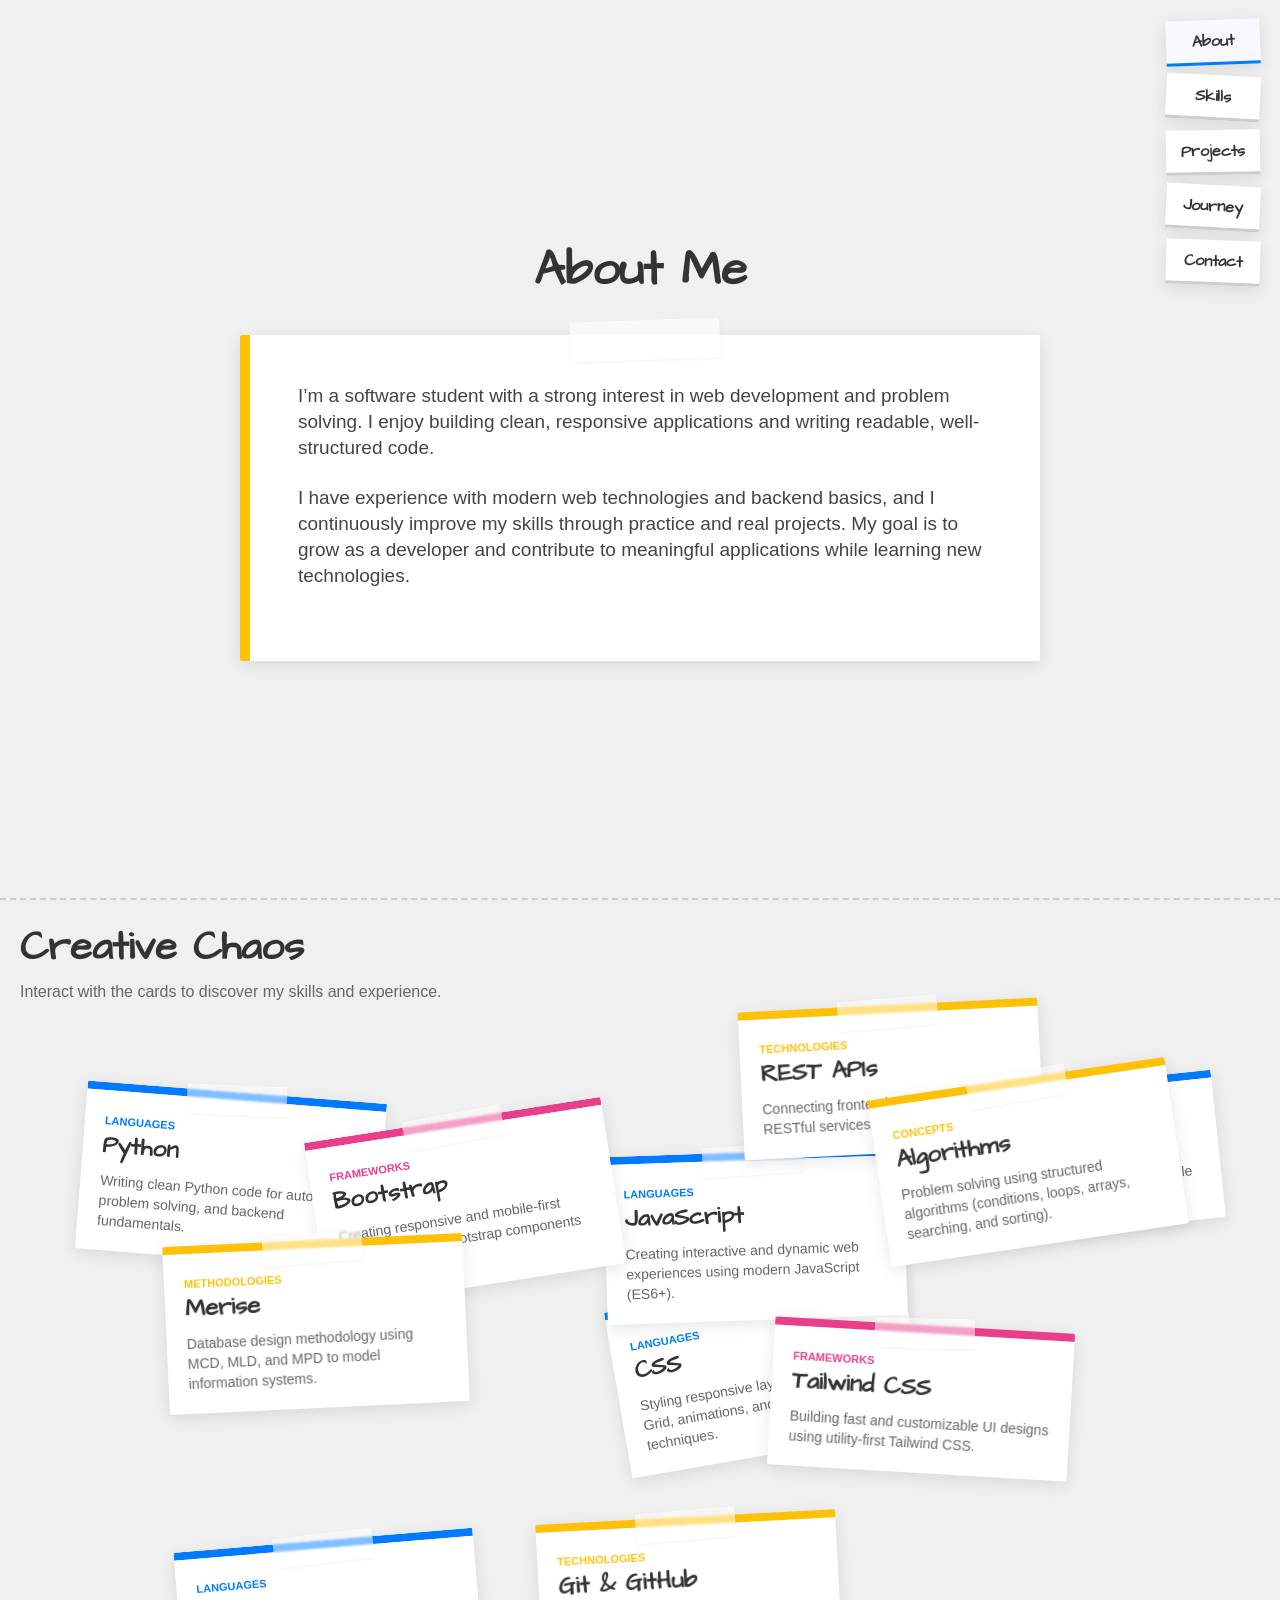
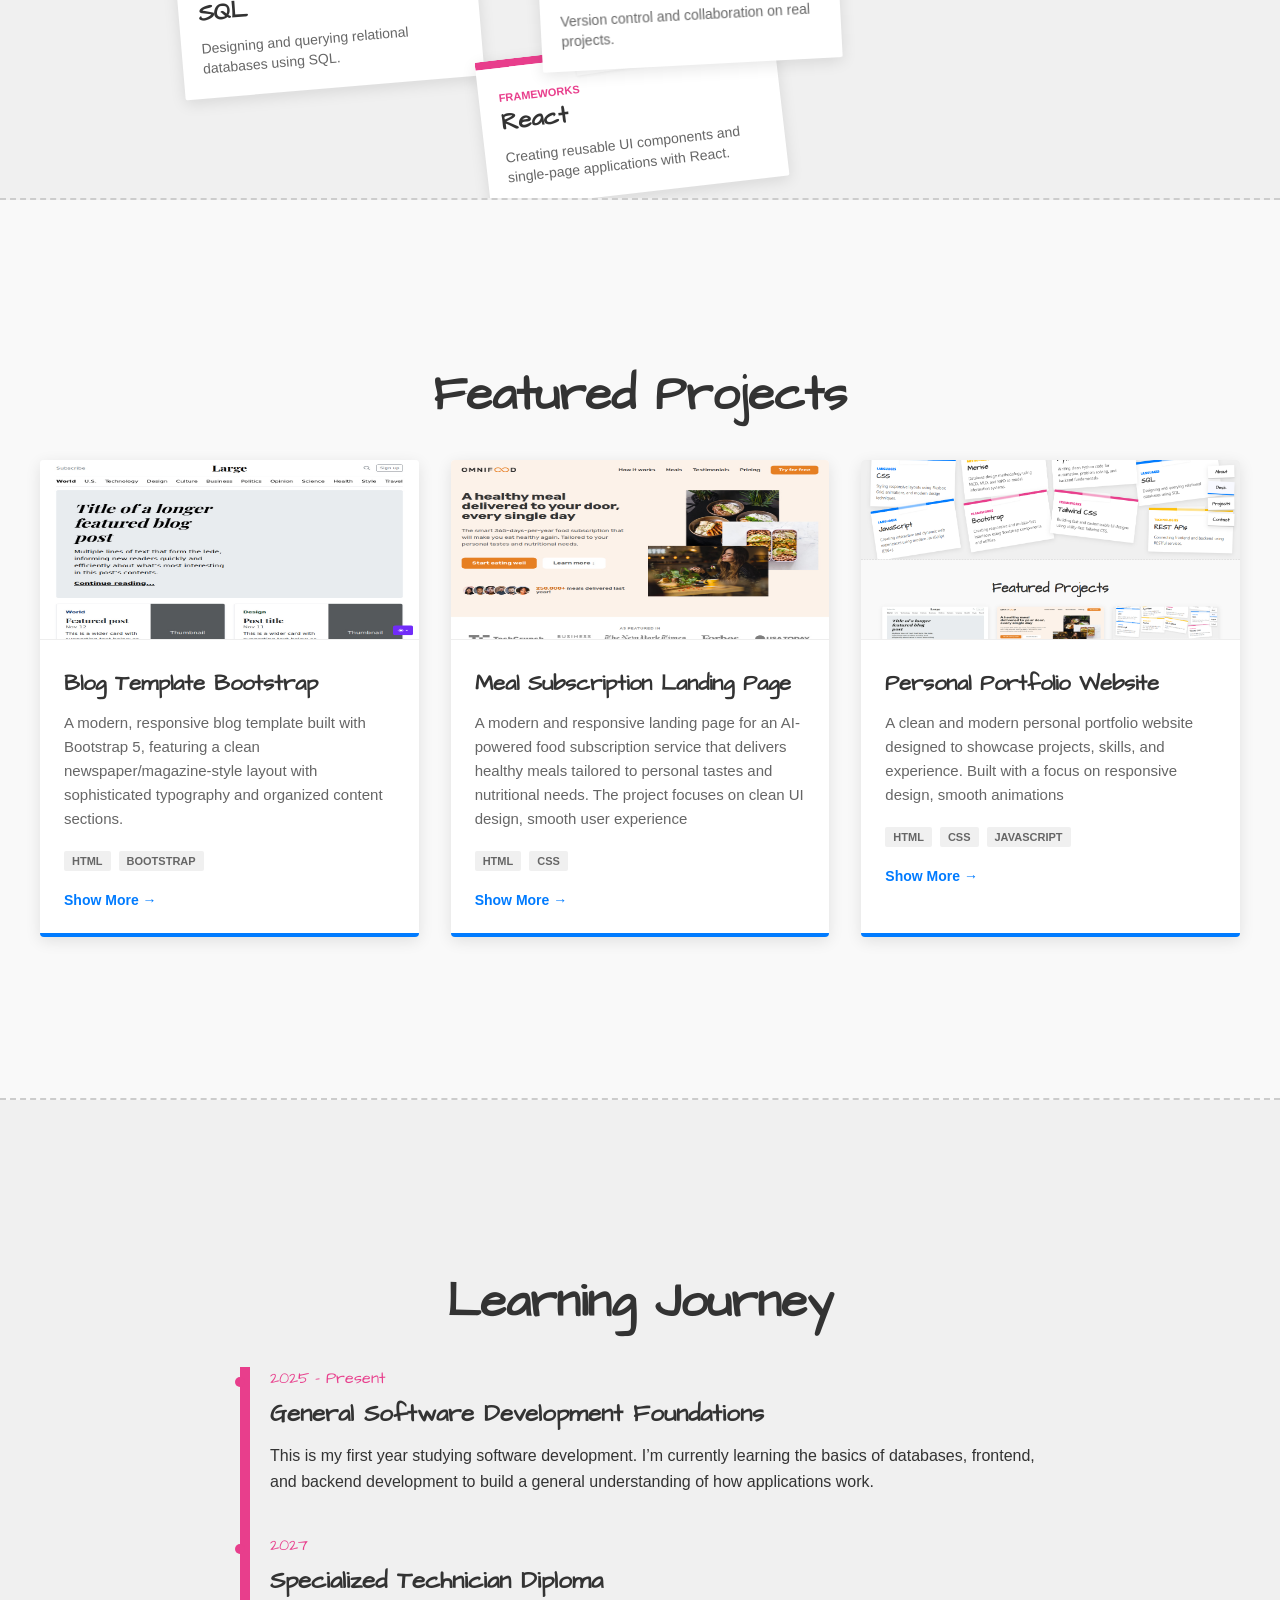
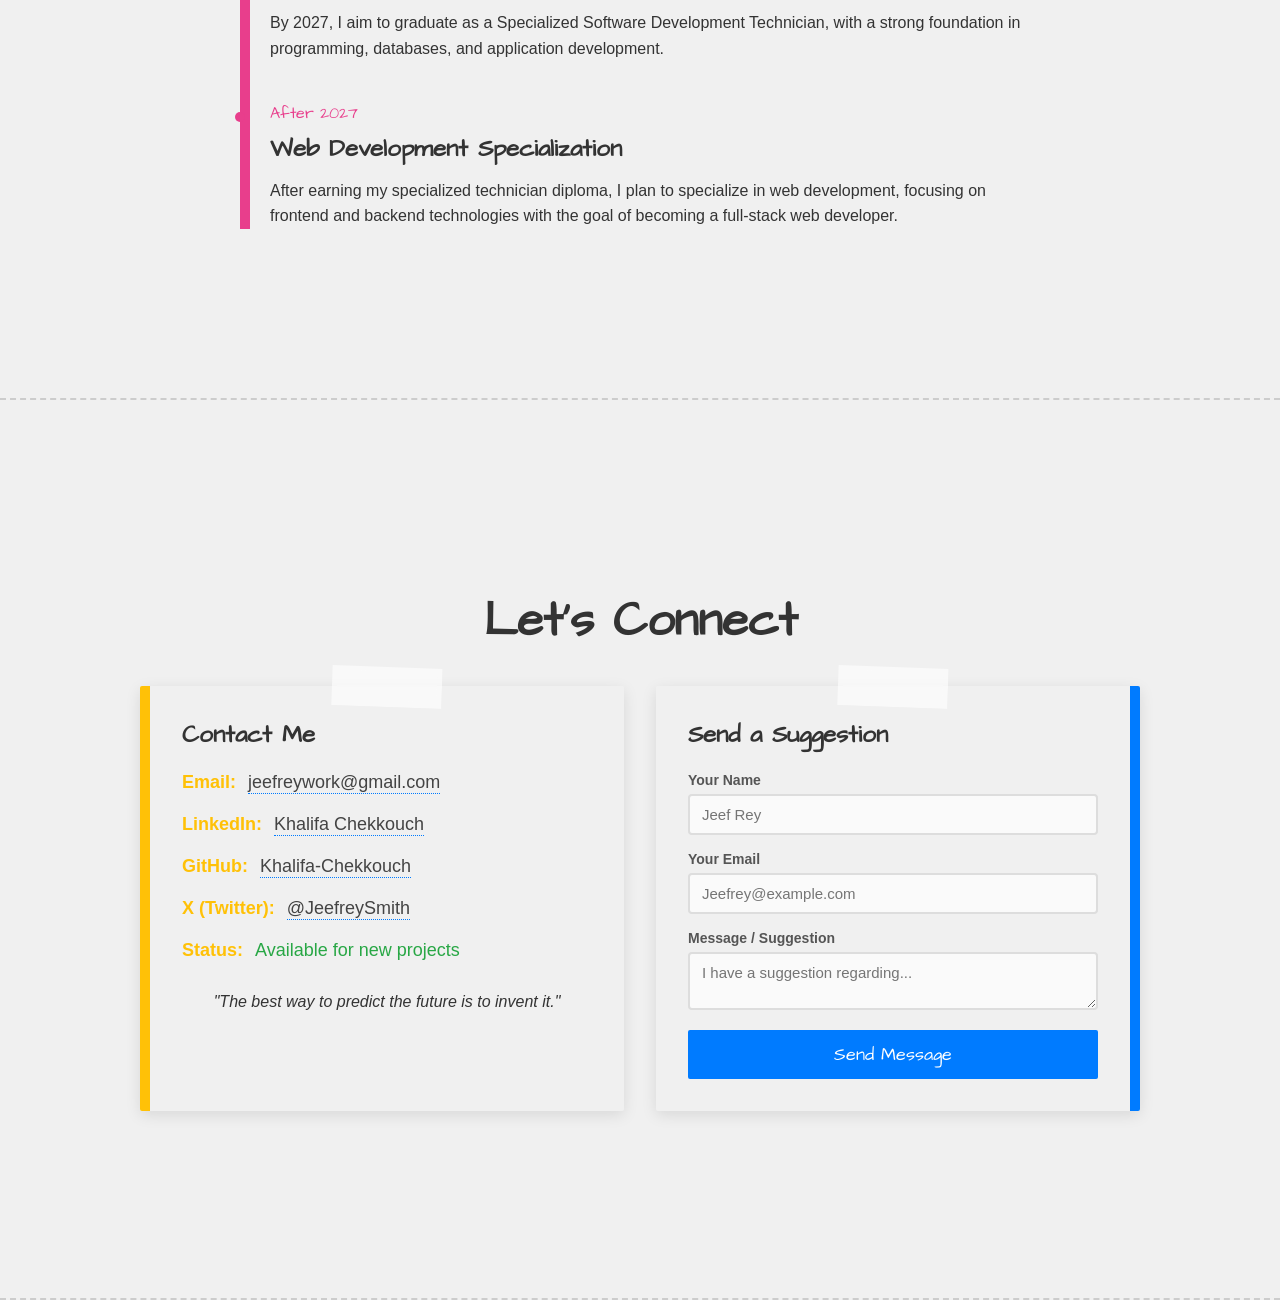
==== index.html @ f5982dca "Jeefrey After fix problem" ====
<!DOCTYPE html>
<html lang="en">
  <head>
    <meta charset="UTF-8" />
    <meta name="viewport" content="width=device-width, initial-scale=1.0" />
    <title>Creative Portfolio | Scattered Desk</title>
    <link
      href="https://fonts.googleapis.com/css2?family=Architects+Daughter&display=swap"
      rel="stylesheet"
    />
    <link rel="stylesheet" href="FreeCardsV3.css" />
  </head>
  <body>
    <div class="nav-cards">
      <a href="#section1" class="nav-card" style="transform: rotate(-2deg)">About</a>
      <a href="#section2" class="nav-card" style="transform: rotate(3deg)">Skills</a>
      <a href="#section3" class="nav-card" style="transform: rotate(-1deg)">Projects</a>
      <a href="#section4" class="nav-card" style="transform: rotate(3deg)">Journey</a>
      <a href="#section5" class="nav-card" style="transform: rotate(2deg)">Contact</a>
    </div>

    <!-- START OF SECTION 1: ABOUT -->
    <section id="section1" class="section section1">
      <h2 class="section-title big_title">About Me</h2>
      <div class="content-box">
        <p>I’m a software student with a strong interest in web development and
          problem solving. I enjoy building clean, responsive applications and
          writing readable, well-structured code.</p>
        <p>I have experience with modern web technologies and backend basics, and
          I continuously improve my skills through practice and real projects.
          My goal is to grow as a developer and contribute to meaningful
          applications while learning new technologies.</p>
      </div>
    </section>
    <!-- END OF SECTION 1: ABOUT -->

    <!-- START OF SECTION 2: NOTES -->
    <section id="section2" class="section section2">
      <div class="desk" id="desk">
        <div class="header">
          <h1 class="big_title">Creative Chaos</h1>
          <p>Interact with the cards to discover my skills and experience.</p>
        </div>
        <!-- START OF LANGUAGE NOTE -->
        <!-- CARD 1 -->
        <div class="card-note language">
          <span class="category">Languages</span>
          <h3 class="big_title">HTML</h3>
          <p>Building clean, semantic, and accessible page structures with modern
            HTML5.</p>
        </div>
        <!-- CARD 2 -->
        <div class="card-note language">
          <span class="category">Languages</span>
          <h3 class="big_title">CSS</h3>
          <p>Styling responsive layouts using Flexbox, Grid, animations, and
            modern design techniques.</p>
        </div>
        <!-- CARD 3 -->
        <div class="card-note language">
          <span class="category">Languages</span>
          <h3 class="big_title">Python</h3>
          <p>Writing clean Python code for automation, problem solving, and
            backend fundamentals.</p>
        </div>
        <!-- CARD 4 -->
        <div class="card-note language">
          <span class="category">Languages</span>
          <h3 class="big_title">SQL</h3>
          <p>Designing and querying relational databases using SQL.</p>
        </div>
        <!-- CARD 5 -->
        <div class="card-note language">
          <span class="category">Languages</span>
          <h3 class="big_title">JavaScript</h3>
          <p>Creating interactive and dynamic web experiences using modern
            JavaScript (ES6+).</p>
        </div>
        <!-- END OF LANGUAGE NOTE -->

        <!-- START OF FRAMEWORKS NOTE -->
        <!-- CARD 1 -->
        <div class="card-note framework">
          <span class="category">Frameworks</span>
          <h3 class="big_title">Bootstrap</h3>
          <p>Creating responsive and mobile-first interfaces using Bootstrap
            components and utilities.</p>
        </div>
        <!-- CARD 2 -->
        <div class="card-note framework">
          <span class="category">Frameworks</span>
          <h3 class="big_title">Tailwind CSS</h3>
          <p>Building fast and customizable UI designs using utility-first
            Tailwind CSS.</p>
        </div>
        <!-- CARD 3 -->
        <div class="card-note framework">
          <span class="category">Frameworks</span>
          <h3 class="big_title">React</h3>
          <p>Creating reusable UI components and single-page applications with
            React.</p>
        </div>
        <!-- END OF FRAMEWORKS NOTE -->

        <!-- START OF TECHNOLOGIES NOTE -->
        <!-- CARD 1 -->
        <div class="card-note technologie">
          <span class="category">Technologies</span>
          <h3 class="big_title">Git & GitHub</h3>
          <p>Version control and collaboration on real projects.</p>
        </div>
        <!-- CARD 2 -->
        <div class="card-note technologie">
          <span class="category">Technologies</span>
          <h3 class="big_title">REST APIs</h3>
          <p>Connecting frontend and backend using RESTful services.</p>
        </div>
        <!-- CARD 3 -->
        <div class="card-note technologie">
          <span class="category">CONCEPTS</span>
          <h3 class="big_title">Algorithms</h3>
          <p>Problem solving using structured algorithms (conditions, loops,
            arrays, searching, and sorting).</p>
        </div>
        <!-- CARD 4 -->
        <div class="card-note technologie">
          <span class="category">METHODOLOGIES</span>
          <h3 class="big_title">Merise</h3>
          <p>Database design methodology using MCD, MLD, and MPD to model
            information systems.</p>
        </div>
        <!-- END OF TECHNOLOGIES NOTE -->
      </div>
    </section>
    <!-- END OF SECTION 2: NOTES -->

    <!-- START OF SECTION 3: PROJECTS -->
    <section id="section3" class="section section-projects">
      <h2 class="section-title big_title">Featured Projects</h2>
      <div class="projects-grid">
        <div class="project-card">
          <div>
            <img class="project-image" src="getbootstrap-com-1024x768desktop-d7baf9.jpg" alt="" srcset=""/>
          </div>
          <div class="project-content">
            <h3 class="big_title">Blog Template Bootstrap</h3>
            <p>A modern, responsive blog template built with Bootstrap 5,
              featuring a clean newspaper/magazine-style layout with
              sophisticated typography and organized content sections.</p>
            <div class="project-tags">
              <span class="project-tag">HTML</span>
              <span class="project-tag">Bootstrap</span>
            </div>
            <a href="https://getbootstrap.com/docs/5.3/examples/blog/" target="_blank" class="btn-link">Show More →</a>
          </div>
        </div>
        <div class="project-card">
          <div>
            <img class="project-image" src="omnifood-dev-1024x768desktop-7e4aef.jpg" alt="" srcset=""/>
          </div>
          <div class="project-content">
            <h3 class="big_title">Meal Subscription Landing Page</h3>
            <p>A modern and responsive landing page for an AI-powered food
              subscription service that delivers healthy meals tailored to
              personal tastes and nutritional needs. The project focuses on
              clean UI design, smooth user experience</p>
            <div class="project-tags">
              <span class="project-tag">HTML</span>
              <span class="project-tag">CSS</span>
            </div>
            <a href="https://omnifood.dev/" target="_blank" class="btn-link">Show More →</a>
          </div>
        </div>
        <div class="project-card">
          <div>
            <img class="project-image" src="Screenshot 2026-01-06 171154.png" alt="" srcset=""/>
          </div>
          <div class="project-content">
            <h3 class="big_title">Personal Portfolio Website</h3>
            <p>A clean and modern personal portfolio website designed to showcase
              projects, skills, and experience. Built with a focus on responsive
              design, smooth animations</p>
            <div class="project-tags">
              <span class="project-tag">HTML</span>
              <span class="project-tag">CSS</span>
              <span class="project-tag">JavaScript</span>
            </div>
            <a href="#" target="_blank" class="btn-link">Show More →</a>
          </div>
        </div>
      </div>
    </section>
    <!-- END OF SECTION 3: PROJECTS -->

    <!-- START OF SECTION 4: Journey -->
    <section id="section4" class="section section4">
      <h2 class="section-title big_title">Learning Journey</h2>
      <div class="journey-timeline">
        <div class="content-box journey-box">
          <div class="journey-item">
            <div class="journey-date big_title">2025 – Present</div>
            <h3 class="big_title">General Software Development Foundations</h3>
            <p>
              This is my first year studying software development.
              I’m currently learning the basics of databases, frontend, 
              and backend development to build a general understanding of how applications work.
            </p>
          </div>
          <div class="journey-item">
            <div class="journey-date big_title">2027</div>
            <h3 class="big_title">Specialized Technician Diploma</h3>
            <p>
             By 2027, I aim to graduate as a Specialized Software Development Technician, with 
             a strong foundation in programming, databases, and application development.
            </p>
          </div>
          <div class="journey-item">
            <div class="journey-date big_title">After 2027</div>
            <h3 class="big_title">Web Development Specialization</h3>
            <p>
              After earning my specialized technician diploma, I plan to specialize in 
              web development, focusing on frontend and backend technologies with the goal of 
              becoming a full-stack web developer.
            </p>
          </div>
        </div>
      </div>
    </section>
    <!-- END OF SECTION 4: Journey -->

    <!-- START OF SECTION 5: CONTACT -->
    <section id="section5" class="section section5">
      <h2 class="section-title big_title">Let’s Connect</h2>
      <div class="contact-grid">
        <div class="content-box info-box">
          <h3 class="form-title">Contact Me</h3>
          <div class="contact-info">
            <div class="contact-item">
              <span>Email:</span>
              <a href="mailto:jeefreywork@gmail.com" class="contact-link"
                >jeefreywork@gmail.com</a
              >
            </div>
            <div class="contact-item">
              <span>LinkedIn:</span>
              <a
                href="https://www.linkedin.com/in/khalifa-chekkouch-18b72b327/"
                target="_blank"
                rel="noopener noreferrer"
                class="contact-link"
                >Khalifa Chekkouch</a
              >
            </div>
            <div class="contact-item">
              <span>GitHub:</span>
              <a
                href="https://github.com/Khalifachekkouc"
                target="_blank"
                rel="noopener noreferrer"
                class="contact-link"
                >Khalifa-Chekkouch</a
              >
            </div>
            <div class="contact-item">
              <span>X (Twitter):</span>
              <a
                href="https://x.com/JeefreySmith"
                target="_blank"
                rel="noopener noreferrer"
                class="contact-link"
                >@JeefreySmith</a
              >
            </div>
            <div class="contact-item">
              <span>Status:</span>
              <span style="color: #28a745; font-weight: normal"
                >Available for new projects</span>
            </div>
          </div>
          <p style="margin-top: 2rem; font-style: italic; text-align: center">
            "The best way to predict the future is to invent it."
          </p>
        </div>

        <div class="content-box form-box">
          <div class="contact-form">
            <h3 class="form-title">Send a Suggestion</h3>
            <form id="suggestionForm">
              <div class="form-group">
                <label class="form-label" for="name">Your Name</label>
                <input
                  type="text"
                  id="name"
                  class="form-input"
                  placeholder="Jeef Rey"
                  required
                />
              </div>
              <div class="form-group">
                <label class="form-label" for="email">Your Email</label>
                <input
                  type="email"
                  id="email"
                  class="form-input"
                  placeholder="Jeefrey@example.com"
                  required
                />
              </div>
              <div class="form-group">
                <label class="form-label" for="message"
                  >Message / Suggestion</label
                >
                <textarea
                  id="message"
                  class="form-textarea"
                  placeholder="I have a suggestion regarding..."
                  required
                ></textarea>
              </div>
              <button type="submit" class="submit-btn">Send Message</button>
            </form>
          </div>
        </div>
      </div>
    </section>
    <!-- END OF SECTION 5: CONTACT -->
    <script src="FreeCardsV3.js"></script>
  </body>
</html>
---- FreeCardsV3.css ----
* {
  box-sizing: border-box;
  margin: 0;
  padding: 0;
}
html {
  scroll-behavior: smooth;
}
body {
  background-color: #f0f0f0;
  font-family: "Segoe UI", Helvetica, Arial, sans-serif;
  /* overflow-x: hidden; */
  color: #333;
  scroll-behavior: smooth;
}
/* Navigation Cards */
.nav-cards {
  position: fixed;
  top: 20px;
  right: 20px;
  z-index: 2000;
  display: flex;
  flex-direction: column;
  gap: 10px;
}
.nav-card {
  background: white;
  padding: 10px 15px;
  box-shadow: 0 4px 15px rgba(0, 0, 0, 0.1);
  text-decoration: none;
  color: #333;
  font-family: "Architects Daughter", cursive;
  font-weight: bold;
  transition: transform 0.2s, box-shadow 0.2s;
  border-bottom: 3px solid #ccc;
  text-align: center;
  cursor: pointer;
}
.nav-card:hover {
  transform: scale(1.1) rotate(0deg);
  box-shadow: 0 10px 25px rgba(0, 0, 0, 0.15);
  z-index: 2001;
}
.nav-card.active {
  border-bottom-color: #007bff;
  background: #f8f9ff;
}

/* SECTIONS */
.section {
  min-height: 100vh;
  padding: 64px 32px;
  display: flex;
  flex-direction: column;
  align-items: center;
  justify-content: center;
  border-bottom: 2px dashed #ccc;
}
.big_title {
  font-family: "Architects Daughter";
}
.section-title {
  font-size: 48px;
  margin-bottom: 32px;
  color: #333;
  text-align: center;
}

/* SECTION 1: ABOUT */
.section1 .content-box {
  background: #ffffff;
  padding: 48px;
  max-width: 800px;
  box-shadow: 0 4px 15px rgba(0, 0, 0, 0.1);
  border-radius: 2px;
  border-left: 10px solid #ffc107;
  position: relative;
}
.section1 .content-box::before {
  content: "";
  position: absolute;
  top: -15px;
  left: 50%;
  transform: translateX(-50%) rotate(-2deg);
  width: 150px;
  height: 40px;
  background: rgba(255, 255, 255, 0.6);
  backdrop-filter: blur(1px);
  box-shadow: 0 1px 3px rgba(0, 0, 0, 0.05);
}
.section1 p {
  font-size: 19px;
  line-height: 26px;
  color: #444;
  margin-bottom: 24px;
}

/* SECTION 2: NOTES */
.section2 {
  height: 100vh;
  overflow: hidden;
  padding: 0;
  border-bottom: 2px dashed #ccc;
  position: relative;
}

.header {
  position: absolute;
  top: 20px;
  left: 20px;
  z-index: 1000;
  pointer-events: none;
}
.header h1 {
  font-size: 40px;
  margin-bottom: 8px;
  color: #333;
}
.header p {
  color: #666;
  font-size: 16px;
}
.desk {
  /* position: relative; */
  width: 100%;
  height: 100%;
}

/* Mobile layout for cards */
@media (max-width: 767px) {
  .section2 {
    height: auto;
    min-height: 100vh;
    overflow: visible;
  }
  .desk {
    display: flex;
    flex-direction: column;
    align-items: center;
    gap: 20px;
    padding: 100px 20px 20px 20px;
  }
  .card-note {
    position: static !important;
    width: 90%;
    max-width: 400px;
    margin: 0;
    transform: none !important;
    cursor: grab;
  }
  .card-note:active {
    cursor: grabbing;
  }
  .header {
    position: relative;
    top: auto;
    left: auto;
    text-align: center;
    margin-bottom: 20px;
  }
}
.card-note {
  position: absolute;
  width: 300px;
  padding: 20px;
  background: #ffffff;
  box-shadow: 0 4px 15px rgba(0, 0, 0, 0.1);
  border-top: 8px solid #ccc;
  border-radius: 2px;
  cursor: grab;
}
.card-note:active {
  cursor: grabbing;
}

.category {
  font-size: 11px;
  font-weight: bold;
  text-transform: uppercase;
  margin-bottom: 8px;
  /* display: block; */
}
.card-note h3 {
  font-size: 24px;
  margin-bottom: 8px;
  color: #333;
}
.card-note p {
  font-size: 14px;
  color: #666;
  line-height: 20px;
}
.card-note::before {
  content: "";
  position: absolute;
  top: -15px;
  left: 50%;
  transform: translateX(-50%) rotate(-2deg);
  width: 100px;
  height: 30px;
  background: rgba(255, 255, 255, 0.5);
  backdrop-filter: blur(1px);
  box-shadow: 0 1px 3px rgba(0, 0, 0, 0.05);
}

.card-note.language {
  border-top-color: #007bff;
}
.card-note.technologie {
  border-top-color: #ffc107;
}
.card-note.framework {
  border-top-color: #e83e8c;
}
.card-note.language .category {
  color: #007bff;
}
.card-note.technologie .category {
  color: #ffc107;
}
.card-note.framework .category {
  color: #e83e8c;
}

/* SECTION 3: PROJECTS */
.section-projects {
  background-color: #f9f9f9;
}
.projects-grid {
  display: grid;
  grid-template-columns: repeat(auto-fit, minmax(300px, 1fr));
  gap: 32px;
  max-width: 1200px;
  width: 100%;
}
.project-card {
  background: white;
  box-shadow: 0 4px 15px rgba(0, 0, 0, 0.1);
  border-radius: 4px;
  overflow: hidden;
  transition: transform 0.3s, box-shadow 0.3s;
  border-bottom: 4px solid #007bff;
  /* position: relative; */
}
.project-card:hover {
  transform: translateY(-8px);
  box-shadow: 0 12px 30px rgba(0, 0, 0, 0.15);
}
.project-image {
  width: 100%;
  height: 180px;
  background-color: #eee;
  background-size: cover;
  background-position: center;
  border-bottom: 1px solid #eee;
}
.project-content {
  padding: 24px;
}
.project-card h3 {
  font-family: "Architects Daughter";
  font-size: 22px;
  margin-bottom: 12px;
  color: #333;
}
.project-card p {
  font-size: 15px;
  color: #666;
  line-height: 1.6;
  margin-bottom: 20px;
}
.project-tags {
  display: flex;
  flex-wrap: wrap;
  gap: 8px;
  margin-bottom: 20px;
}
.project-tag {
  font-size: 11px;
  font-weight: bold;
  text-transform: uppercase;
  padding: 4px 8px;
  background: #f0f0f0;
  color: #666;
  border-radius: 2px;
}
.btn-link {
  color: #007bff;
  text-decoration: none;
  font-weight: bold;
  font-size: 14px;
  /* display: inline-flex; */
  align-items: center;
  gap: 4px;
  transition: color 0.2s;
}
.btn-link:hover {
  color: #0056b3;
}
/* SECTION 4: CONTACT */
.section4 {
  background-color: #f0f0f0;
}
.journey-timeline {
  max-width: 800px;
  width: 100%;
}
.journey-box {
  border-left: 10px solid #e83e8c !important;
}
.journey-item {
  margin-bottom: 40px;
  position: relative;
  padding-left: 20px;
}
.journey-item:last-child {
  margin-bottom: 0;
}
.journey-date {
  font-size: 16px;
  color: #e83e8c;
  margin-bottom: 8px;
}
.journey-item h3 {
  font-size: 24px;
  margin-bottom: 12px;
}
.journey-item p {
  font-size: 16px;
  line-height: 1.6;
}
.journey-item:after {
  content: "";
  position: absolute;
  left: -15px;
  top: 10px;
  width: 10px;
  height: 10px;
  background: #e83e8c;
  border-radius: 50%;
}
/* SECTION 5: CONTACT */
.section5 .contact-grid {
  display: grid;
  grid-template-columns: repeat(auto-fit, minmax(300px, 1fr));
  gap: 32px;
  max-width: 1000px;
  width: 100%;
}

.section5 .content-box {
  padding: 32px;
  width: 100%;
  box-shadow: 0 4px 15px rgba(0, 0, 0, 0.1);
  border-radius: 2px;
  position: relative;
  transition: background-color 0.3s ease;
}

.section5 .info-box {
  border-left: 10px solid #ffc107;
}

.section5 .form-box {
  border-right: 10px solid #007bff;
}

.section5 .content-box::before {
  content: "";
  position: absolute;
  top: -15px;
  left: 50%;
  transform: translateX(-50%) rotate(2deg);
  width: 100px;
  height: 30px;
  background: rgba(255, 255, 255, 0.6);
  backdrop-filter: blur(1px);
  box-shadow: 0 1px 3px rgba(0, 0, 0, 0.05);
}
.contact-info {
  display: flex;
  flex-direction: column;
  gap: 20px;
}

.contact-item {
  font-size: 18px;
  color: #444;
  display: flex;
  align-items: center;
  gap: 12px;
}

.contact-item span {
  font-weight: bold;
  color: #ffc107;
}

.contact-link {
  color: #444;
  text-decoration: none;
  border-bottom: 1px dotted #007bff;
  transition: color 0.2s;
}
.contact-link:hover {
  color: #007bff;
  border-bottom: 1px solid #007bff;
}

.contact-form {
  width: 100%;
}

.form-title {
  font-family: "Architects Daughter", cursive;
  font-size: 24px;
  margin-bottom: 20px;
  color: #333;
}

.form-group {
  margin-bottom: 16px;
}

.form-label {
  display: block;
  margin-bottom: 6px;
  font-size: 14px;
  font-weight: bold;
  color: #555;
}

.form-input,
.form-textarea {
  width: 100%;
  padding: 10px 12px;
  border: 2px solid #ddd;
  border-radius: 4px;
  font-family: inherit;
  font-size: 15px;
  background: #fafafa;
}

.submit-btn {
  background-color: #007bff;
  color: white;
  border: none;
  padding: 12px 24px;
  font-family: "Architects Daughter", cursive;
  font-size: 18px;
  cursor: pointer;
  border-radius: 2px;
  transition: transform 0.1s, background-color 0.2s;
  width: 100%;
}

.submit-btn:hover {
  background-color: #0056b3;
  transform: scale(1.02);
}
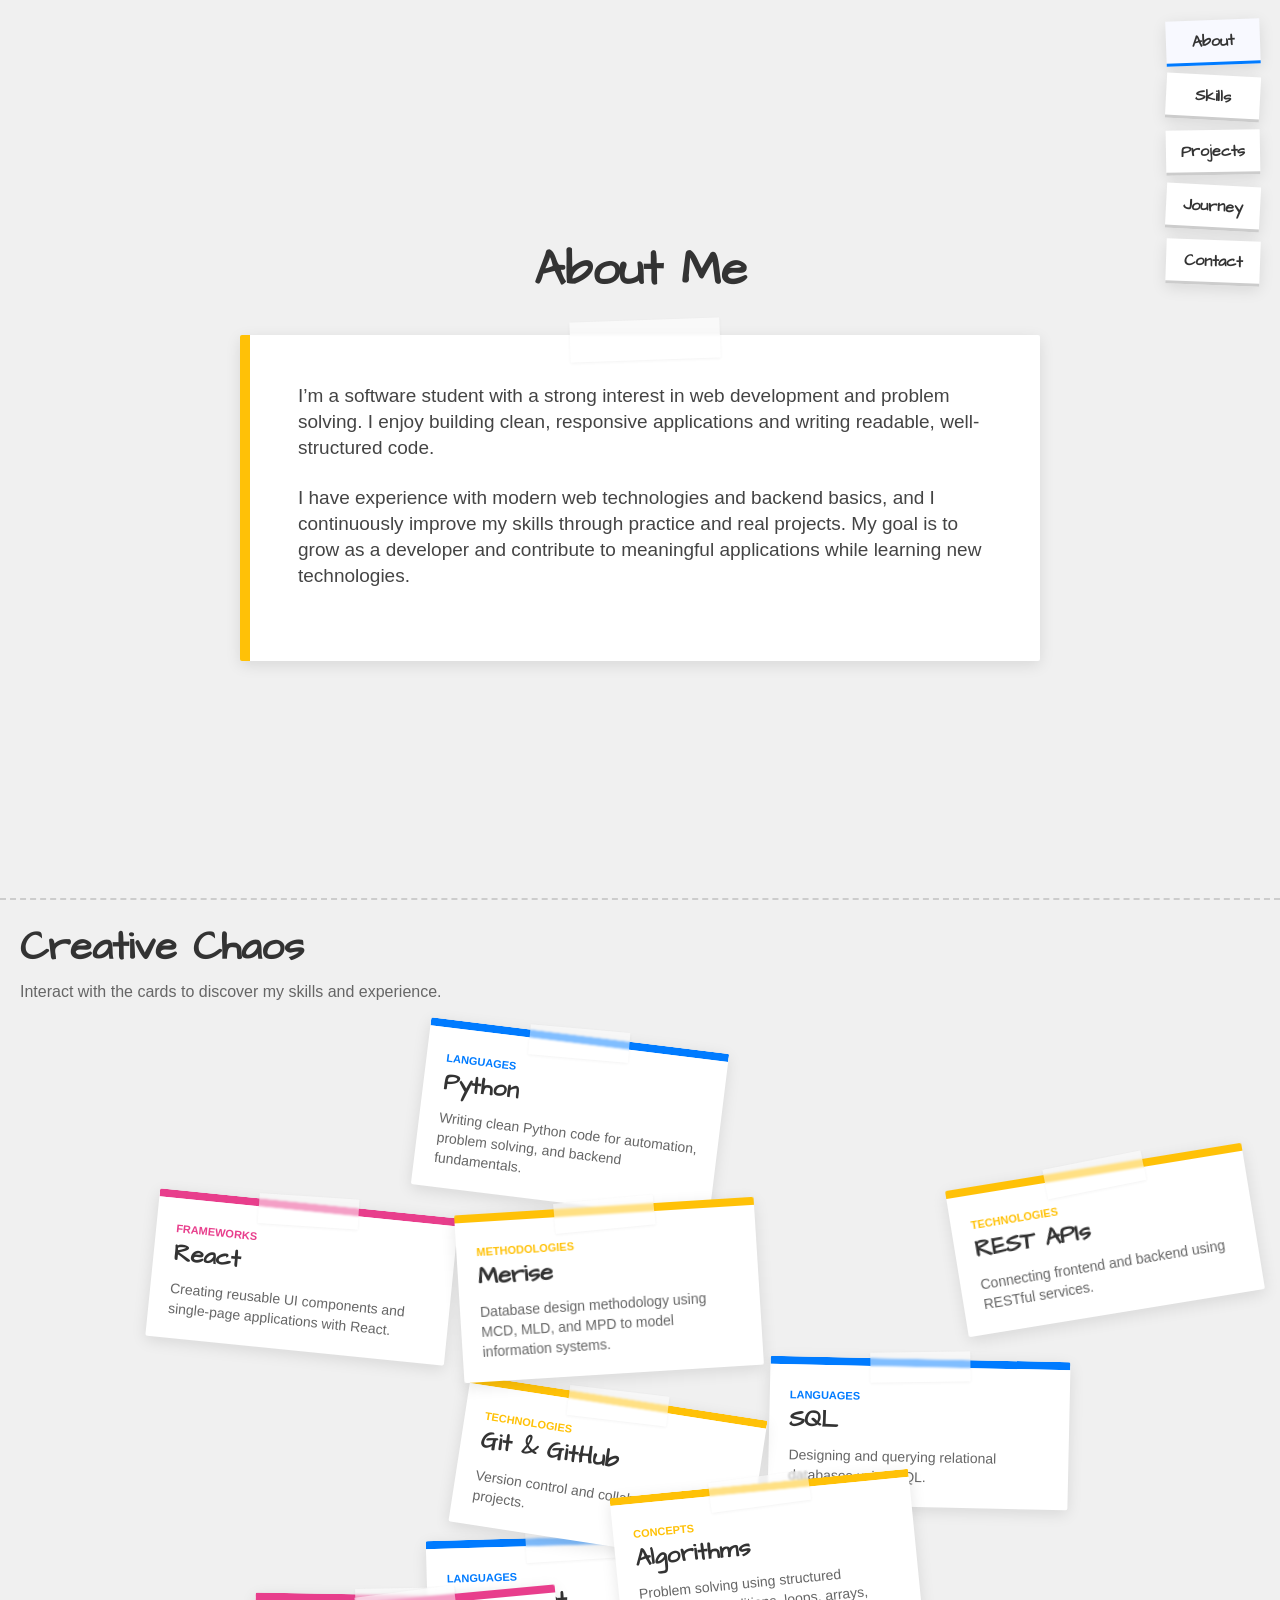
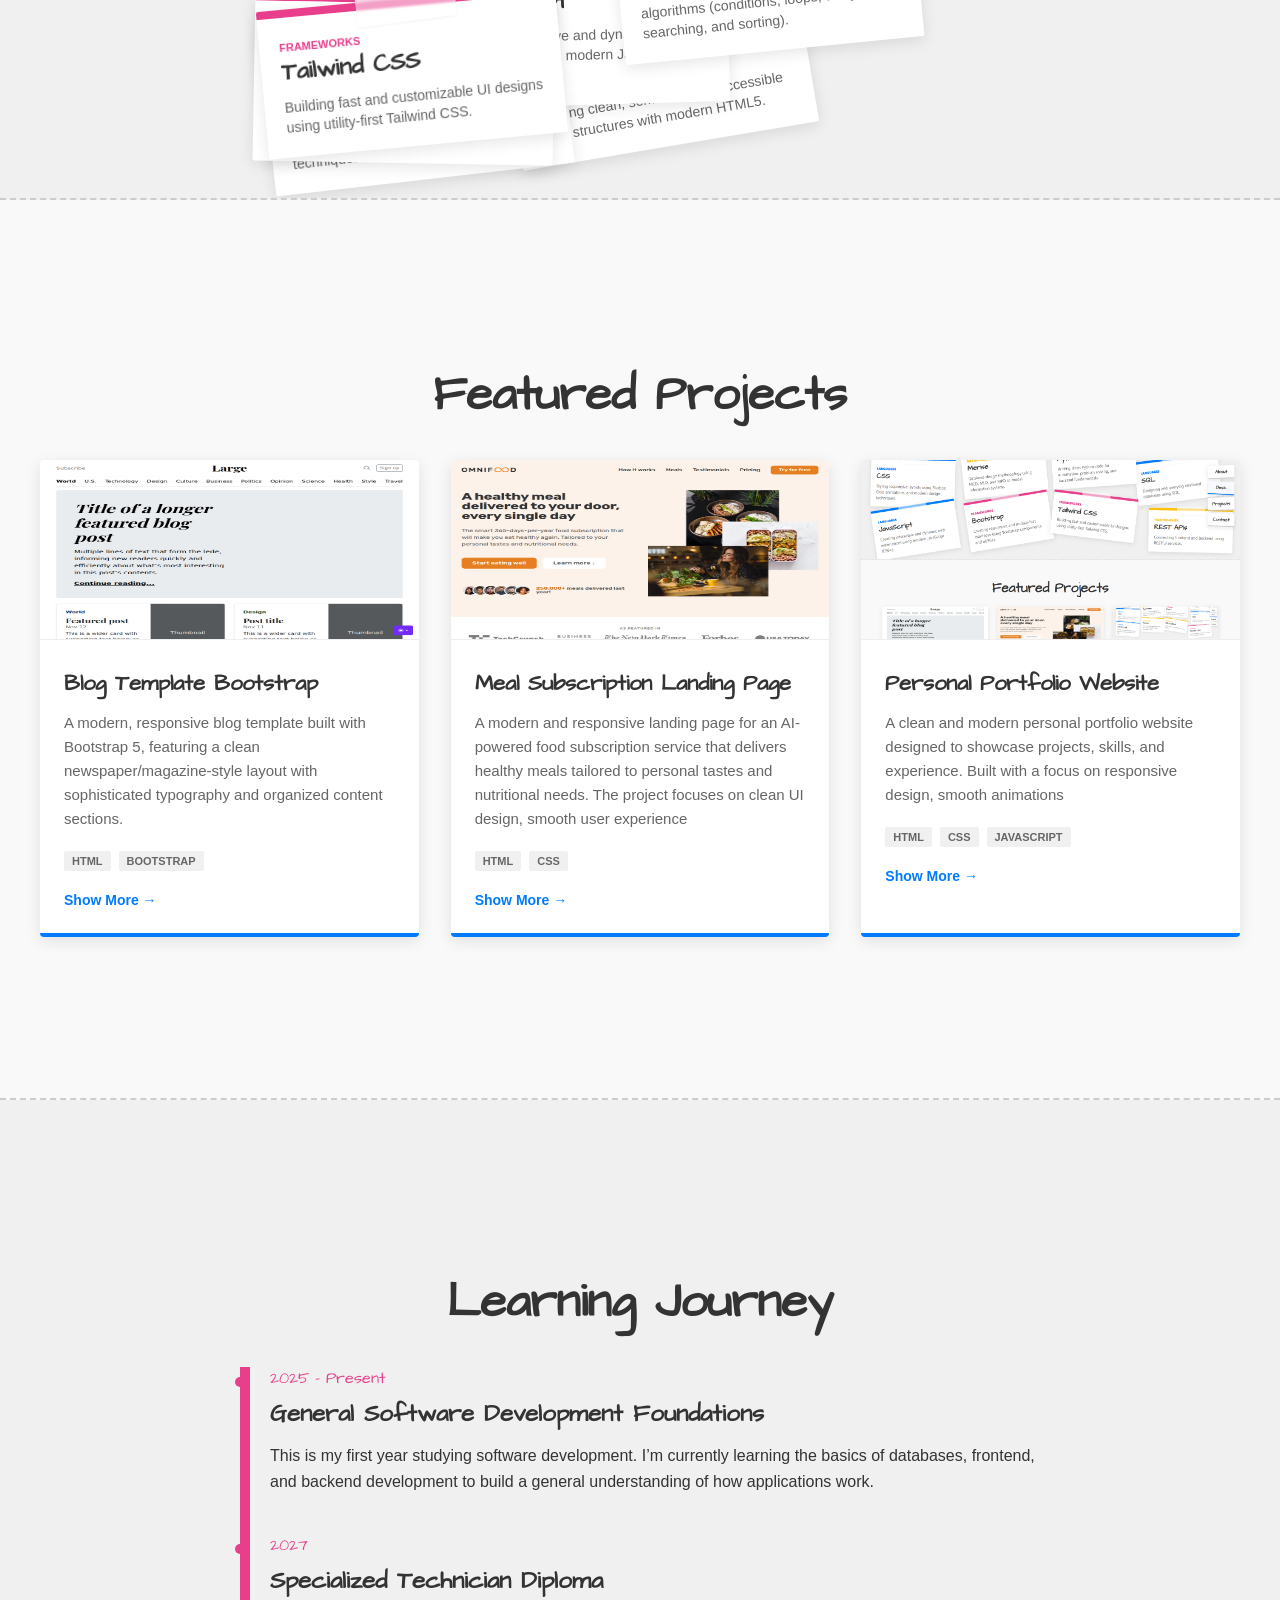
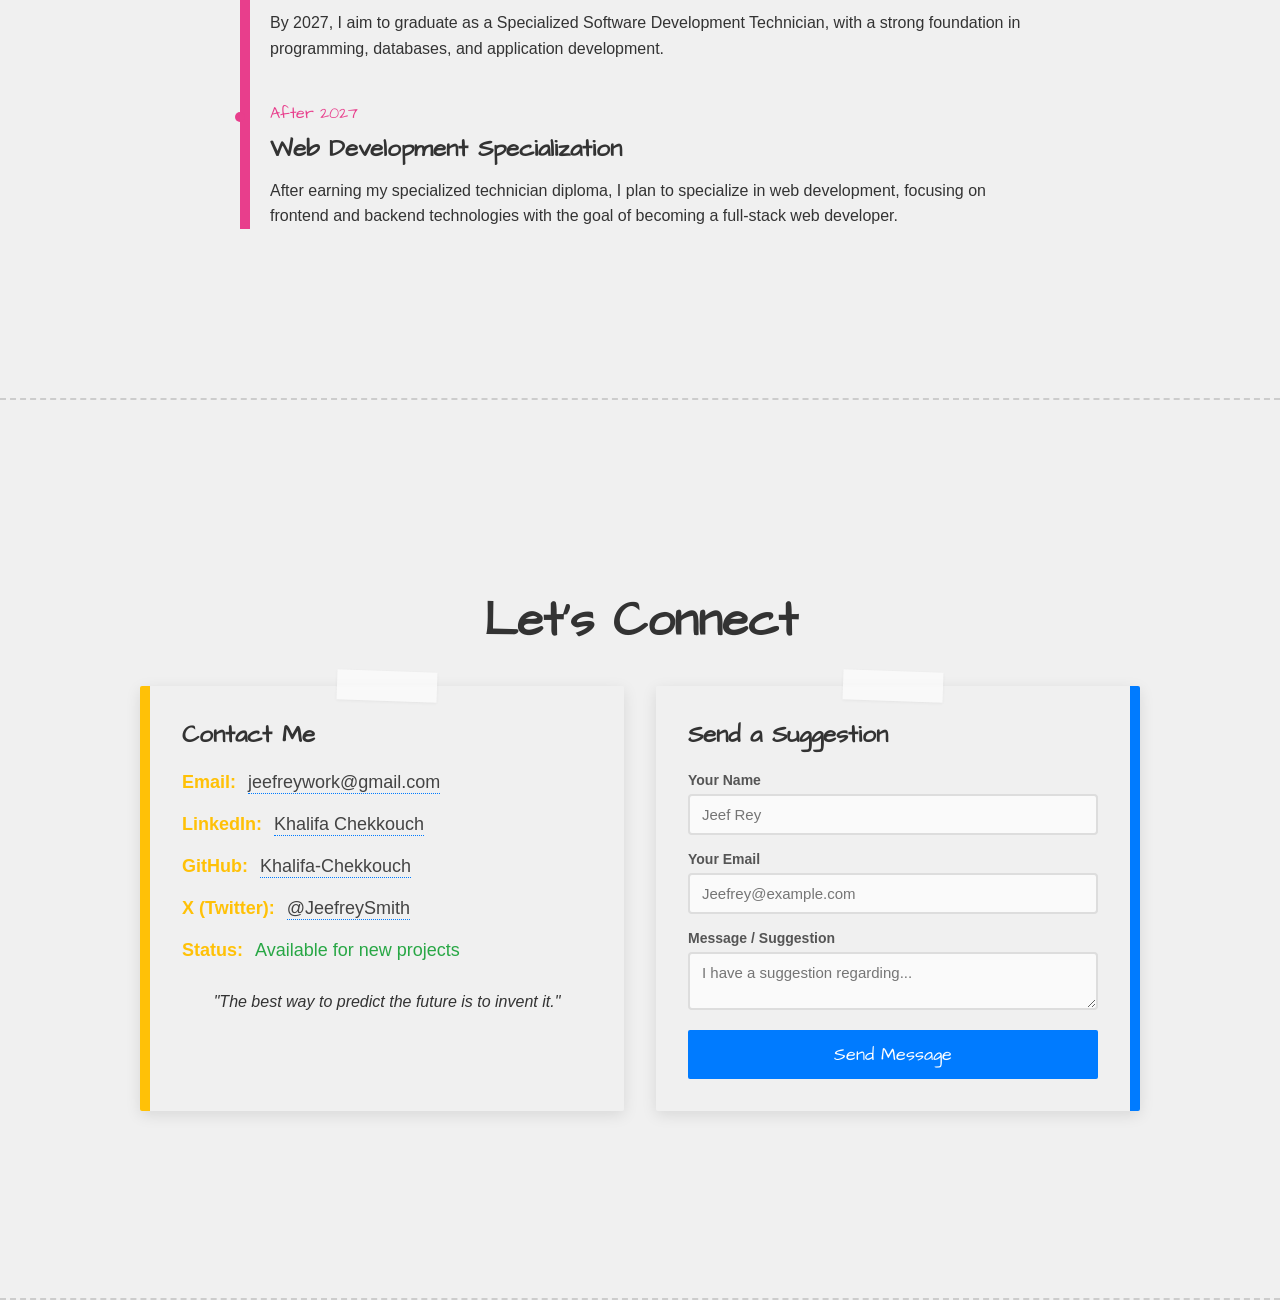
==== commit e40fbe87: "Jeefrey Fix Contact storage" ====
--- a/index.html
+++ b/index.html
@@ -12,24 +12,38 @@
   </head>
   <body>
     <div class="nav-cards">
-      <a href="#section1" class="nav-card" style="transform: rotate(-2deg)">About</a>
-      <a href="#section2" class="nav-card" style="transform: rotate(3deg)">Skills</a>
-      <a href="#section3" class="nav-card" style="transform: rotate(-1deg)">Projects</a>
-      <a href="#section4" class="nav-card" style="transform: rotate(3deg)">Journey</a>
-      <a href="#section5" class="nav-card" style="transform: rotate(2deg)">Contact</a>
+      <a href="#section1" class="nav-card" style="transform: rotate(-2deg)"
+        >About</a
+      >
+      <a href="#section2" class="nav-card" style="transform: rotate(3deg)"
+        >Skills</a
+      >
+      <a href="#section3" class="nav-card" style="transform: rotate(-1deg)"
+        >Projects</a
+      >
+      <a href="#section4" class="nav-card" style="transform: rotate(3deg)"
+        >Journey</a
+      >
+      <a href="#section5" class="nav-card" style="transform: rotate(2deg)"
+        >Contact</a
+      >
     </div>
 
     <!-- START OF SECTION 1: ABOUT -->
     <section id="section1" class="section section1">
       <h2 class="section-title big_title">About Me</h2>
       <div class="content-box">
-        <p>I’m a software student with a strong interest in web development and
+        <p>
+          I’m a software student with a strong interest in web development and
           problem solving. I enjoy building clean, responsive applications and
-          writing readable, well-structured code.</p>
-        <p>I have experience with modern web technologies and backend basics, and
+          writing readable, well-structured code.
+        </p>
+        <p>
+          I have experience with modern web technologies and backend basics, and
           I continuously improve my skills through practice and real projects.
           My goal is to grow as a developer and contribute to meaningful
-          applications while learning new technologies.</p>
+          applications while learning new technologies.
+        </p>
       </div>
     </section>
     <!-- END OF SECTION 1: ABOUT -->
@@ -46,22 +60,28 @@
         <div class="card-note language">
           <span class="category">Languages</span>
           <h3 class="big_title">HTML</h3>
-          <p>Building clean, semantic, and accessible page structures with modern
-            HTML5.</p>
+          <p>
+            Building clean, semantic, and accessible page structures with modern
+            HTML5.
+          </p>
         </div>
         <!-- CARD 2 -->
         <div class="card-note language">
           <span class="category">Languages</span>
           <h3 class="big_title">CSS</h3>
-          <p>Styling responsive layouts using Flexbox, Grid, animations, and
-            modern design techniques.</p>
+          <p>
+            Styling responsive layouts using Flexbox, Grid, animations, and
+            modern design techniques.
+          </p>
         </div>
         <!-- CARD 3 -->
         <div class="card-note language">
           <span class="category">Languages</span>
           <h3 class="big_title">Python</h3>
-          <p>Writing clean Python code for automation, problem solving, and
-            backend fundamentals.</p>
+          <p>
+            Writing clean Python code for automation, problem solving, and
+            backend fundamentals.
+          </p>
         </div>
         <!-- CARD 4 -->
         <div class="card-note language">
@@ -73,8 +93,10 @@
         <div class="card-note language">
           <span class="category">Languages</span>
           <h3 class="big_title">JavaScript</h3>
-          <p>Creating interactive and dynamic web experiences using modern
-            JavaScript (ES6+).</p>
+          <p>
+            Creating interactive and dynamic web experiences using modern
+            JavaScript (ES6+).
+          </p>
         </div>
         <!-- END OF LANGUAGE NOTE -->
 
@@ -83,22 +105,28 @@
         <div class="card-note framework">
           <span class="category">Frameworks</span>
           <h3 class="big_title">Bootstrap</h3>
-          <p>Creating responsive and mobile-first interfaces using Bootstrap
-            components and utilities.</p>
+          <p>
+            Creating responsive and mobile-first interfaces using Bootstrap
+            components and utilities.
+          </p>
         </div>
         <!-- CARD 2 -->
         <div class="card-note framework">
           <span class="category">Frameworks</span>
           <h3 class="big_title">Tailwind CSS</h3>
-          <p>Building fast and customizable UI designs using utility-first
-            Tailwind CSS.</p>
+          <p>
+            Building fast and customizable UI designs using utility-first
+            Tailwind CSS.
+          </p>
         </div>
         <!-- CARD 3 -->
         <div class="card-note framework">
           <span class="category">Frameworks</span>
           <h3 class="big_title">React</h3>
-          <p>Creating reusable UI components and single-page applications with
-            React.</p>
+          <p>
+            Creating reusable UI components and single-page applications with
+            React.
+          </p>
         </div>
         <!-- END OF FRAMEWORKS NOTE -->
 
@@ -119,15 +147,19 @@
         <div class="card-note technologie">
           <span class="category">CONCEPTS</span>
           <h3 class="big_title">Algorithms</h3>
-          <p>Problem solving using structured algorithms (conditions, loops,
-            arrays, searching, and sorting).</p>
+          <p>
+            Problem solving using structured algorithms (conditions, loops,
+            arrays, searching, and sorting).
+          </p>
         </div>
         <!-- CARD 4 -->
         <div class="card-note technologie">
           <span class="category">METHODOLOGIES</span>
           <h3 class="big_title">Merise</h3>
-          <p>Database design methodology using MCD, MLD, and MPD to model
-            information systems.</p>
+          <p>
+            Database design methodology using MCD, MLD, and MPD to model
+            information systems.
+          </p>
         </div>
         <!-- END OF TECHNOLOGIES NOTE -->
       </div>
@@ -140,46 +172,74 @@
       <div class="projects-grid">
         <div class="project-card">
           <div>
-            <img class="project-image" src="getbootstrap-com-1024x768desktop-d7baf9.jpg" alt="" srcset=""/>
+            <img
+              class="project-image"
+              src="getbootstrap-com-1024x768desktop-d7baf9.jpg"
+              alt=""
+              srcset=""
+            />
           </div>
           <div class="project-content">
             <h3 class="big_title">Blog Template Bootstrap</h3>
-            <p>A modern, responsive blog template built with Bootstrap 5,
+            <p>
+              A modern, responsive blog template built with Bootstrap 5,
               featuring a clean newspaper/magazine-style layout with
-              sophisticated typography and organized content sections.</p>
+              sophisticated typography and organized content sections.
+            </p>
             <div class="project-tags">
               <span class="project-tag">HTML</span>
               <span class="project-tag">Bootstrap</span>
             </div>
-            <a href="https://getbootstrap.com/docs/5.3/examples/blog/" target="_blank" class="btn-link">Show More →</a>
+            <a
+              href="https://getbootstrap.com/docs/5.3/examples/blog/"
+              target="_blank"
+              class="btn-link"
+              >Show More →</a
+            >
           </div>
         </div>
         <div class="project-card">
           <div>
-            <img class="project-image" src="omnifood-dev-1024x768desktop-7e4aef.jpg" alt="" srcset=""/>
+            <img
+              class="project-image"
+              src="omnifood-dev-1024x768desktop-7e4aef.jpg"
+              alt=""
+              srcset=""
+            />
           </div>
           <div class="project-content">
             <h3 class="big_title">Meal Subscription Landing Page</h3>
-            <p>A modern and responsive landing page for an AI-powered food
+            <p>
+              A modern and responsive landing page for an AI-powered food
               subscription service that delivers healthy meals tailored to
               personal tastes and nutritional needs. The project focuses on
-              clean UI design, smooth user experience</p>
+              clean UI design, smooth user experience
+            </p>
             <div class="project-tags">
               <span class="project-tag">HTML</span>
               <span class="project-tag">CSS</span>
             </div>
-            <a href="https://omnifood.dev/" target="_blank" class="btn-link">Show More →</a>
+            <a href="https://omnifood.dev/" target="_blank" class="btn-link"
+              >Show More →</a
+            >
           </div>
         </div>
         <div class="project-card">
           <div>
-            <img class="project-image" src="Screenshot 2026-01-06 171154.png" alt="" srcset=""/>
+            <img
+              class="project-image"
+              src="Screenshot 2026-01-06 171154.png"
+              alt=""
+              srcset=""
+            />
           </div>
           <div class="project-content">
             <h3 class="big_title">Personal Portfolio Website</h3>
-            <p>A clean and modern personal portfolio website designed to showcase
+            <p>
+              A clean and modern personal portfolio website designed to showcase
               projects, skills, and experience. Built with a focus on responsive
-              design, smooth animations</p>
+              design, smooth animations
+            </p>
             <div class="project-tags">
               <span class="project-tag">HTML</span>
               <span class="project-tag">CSS</span>
@@ -201,26 +261,28 @@
             <div class="journey-date big_title">2025 – Present</div>
             <h3 class="big_title">General Software Development Foundations</h3>
             <p>
-              This is my first year studying software development.
-              I’m currently learning the basics of databases, frontend, 
-              and backend development to build a general understanding of how applications work.
+              This is my first year studying software development. I’m currently
+              learning the basics of databases, frontend, and backend
+              development to build a general understanding of how applications
+              work.
             </p>
           </div>
           <div class="journey-item">
             <div class="journey-date big_title">2027</div>
             <h3 class="big_title">Specialized Technician Diploma</h3>
             <p>
-             By 2027, I aim to graduate as a Specialized Software Development Technician, with 
-             a strong foundation in programming, databases, and application development.
+              By 2027, I aim to graduate as a Specialized Software Development
+              Technician, with a strong foundation in programming, databases,
+              and application development.
             </p>
           </div>
           <div class="journey-item">
             <div class="journey-date big_title">After 2027</div>
             <h3 class="big_title">Web Development Specialization</h3>
             <p>
-              After earning my specialized technician diploma, I plan to specialize in 
-              web development, focusing on frontend and backend technologies with the goal of 
-              becoming a full-stack web developer.
+              After earning my specialized technician diploma, I plan to
+              specialize in web development, focusing on frontend and backend
+              technologies with the goal of becoming a full-stack web developer.
             </p>
           </div>
         </div>
@@ -274,7 +336,8 @@
             <div class="contact-item">
               <span>Status:</span>
               <span style="color: #28a745; font-weight: normal"
-                >Available for new projects</span>
+                >Available for new projects</span
+              >
             </div>
           </div>
           <p style="margin-top: 2rem; font-style: italic; text-align: center">
@@ -285,11 +348,12 @@
         <div class="content-box form-box">
           <div class="contact-form">
             <h3 class="form-title">Send a Suggestion</h3>
-            <form id="suggestionForm">
+            <form id="suggestionForm" action="https://formspree.io/f/xzddpvnn" method="post">
               <div class="form-group">
-                <label class="form-label" for="name">Your Name</label>
+                <label class="form-label" for="name" >Your Name</label>
                 <input
                   type="text"
+                  name="name"
                   id="name"
                   class="form-input"
                   placeholder="Jeef Rey"
@@ -300,6 +364,7 @@
                 <label class="form-label" for="email">Your Email</label>
                 <input
                   type="email"
+                  name="email"
                   id="email"
                   class="form-input"
                   placeholder="Jeefrey@example.com"
@@ -311,6 +376,7 @@
                   >Message / Suggestion</label
                 >
                 <textarea
+                  name="message"
                   id="message"
                   class="form-textarea"
                   placeholder="I have a suggestion regarding..."
--- a/FreeCardsV3.css
+++ b/FreeCardsV3.css
@@ -146,10 +146,8 @@
     max-width: 400px;
     margin: 0;
     transform: none !important;
-    cursor: grab;
-  }
-  .card-note:active {
-    cursor: grabbing;
+    cursor: default;
+    pointer-events: none;
   }
   .header {
     position: relative;
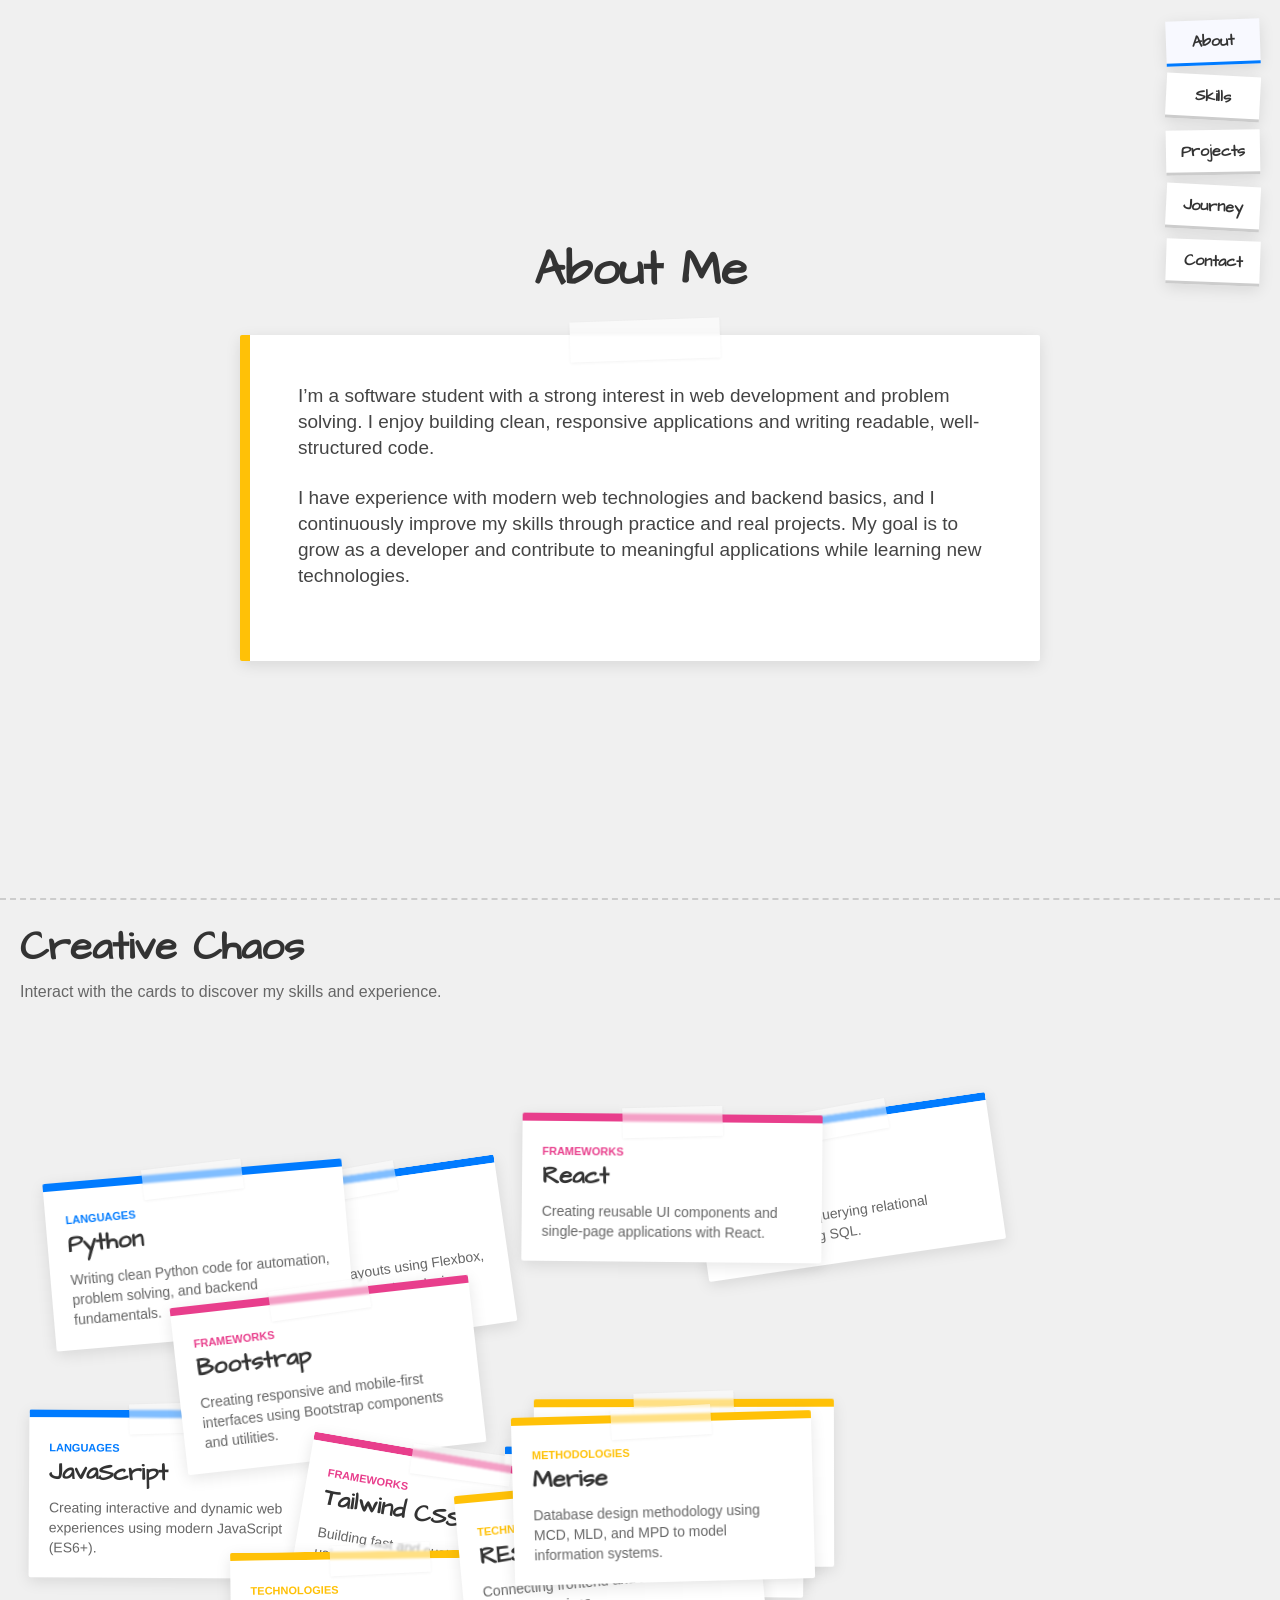
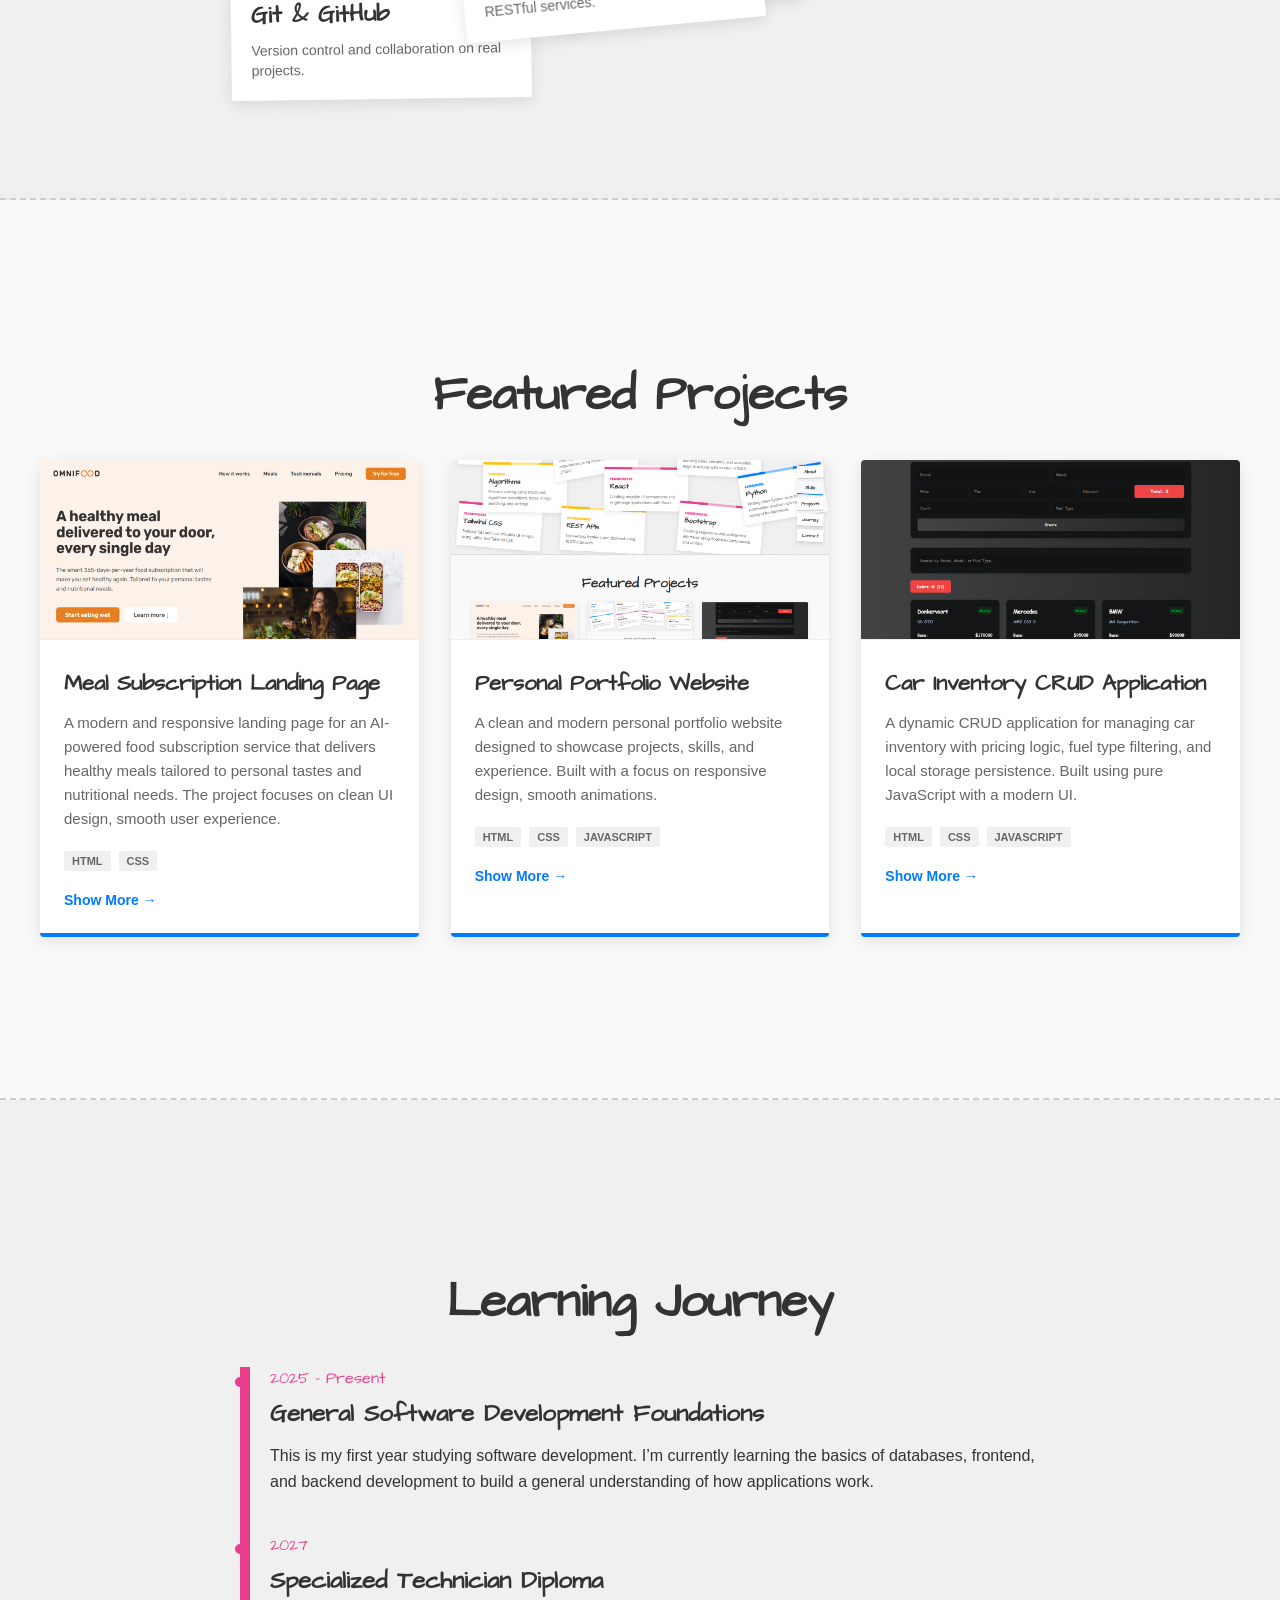
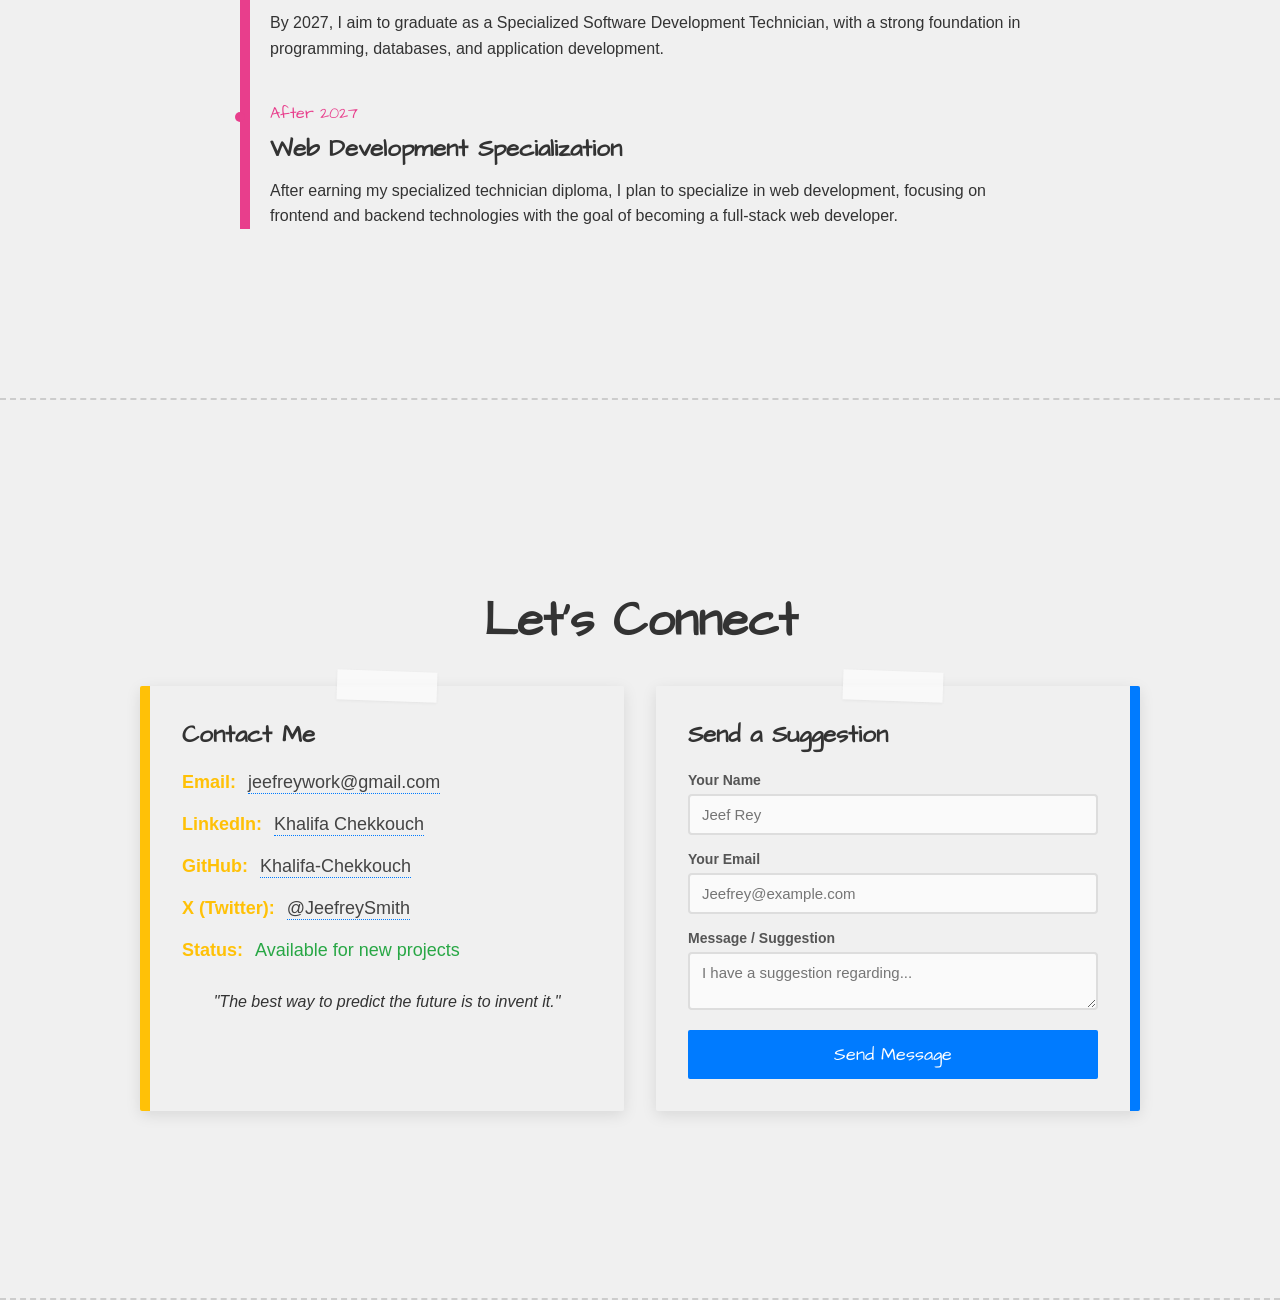
==== commit 6faa5537: "Jeef Rey Update Project" ====
--- a/index.html
+++ b/index.html
@@ -12,38 +12,24 @@
   </head>
   <body>
     <div class="nav-cards">
-      <a href="#section1" class="nav-card" style="transform: rotate(-2deg)"
-        >About</a
-      >
-      <a href="#section2" class="nav-card" style="transform: rotate(3deg)"
-        >Skills</a
-      >
-      <a href="#section3" class="nav-card" style="transform: rotate(-1deg)"
-        >Projects</a
-      >
-      <a href="#section4" class="nav-card" style="transform: rotate(3deg)"
-        >Journey</a
-      >
-      <a href="#section5" class="nav-card" style="transform: rotate(2deg)"
-        >Contact</a
-      >
+      <a href="#section1" class="nav-card" style="transform: rotate(-2deg)">About</a>
+      <a href="#section2" class="nav-card" style="transform: rotate(3deg)">Skills</a>
+      <a href="#section3" class="nav-card" style="transform: rotate(-1deg)">Projects</a>
+      <a href="#section4" class="nav-card" style="transform: rotate(3deg)">Journey</a>
+      <a href="#section5" class="nav-card" style="transform: rotate(2deg)">Contact</a>
     </div>
 
     <!-- START OF SECTION 1: ABOUT -->
     <section id="section1" class="section section1">
       <h2 class="section-title big_title">About Me</h2>
       <div class="content-box">
-        <p>
-          I’m a software student with a strong interest in web development and
+        <p>I’m a software student with a strong interest in web development and
           problem solving. I enjoy building clean, responsive applications and
-          writing readable, well-structured code.
-        </p>
-        <p>
-          I have experience with modern web technologies and backend basics, and
+          writing readable, well-structured code.</p>
+        <p>I have experience with modern web technologies and backend basics, and
           I continuously improve my skills through practice and real projects.
           My goal is to grow as a developer and contribute to meaningful
-          applications while learning new technologies.
-        </p>
+          applications while learning new technologies.</p>
       </div>
     </section>
     <!-- END OF SECTION 1: ABOUT -->
@@ -60,28 +46,22 @@
         <div class="card-note language">
           <span class="category">Languages</span>
           <h3 class="big_title">HTML</h3>
-          <p>
-            Building clean, semantic, and accessible page structures with modern
-            HTML5.
-          </p>
+          <p>Building clean, semantic, and accessible page structures with modern
+            HTML5.</p>
         </div>
         <!-- CARD 2 -->
         <div class="card-note language">
           <span class="category">Languages</span>
           <h3 class="big_title">CSS</h3>
-          <p>
-            Styling responsive layouts using Flexbox, Grid, animations, and
-            modern design techniques.
-          </p>
+          <p>Styling responsive layouts using Flexbox, Grid, animations, and
+            modern design techniques.</p>
         </div>
         <!-- CARD 3 -->
         <div class="card-note language">
           <span class="category">Languages</span>
           <h3 class="big_title">Python</h3>
-          <p>
-            Writing clean Python code for automation, problem solving, and
-            backend fundamentals.
-          </p>
+          <p>Writing clean Python code for automation, problem solving, and
+            backend fundamentals.</p>
         </div>
         <!-- CARD 4 -->
         <div class="card-note language">
@@ -93,10 +73,8 @@
         <div class="card-note language">
           <span class="category">Languages</span>
           <h3 class="big_title">JavaScript</h3>
-          <p>
-            Creating interactive and dynamic web experiences using modern
-            JavaScript (ES6+).
-          </p>
+          <p>Creating interactive and dynamic web experiences using modern
+            JavaScript (ES6+).</p>
         </div>
         <!-- END OF LANGUAGE NOTE -->
 
@@ -105,28 +83,22 @@
         <div class="card-note framework">
           <span class="category">Frameworks</span>
           <h3 class="big_title">Bootstrap</h3>
-          <p>
-            Creating responsive and mobile-first interfaces using Bootstrap
-            components and utilities.
-          </p>
+          <p>Creating responsive and mobile-first interfaces using Bootstrap
+            components and utilities.</p>
         </div>
         <!-- CARD 2 -->
         <div class="card-note framework">
           <span class="category">Frameworks</span>
           <h3 class="big_title">Tailwind CSS</h3>
-          <p>
-            Building fast and customizable UI designs using utility-first
-            Tailwind CSS.
-          </p>
+          <p>Building fast and customizable UI designs using utility-first
+            Tailwind CSS.</p>
         </div>
         <!-- CARD 3 -->
         <div class="card-note framework">
           <span class="category">Frameworks</span>
           <h3 class="big_title">React</h3>
-          <p>
-            Creating reusable UI components and single-page applications with
-            React.
-          </p>
+          <p>Creating reusable UI components and single-page applications with
+            React.</p>
         </div>
         <!-- END OF FRAMEWORKS NOTE -->
 
@@ -147,19 +119,15 @@
         <div class="card-note technologie">
           <span class="category">CONCEPTS</span>
           <h3 class="big_title">Algorithms</h3>
-          <p>
-            Problem solving using structured algorithms (conditions, loops,
-            arrays, searching, and sorting).
-          </p>
+          <p>Problem solving using structured algorithms (conditions, loops,
+            arrays, searching, and sorting).</p>
         </div>
         <!-- CARD 4 -->
         <div class="card-note technologie">
           <span class="category">METHODOLOGIES</span>
           <h3 class="big_title">Merise</h3>
-          <p>
-            Database design methodology using MCD, MLD, and MPD to model
-            information systems.
-          </p>
+          <p>Database design methodology using MCD, MLD, and MPD to model
+            information systems.</p>
         </div>
         <!-- END OF TECHNOLOGIES NOTE -->
       </div>
@@ -172,80 +140,54 @@
       <div class="projects-grid">
         <div class="project-card">
           <div>
-            <img
-              class="project-image"
-              src="getbootstrap-com-1024x768desktop-d7baf9.jpg"
-              alt=""
-              srcset=""
-            />
-          </div>
-          <div class="project-content">
-            <h3 class="big_title">Blog Template Bootstrap</h3>
-            <p>
-              A modern, responsive blog template built with Bootstrap 5,
-              featuring a clean newspaper/magazine-style layout with
-              sophisticated typography and organized content sections.
-            </p>
-            <div class="project-tags">
-              <span class="project-tag">HTML</span>
-              <span class="project-tag">Bootstrap</span>
-            </div>
-            <a
-              href="https://getbootstrap.com/docs/5.3/examples/blog/"
-              target="_blank"
-              class="btn-link"
-              >Show More →</a
-            >
-          </div>
-        </div>
-        <div class="project-card">
-          <div>
-            <img
-              class="project-image"
-              src="omnifood-dev-1024x768desktop-7e4aef.jpg"
-              alt=""
-              srcset=""
-            />
+            <img class="project-image" src="Screenshot 2026-01-23 182435.png" alt="" srcset=""/>
           </div>
           <div class="project-content">
             <h3 class="big_title">Meal Subscription Landing Page</h3>
-            <p>
-              A modern and responsive landing page for an AI-powered food
+            <p>A modern and responsive landing page for an AI-powered food
               subscription service that delivers healthy meals tailored to
               personal tastes and nutritional needs. The project focuses on
-              clean UI design, smooth user experience
-            </p>
+              clean UI design, smooth user experience.</p>
             <div class="project-tags">
               <span class="project-tag">HTML</span>
               <span class="project-tag">CSS</span>
             </div>
-            <a href="https://omnifood.dev/" target="_blank" class="btn-link"
-              >Show More →</a
-            >
+            <a href="https://omnifood.dev/" target="_blank" class="btn-link">Show More →</a>
           </div>
         </div>
         <div class="project-card">
           <div>
-            <img
-              class="project-image"
-              src="Screenshot 2026-01-06 171154.png"
-              alt=""
-              srcset=""
-            />
+            <img class="project-image" src="Screenshot 2026-01-23 182631.png" alt="" srcset=""/>
           </div>
           <div class="project-content">
             <h3 class="big_title">Personal Portfolio Website</h3>
-            <p>
-              A clean and modern personal portfolio website designed to showcase
+            <p>A clean and modern personal portfolio website designed to showcase
               projects, skills, and experience. Built with a focus on responsive
-              design, smooth animations
-            </p>
+              design, smooth animations.</p>
             <div class="project-tags">
               <span class="project-tag">HTML</span>
               <span class="project-tag">CSS</span>
               <span class="project-tag">JavaScript</span>
             </div>
-            <a href="#" target="_blank" class="btn-link">Show More →</a>
+            <a href="https://khalifachekkouc.github.io/Portfolio/" target="_blank" class="btn-link">Show More →</a>
+          </div>
+        </div>
+        <div class="project-card">
+          <div>
+            <img class="project-image" src="Screenshot 2026-01-23 182246.png" alt="" srcset=""/>
+          </div>
+          <div class="project-content">
+            <h3 class="big_title">Car Inventory CRUD Application</h3>
+            <p>A dynamic CRUD application for managing car 
+              inventory with pricing logic, fuel type filtering, and 
+              local storage persistence. Built using pure 
+              JavaScript with a modern UI.</p>
+            <div class="project-tags">
+              <span class="project-tag">HTML</span>
+              <span class="project-tag">CSS</span>
+              <span class="project-tag">JavaScript</span>
+            </div>
+            <a href="https://khalifachekkouc.github.io/Cruds-Car/" target="_blank" class="btn-link">Show More →</a>
           </div>
         </div>
       </div>
@@ -260,30 +202,24 @@
           <div class="journey-item">
             <div class="journey-date big_title">2025 – Present</div>
             <h3 class="big_title">General Software Development Foundations</h3>
-            <p>
-              This is my first year studying software development. I’m currently
+            <p>This is my first year studying software development. I’m currently
               learning the basics of databases, frontend, and backend
               development to build a general understanding of how applications
-              work.
-            </p>
+              work.</p>
           </div>
           <div class="journey-item">
             <div class="journey-date big_title">2027</div>
             <h3 class="big_title">Specialized Technician Diploma</h3>
-            <p>
-              By 2027, I aim to graduate as a Specialized Software Development
+            <p>By 2027, I aim to graduate as a Specialized Software Development
               Technician, with a strong foundation in programming, databases,
-              and application development.
-            </p>
+              and application development.</p>
           </div>
           <div class="journey-item">
             <div class="journey-date big_title">After 2027</div>
             <h3 class="big_title">Web Development Specialization</h3>
-            <p>
-              After earning my specialized technician diploma, I plan to
+            <p>After earning my specialized technician diploma, I plan to
               specialize in web development, focusing on frontend and backend
-              technologies with the goal of becoming a full-stack web developer.
-            </p>
+              technologies with the goal of becoming a full-stack web developer.</p>
           </div>
         </div>
       </div>
@@ -291,6 +227,7 @@
     <!-- END OF SECTION 4: Journey -->
 
     <!-- START OF SECTION 5: CONTACT -->
+        <!-- START OF CARD CONTACT ME -->
     <section id="section5" class="section section5">
       <h2 class="section-title big_title">Let’s Connect</h2>
       <div class="contact-grid">
@@ -299,95 +236,53 @@
           <div class="contact-info">
             <div class="contact-item">
               <span>Email:</span>
-              <a href="mailto:jeefreywork@gmail.com" class="contact-link"
-                >jeefreywork@gmail.com</a
-              >
+              <a href="mailto:jeefreywork@gmail.com" class="contact-link">jeefreywork@gmail.com</a>
             </div>
             <div class="contact-item">
               <span>LinkedIn:</span>
-              <a
-                href="https://www.linkedin.com/in/khalifa-chekkouch-18b72b327/"
-                target="_blank"
-                rel="noopener noreferrer"
-                class="contact-link"
-                >Khalifa Chekkouch</a
-              >
+              <a href="https://www.linkedin.com/in/khalifa-chekkouch-18b72b327/" target="_blank" rel="noopener noreferrer"class="contact-link">Khalifa Chekkouch</a>
             </div>
             <div class="contact-item">
               <span>GitHub:</span>
-              <a
-                href="https://github.com/Khalifachekkouc"
-                target="_blank"
-                rel="noopener noreferrer"
-                class="contact-link"
-                >Khalifa-Chekkouch</a
-              >
+              <a href="https://github.com/Khalifachekkouc" target="_blank" rel="noopener noreferrer" class="contact-link" >Khalifa-Chekkouch</a>
             </div>
             <div class="contact-item">
               <span>X (Twitter):</span>
-              <a
-                href="https://x.com/JeefreySmith"
-                target="_blank"
-                rel="noopener noreferrer"
-                class="contact-link"
-                >@JeefreySmith</a
-              >
+              <a href="https://x.com/JeefreySmith" target="_blank" rel="noopener noreferrer" class="contact-link" >@JeefreySmith</a>
             </div>
             <div class="contact-item">
               <span>Status:</span>
-              <span style="color: #28a745; font-weight: normal"
-                >Available for new projects</span
-              >
+              <span style="color: #28a745; font-weight: normal">Available for new projects</span>
             </div>
           </div>
           <p style="margin-top: 2rem; font-style: italic; text-align: center">
             "The best way to predict the future is to invent it."
           </p>
         </div>
-
+        <!-- END OF CARD CONTACT ME -->
+        <!-- START OF CARD SUGGESTIONE -->
         <div class="content-box form-box">
           <div class="contact-form">
             <h3 class="form-title">Send a Suggestion</h3>
             <form id="suggestionForm" action="https://formspree.io/f/xzddpvnn" method="post">
               <div class="form-group">
                 <label class="form-label" for="name" >Your Name</label>
-                <input
-                  type="text"
-                  name="name"
-                  id="name"
-                  class="form-input"
-                  placeholder="Jeef Rey"
-                  required
-                />
+                <input type="text" name="name" id="name" class="form-input" placeholder="Jeef Rey" required/>
               </div>
               <div class="form-group">
                 <label class="form-label" for="email">Your Email</label>
-                <input
-                  type="email"
-                  name="email"
-                  id="email"
-                  class="form-input"
-                  placeholder="Jeefrey@example.com"
-                  required
-                />
+                <input type="email" name="email" id="email" class="form-input" placeholder="Jeefrey@example.com" required/>
               </div>
               <div class="form-group">
-                <label class="form-label" for="message"
-                  >Message / Suggestion</label
-                >
-                <textarea
-                  name="message"
-                  id="message"
-                  class="form-textarea"
-                  placeholder="I have a suggestion regarding..."
-                  required
-                ></textarea>
+                <label class="form-label" for="message" >Message / Suggestion</label>
+                <textarea name="message" id="message" class="form-textarea" placeholder="I have a suggestion regarding..." required></textarea>
               </div>
               <button type="submit" class="submit-btn">Send Message</button>
             </form>
           </div>
         </div>
       </div>
+        <!-- END OF CARD SUGGESTIONE -->
     </section>
     <!-- END OF SECTION 5: CONTACT -->
     <script src="FreeCardsV3.js"></script>
--- a/FreeCardsV3.css
+++ b/FreeCardsV3.css
@@ -29,7 +29,7 @@
   box-shadow: 0 4px 15px rgba(0, 0, 0, 0.1);
   text-decoration: none;
   color: #333;
-  font-family: "Architects Daughter", cursive;
+  font-family: "Architects Daughter";
   font-weight: bold;
   transition: transform 0.2s, box-shadow 0.2s;
   border-bottom: 3px solid #ccc;
@@ -126,7 +126,7 @@
   height: 100%;
 }
 
-/* Mobile layout for cards */
+/* Mobile for cards */
 @media (max-width: 767px) {
   .section2 {
     height: auto;
@@ -410,7 +410,7 @@
 }
 
 .form-title {
-  font-family: "Architects Daughter", cursive;
+  font-family: "Architects Daughter";
   font-size: 24px;
   margin-bottom: 20px;
   color: #333;
@@ -444,7 +444,7 @@
   color: white;
   border: none;
   padding: 12px 24px;
-  font-family: "Architects Daughter", cursive;
+  font-family: "Architects Daughter";
   font-size: 18px;
   cursor: pointer;
   border-radius: 2px;
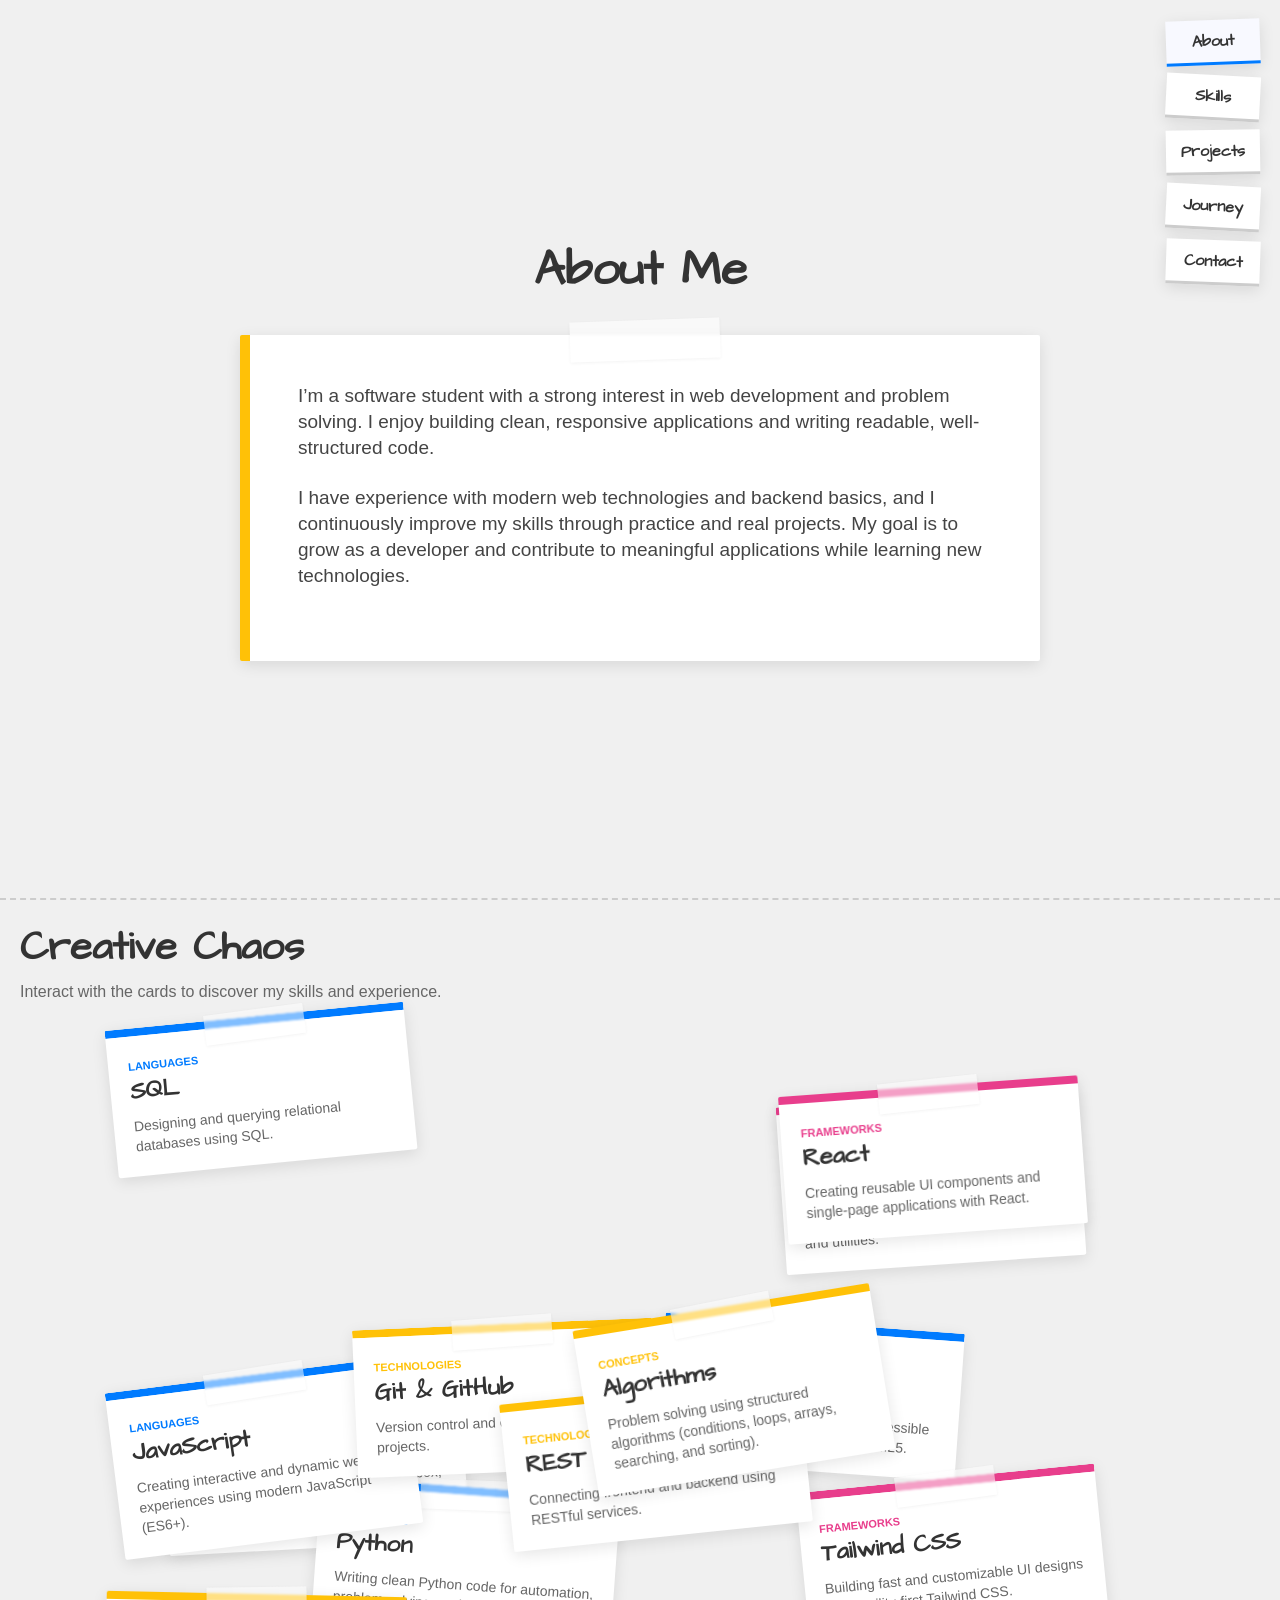
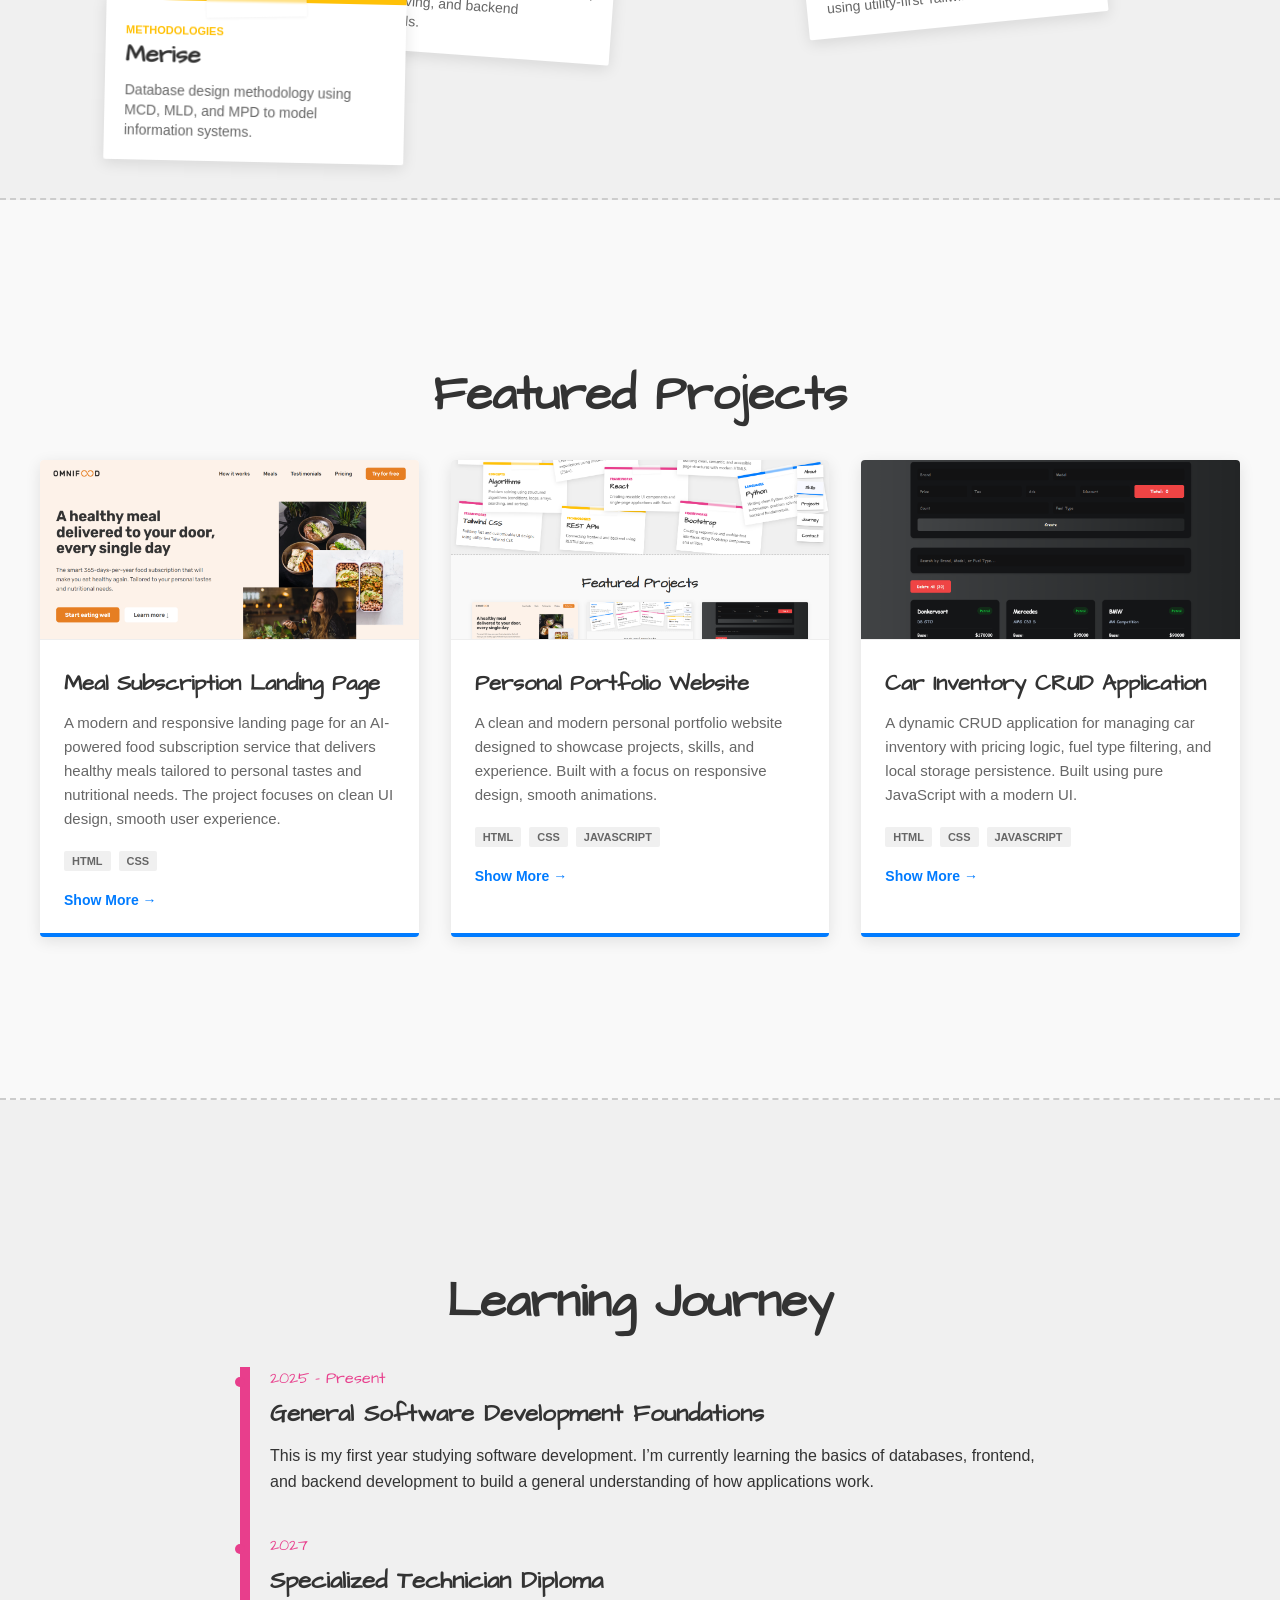
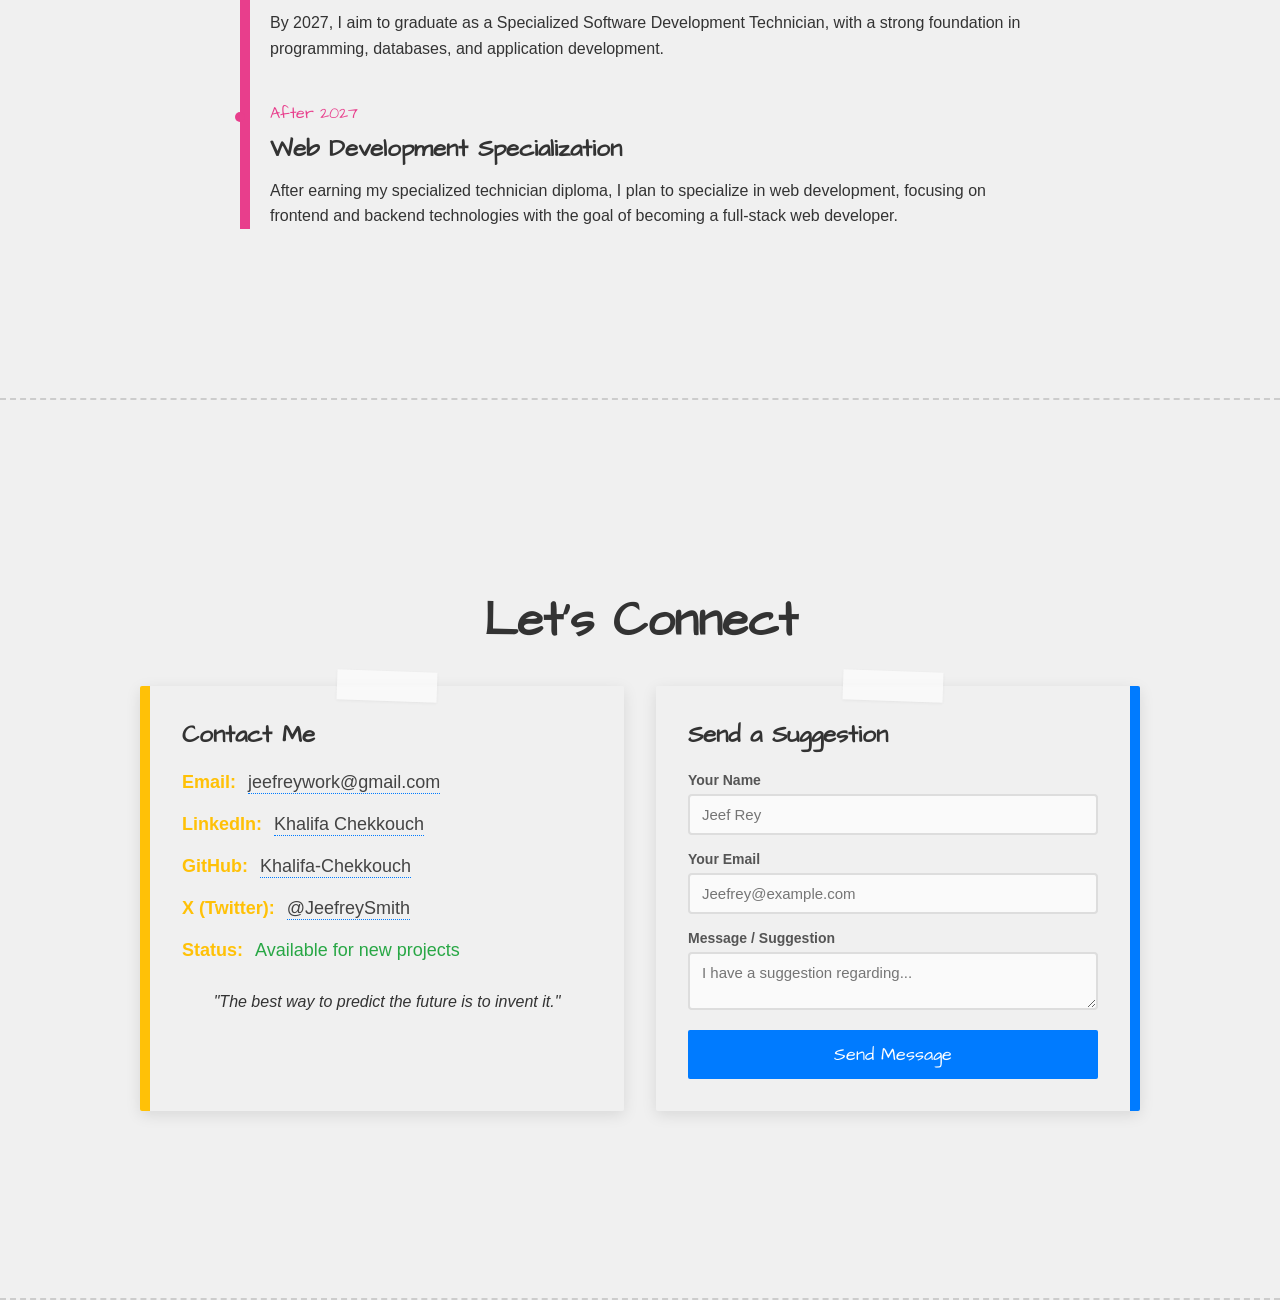
==== commit 4220454b: "jeefrey title change" ====
--- a/index.html
+++ b/index.html
@@ -3,7 +3,7 @@
   <head>
     <meta charset="UTF-8" />
     <meta name="viewport" content="width=device-width, initial-scale=1.0" />
-    <title>Creative Portfolio | Scattered Desk</title>
+    <title>Khalifa Chekkouch | Portfolio</title>
     <link
       href="https://fonts.googleapis.com/css2?family=Architects+Daughter&display=swap"
       rel="stylesheet"
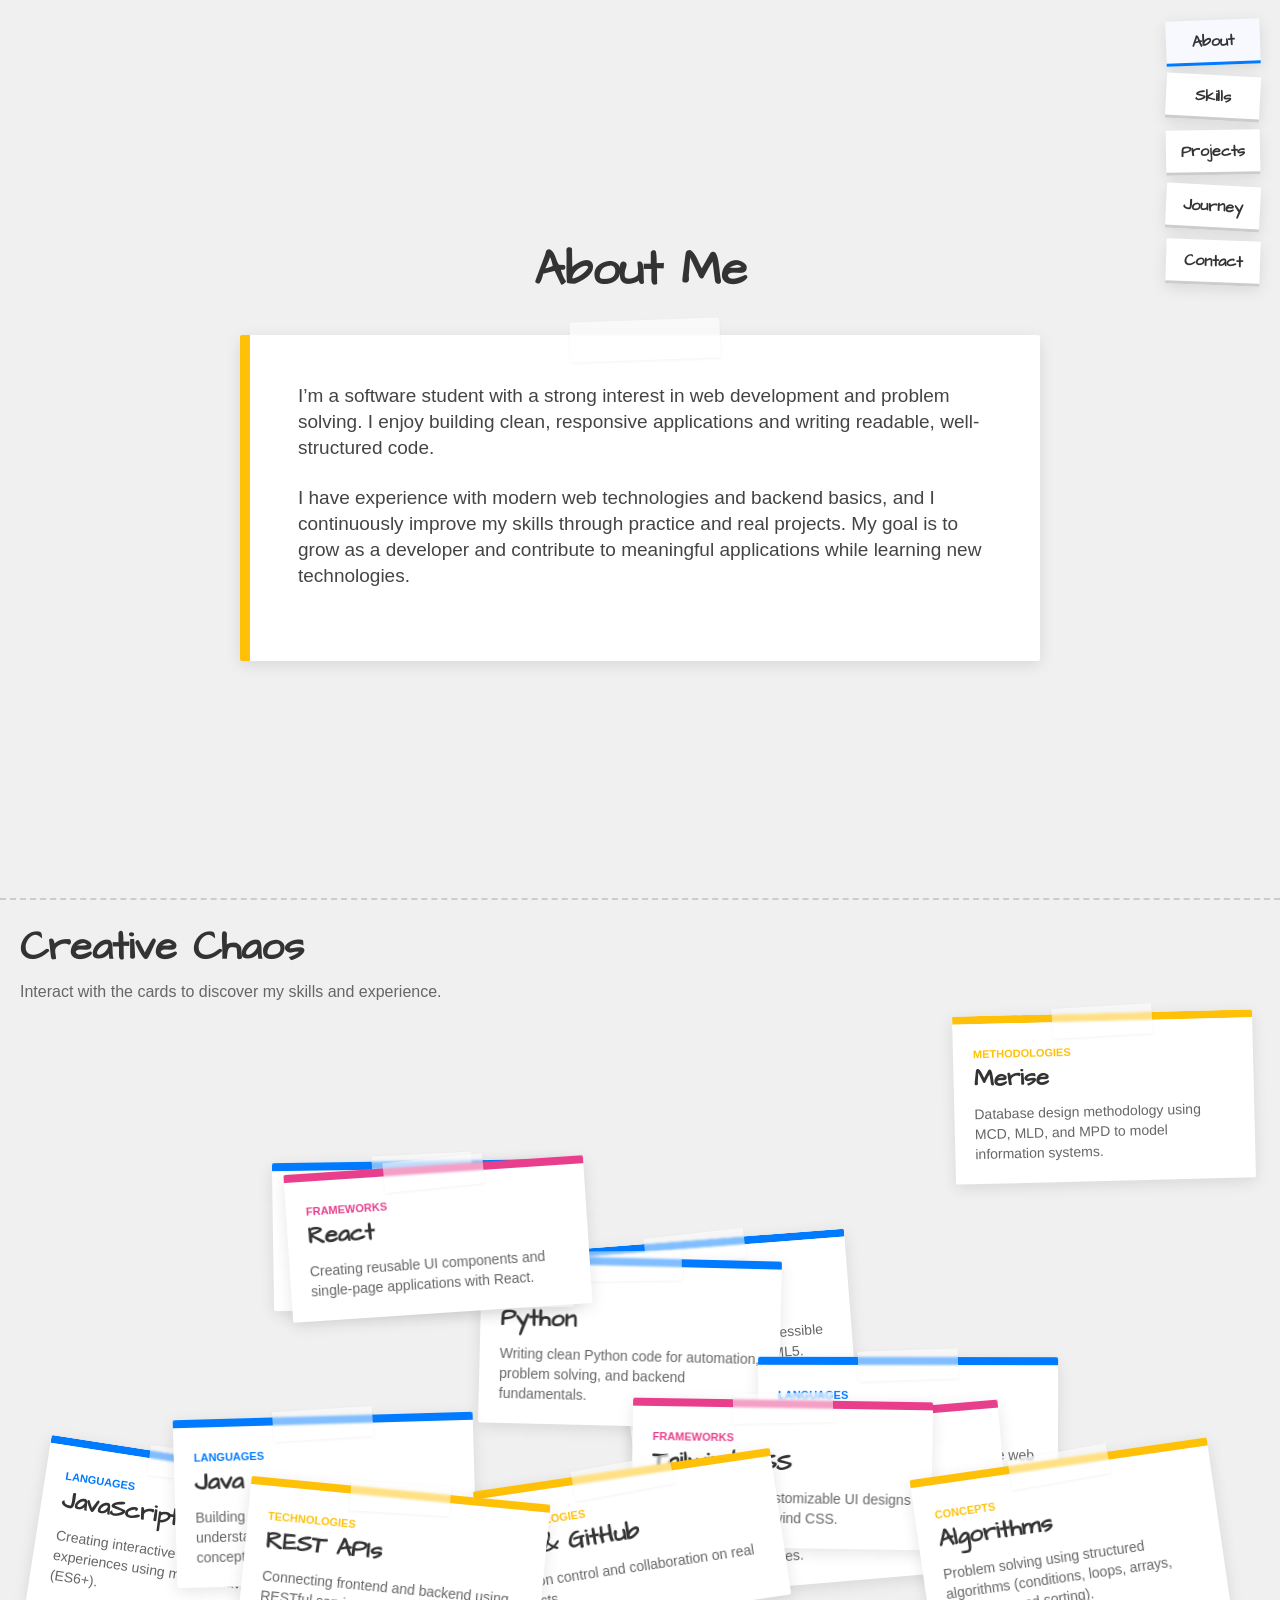
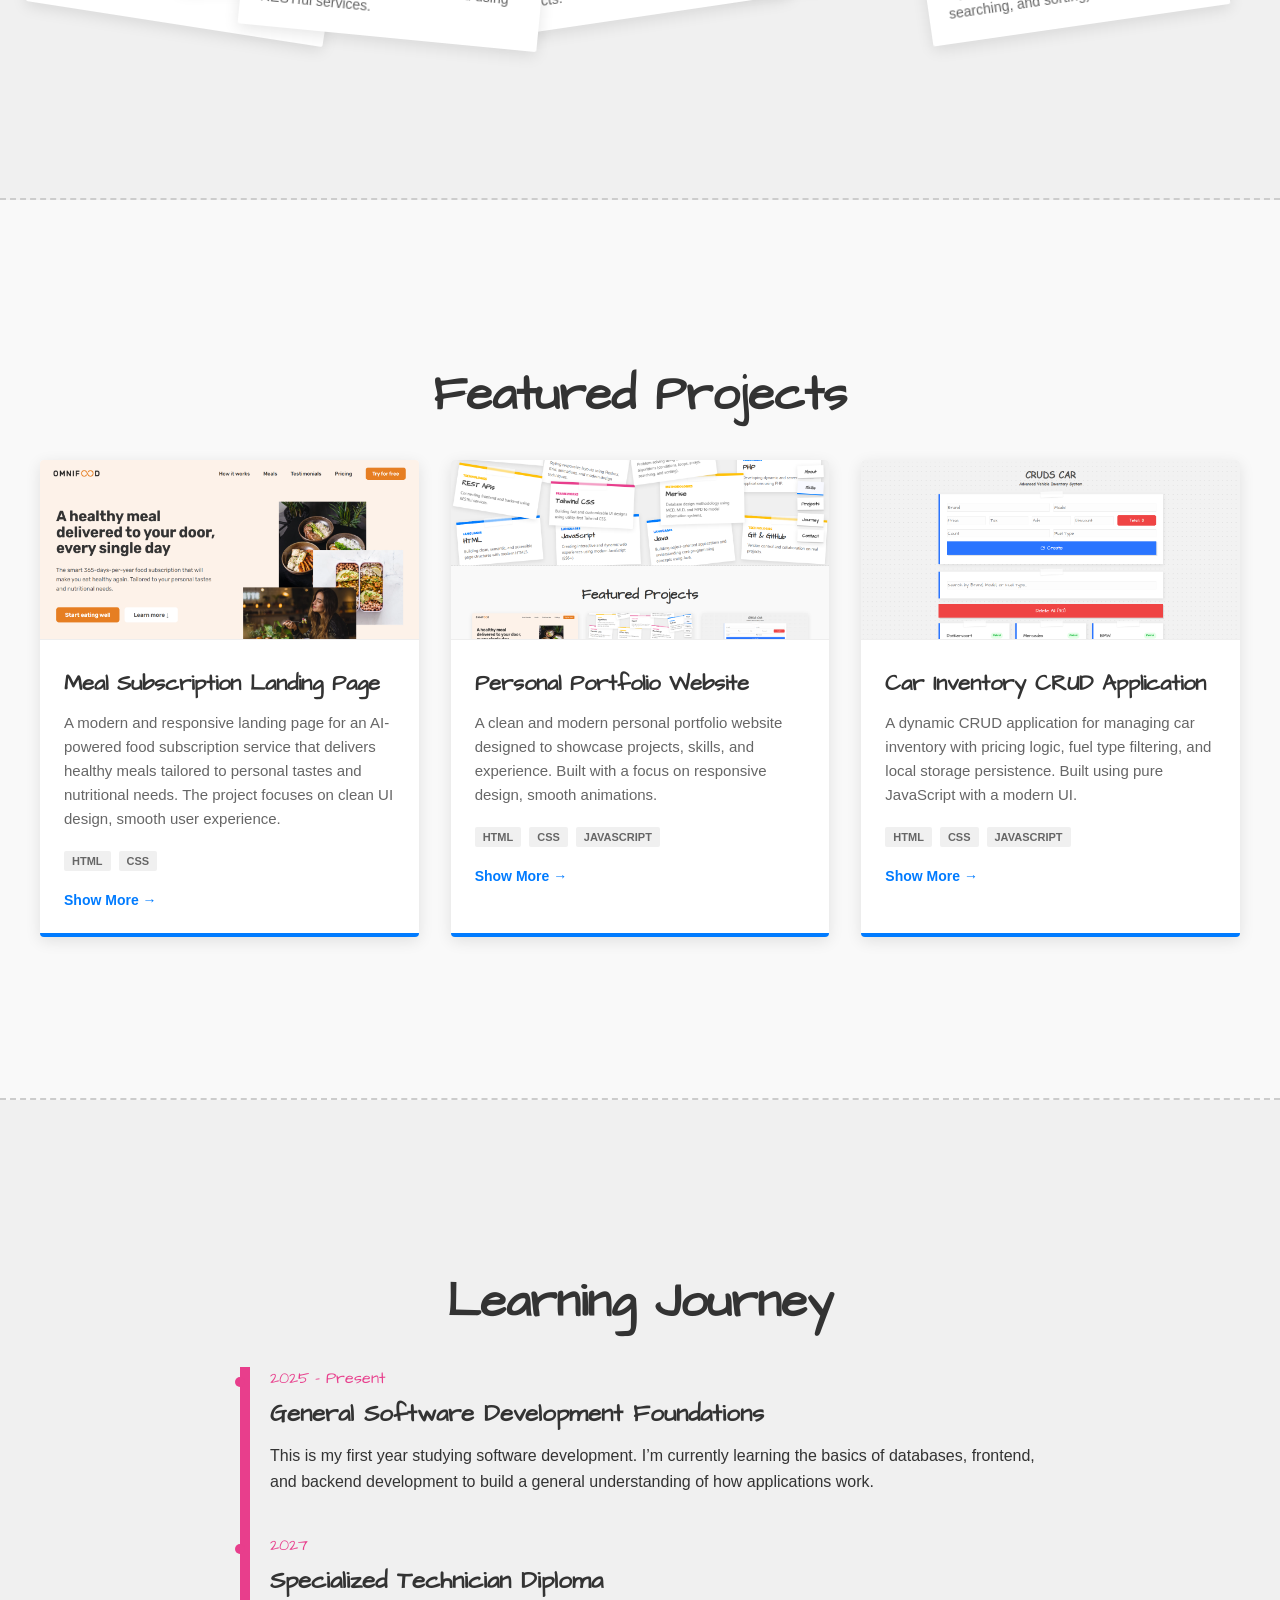
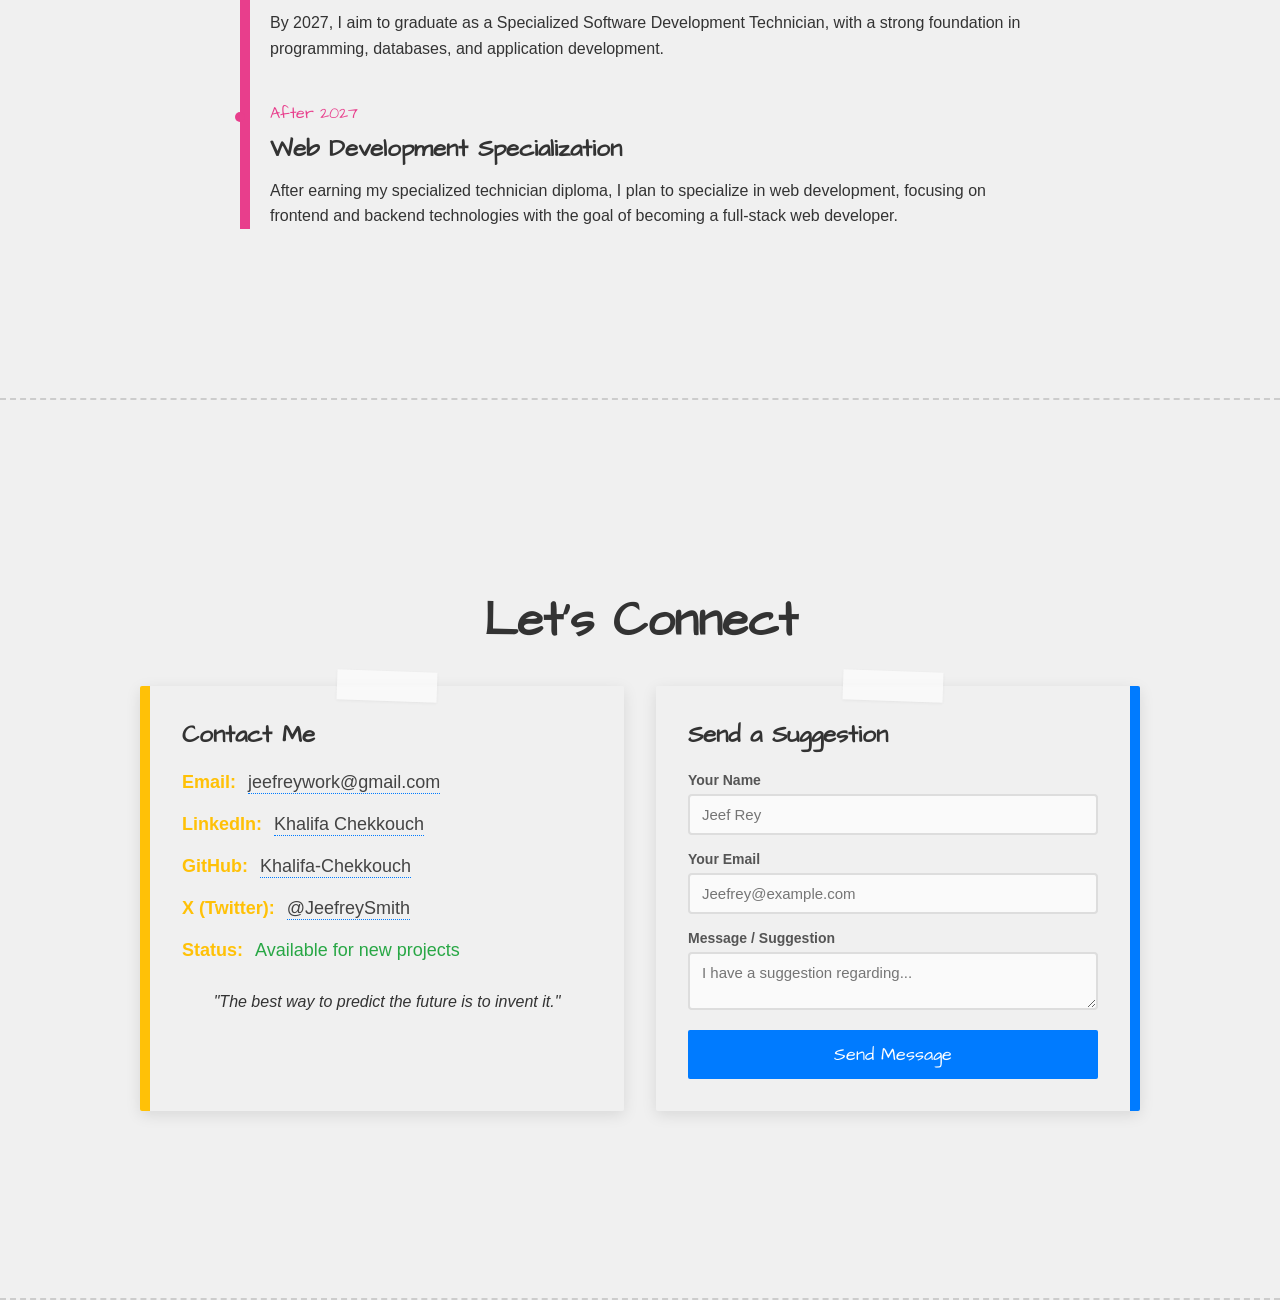
==== commit 90f844b6: "Add files via upload" ====
--- a/index.html
+++ b/index.html
@@ -1,290 +1,303 @@
-<!DOCTYPE html>
-<html lang="en">
-  <head>
-    <meta charset="UTF-8" />
-    <meta name="viewport" content="width=device-width, initial-scale=1.0" />
-    <title>Khalifa Chekkouch | Portfolio</title>
-    <link
-      href="https://fonts.googleapis.com/css2?family=Architects+Daughter&display=swap"
-      rel="stylesheet"
-    />
-    <link rel="stylesheet" href="FreeCardsV3.css" />
-  </head>
-  <body>
-    <div class="nav-cards">
-      <a href="#section1" class="nav-card" style="transform: rotate(-2deg)">About</a>
-      <a href="#section2" class="nav-card" style="transform: rotate(3deg)">Skills</a>
-      <a href="#section3" class="nav-card" style="transform: rotate(-1deg)">Projects</a>
-      <a href="#section4" class="nav-card" style="transform: rotate(3deg)">Journey</a>
-      <a href="#section5" class="nav-card" style="transform: rotate(2deg)">Contact</a>
-    </div>
-
-    <!-- START OF SECTION 1: ABOUT -->
-    <section id="section1" class="section section1">
-      <h2 class="section-title big_title">About Me</h2>
-      <div class="content-box">
-        <p>I’m a software student with a strong interest in web development and
-          problem solving. I enjoy building clean, responsive applications and
-          writing readable, well-structured code.</p>
-        <p>I have experience with modern web technologies and backend basics, and
-          I continuously improve my skills through practice and real projects.
-          My goal is to grow as a developer and contribute to meaningful
-          applications while learning new technologies.</p>
-      </div>
-    </section>
-    <!-- END OF SECTION 1: ABOUT -->
-
-    <!-- START OF SECTION 2: NOTES -->
-    <section id="section2" class="section section2">
-      <div class="desk" id="desk">
-        <div class="header">
-          <h1 class="big_title">Creative Chaos</h1>
-          <p>Interact with the cards to discover my skills and experience.</p>
-        </div>
-        <!-- START OF LANGUAGE NOTE -->
-        <!-- CARD 1 -->
-        <div class="card-note language">
-          <span class="category">Languages</span>
-          <h3 class="big_title">HTML</h3>
-          <p>Building clean, semantic, and accessible page structures with modern
-            HTML5.</p>
-        </div>
-        <!-- CARD 2 -->
-        <div class="card-note language">
-          <span class="category">Languages</span>
-          <h3 class="big_title">CSS</h3>
-          <p>Styling responsive layouts using Flexbox, Grid, animations, and
-            modern design techniques.</p>
-        </div>
-        <!-- CARD 3 -->
-        <div class="card-note language">
-          <span class="category">Languages</span>
-          <h3 class="big_title">Python</h3>
-          <p>Writing clean Python code for automation, problem solving, and
-            backend fundamentals.</p>
-        </div>
-        <!-- CARD 4 -->
-        <div class="card-note language">
-          <span class="category">Languages</span>
-          <h3 class="big_title">SQL</h3>
-          <p>Designing and querying relational databases using SQL.</p>
-        </div>
-        <!-- CARD 5 -->
-        <div class="card-note language">
-          <span class="category">Languages</span>
-          <h3 class="big_title">JavaScript</h3>
-          <p>Creating interactive and dynamic web experiences using modern
-            JavaScript (ES6+).</p>
-        </div>
-        <!-- END OF LANGUAGE NOTE -->
-
-        <!-- START OF FRAMEWORKS NOTE -->
-        <!-- CARD 1 -->
-        <div class="card-note framework">
-          <span class="category">Frameworks</span>
-          <h3 class="big_title">Bootstrap</h3>
-          <p>Creating responsive and mobile-first interfaces using Bootstrap
-            components and utilities.</p>
-        </div>
-        <!-- CARD 2 -->
-        <div class="card-note framework">
-          <span class="category">Frameworks</span>
-          <h3 class="big_title">Tailwind CSS</h3>
-          <p>Building fast and customizable UI designs using utility-first
-            Tailwind CSS.</p>
-        </div>
-        <!-- CARD 3 -->
-        <div class="card-note framework">
-          <span class="category">Frameworks</span>
-          <h3 class="big_title">React</h3>
-          <p>Creating reusable UI components and single-page applications with
-            React.</p>
-        </div>
-        <!-- END OF FRAMEWORKS NOTE -->
-
-        <!-- START OF TECHNOLOGIES NOTE -->
-        <!-- CARD 1 -->
-        <div class="card-note technologie">
-          <span class="category">Technologies</span>
-          <h3 class="big_title">Git & GitHub</h3>
-          <p>Version control and collaboration on real projects.</p>
-        </div>
-        <!-- CARD 2 -->
-        <div class="card-note technologie">
-          <span class="category">Technologies</span>
-          <h3 class="big_title">REST APIs</h3>
-          <p>Connecting frontend and backend using RESTful services.</p>
-        </div>
-        <!-- CARD 3 -->
-        <div class="card-note technologie">
-          <span class="category">CONCEPTS</span>
-          <h3 class="big_title">Algorithms</h3>
-          <p>Problem solving using structured algorithms (conditions, loops,
-            arrays, searching, and sorting).</p>
-        </div>
-        <!-- CARD 4 -->
-        <div class="card-note technologie">
-          <span class="category">METHODOLOGIES</span>
-          <h3 class="big_title">Merise</h3>
-          <p>Database design methodology using MCD, MLD, and MPD to model
-            information systems.</p>
-        </div>
-        <!-- END OF TECHNOLOGIES NOTE -->
-      </div>
-    </section>
-    <!-- END OF SECTION 2: NOTES -->
-
-    <!-- START OF SECTION 3: PROJECTS -->
-    <section id="section3" class="section section-projects">
-      <h2 class="section-title big_title">Featured Projects</h2>
-      <div class="projects-grid">
-        <div class="project-card">
-          <div>
-            <img class="project-image" src="Screenshot 2026-01-23 182435.png" alt="" srcset=""/>
-          </div>
-          <div class="project-content">
-            <h3 class="big_title">Meal Subscription Landing Page</h3>
-            <p>A modern and responsive landing page for an AI-powered food
-              subscription service that delivers healthy meals tailored to
-              personal tastes and nutritional needs. The project focuses on
-              clean UI design, smooth user experience.</p>
-            <div class="project-tags">
-              <span class="project-tag">HTML</span>
-              <span class="project-tag">CSS</span>
-            </div>
-            <a href="https://omnifood.dev/" target="_blank" class="btn-link">Show More →</a>
-          </div>
-        </div>
-        <div class="project-card">
-          <div>
-            <img class="project-image" src="Screenshot 2026-01-23 182631.png" alt="" srcset=""/>
-          </div>
-          <div class="project-content">
-            <h3 class="big_title">Personal Portfolio Website</h3>
-            <p>A clean and modern personal portfolio website designed to showcase
-              projects, skills, and experience. Built with a focus on responsive
-              design, smooth animations.</p>
-            <div class="project-tags">
-              <span class="project-tag">HTML</span>
-              <span class="project-tag">CSS</span>
-              <span class="project-tag">JavaScript</span>
-            </div>
-            <a href="https://khalifachekkouc.github.io/Portfolio/" target="_blank" class="btn-link">Show More →</a>
-          </div>
-        </div>
-        <div class="project-card">
-          <div>
-            <img class="project-image" src="Screenshot 2026-01-23 182246.png" alt="" srcset=""/>
-          </div>
-          <div class="project-content">
-            <h3 class="big_title">Car Inventory CRUD Application</h3>
-            <p>A dynamic CRUD application for managing car 
-              inventory with pricing logic, fuel type filtering, and 
-              local storage persistence. Built using pure 
-              JavaScript with a modern UI.</p>
-            <div class="project-tags">
-              <span class="project-tag">HTML</span>
-              <span class="project-tag">CSS</span>
-              <span class="project-tag">JavaScript</span>
-            </div>
-            <a href="https://khalifachekkouc.github.io/Cruds-Car/" target="_blank" class="btn-link">Show More →</a>
-          </div>
-        </div>
-      </div>
-    </section>
-    <!-- END OF SECTION 3: PROJECTS -->
-
-    <!-- START OF SECTION 4: Journey -->
-    <section id="section4" class="section section4">
-      <h2 class="section-title big_title">Learning Journey</h2>
-      <div class="journey-timeline">
-        <div class="content-box journey-box">
-          <div class="journey-item">
-            <div class="journey-date big_title">2025 – Present</div>
-            <h3 class="big_title">General Software Development Foundations</h3>
-            <p>This is my first year studying software development. I’m currently
-              learning the basics of databases, frontend, and backend
-              development to build a general understanding of how applications
-              work.</p>
-          </div>
-          <div class="journey-item">
-            <div class="journey-date big_title">2027</div>
-            <h3 class="big_title">Specialized Technician Diploma</h3>
-            <p>By 2027, I aim to graduate as a Specialized Software Development
-              Technician, with a strong foundation in programming, databases,
-              and application development.</p>
-          </div>
-          <div class="journey-item">
-            <div class="journey-date big_title">After 2027</div>
-            <h3 class="big_title">Web Development Specialization</h3>
-            <p>After earning my specialized technician diploma, I plan to
-              specialize in web development, focusing on frontend and backend
-              technologies with the goal of becoming a full-stack web developer.</p>
-          </div>
-        </div>
-      </div>
-    </section>
-    <!-- END OF SECTION 4: Journey -->
-
-    <!-- START OF SECTION 5: CONTACT -->
-        <!-- START OF CARD CONTACT ME -->
-    <section id="section5" class="section section5">
-      <h2 class="section-title big_title">Let’s Connect</h2>
-      <div class="contact-grid">
-        <div class="content-box info-box">
-          <h3 class="form-title">Contact Me</h3>
-          <div class="contact-info">
-            <div class="contact-item">
-              <span>Email:</span>
-              <a href="mailto:jeefreywork@gmail.com" class="contact-link">jeefreywork@gmail.com</a>
-            </div>
-            <div class="contact-item">
-              <span>LinkedIn:</span>
-              <a href="https://www.linkedin.com/in/khalifa-chekkouch-18b72b327/" target="_blank" rel="noopener noreferrer"class="contact-link">Khalifa Chekkouch</a>
-            </div>
-            <div class="contact-item">
-              <span>GitHub:</span>
-              <a href="https://github.com/Khalifachekkouc" target="_blank" rel="noopener noreferrer" class="contact-link" >Khalifa-Chekkouch</a>
-            </div>
-            <div class="contact-item">
-              <span>X (Twitter):</span>
-              <a href="https://x.com/JeefreySmith" target="_blank" rel="noopener noreferrer" class="contact-link" >@JeefreySmith</a>
-            </div>
-            <div class="contact-item">
-              <span>Status:</span>
-              <span style="color: #28a745; font-weight: normal">Available for new projects</span>
-            </div>
-          </div>
-          <p style="margin-top: 2rem; font-style: italic; text-align: center">
-            "The best way to predict the future is to invent it."
-          </p>
-        </div>
-        <!-- END OF CARD CONTACT ME -->
-        <!-- START OF CARD SUGGESTIONE -->
-        <div class="content-box form-box">
-          <div class="contact-form">
-            <h3 class="form-title">Send a Suggestion</h3>
-            <form id="suggestionForm" action="https://formspree.io/f/xzddpvnn" method="post">
-              <div class="form-group">
-                <label class="form-label" for="name" >Your Name</label>
-                <input type="text" name="name" id="name" class="form-input" placeholder="Jeef Rey" required/>
-              </div>
-              <div class="form-group">
-                <label class="form-label" for="email">Your Email</label>
-                <input type="email" name="email" id="email" class="form-input" placeholder="Jeefrey@example.com" required/>
-              </div>
-              <div class="form-group">
-                <label class="form-label" for="message" >Message / Suggestion</label>
-                <textarea name="message" id="message" class="form-textarea" placeholder="I have a suggestion regarding..." required></textarea>
-              </div>
-              <button type="submit" class="submit-btn">Send Message</button>
-            </form>
-          </div>
-        </div>
-      </div>
-        <!-- END OF CARD SUGGESTIONE -->
-    </section>
-    <!-- END OF SECTION 5: CONTACT -->
-    <script src="FreeCardsV3.js"></script>
-  </body>
-</html>
+<!DOCTYPE html>
+<html lang="en">
+  <head>
+    <meta charset="UTF-8" />
+    <meta name="viewport" content="width=device-width, initial-scale=1.0" />
+    <title>Khalifa Chekkouch | Portfolio</title>
+    <link
+      href="https://fonts.googleapis.com/css2?family=Architects+Daughter&display=swap"
+      rel="stylesheet"
+    />
+    <link rel="stylesheet" href="FreeCardsV3.css" />
+  </head>
+  <body>
+    <div class="nav-cards">
+      <a href="#section1" class="nav-card" style="transform: rotate(-2deg)">About</a>
+      <a href="#section2" class="nav-card" style="transform: rotate(3deg)">Skills</a>
+      <a href="#section3" class="nav-card" style="transform: rotate(-1deg)">Projects</a>
+      <a href="#section4" class="nav-card" style="transform: rotate(3deg)">Journey</a>
+      <a href="#section5" class="nav-card" style="transform: rotate(2deg)">Contact</a>
+    </div>
+
+    <!-- START OF SECTION 1: ABOUT -->
+    <section id="section1" class="section section1">
+      <h2 class="section-title big_title">About Me</h2>
+      <div class="content-box">
+        <p>I’m a software student with a strong interest in web development and
+          problem solving. I enjoy building clean, responsive applications and
+          writing readable, well-structured code.</p>
+        <p>I have experience with modern web technologies and backend basics, and
+          I continuously improve my skills through practice and real projects.
+          My goal is to grow as a developer and contribute to meaningful
+          applications while learning new technologies.</p>
+      </div>
+    </section>
+    <!-- END OF SECTION 1: ABOUT -->
+
+    <!-- START OF SECTION 2: NOTES -->
+    <section id="section2" class="section section2">
+      <div class="desk" id="desk">
+        <div class="header">
+          <h1 class="big_title">Creative Chaos</h1>
+          <p>Interact with the cards to discover my skills and experience.</p>
+        </div>
+        <!-- START OF LANGUAGE NOTE -->
+        <!-- CARD 1 -->
+        <div class="card-note language">
+          <span class="category">Languages</span>
+          <h3 class="big_title">HTML</h3>
+          <p>Building clean, semantic, and accessible page structures with modern
+            HTML5.</p>
+        </div>
+        <!-- CARD 2 -->
+        <div class="card-note language">
+          <span class="category">Languages</span>
+          <h3 class="big_title">CSS</h3>
+          <p>Styling responsive layouts using Flexbox, Grid, animations, and
+            modern design techniques.</p>
+        </div>
+        <!-- CARD 3 -->
+        <div class="card-note language">
+          <span class="category">Languages</span>
+          <h3 class="big_title">Python</h3>
+          <p>Writing clean Python code for automation, problem solving, and
+            backend fundamentals.</p>
+        </div>
+        <!-- CARD 4 -->
+        <div class="card-note language">
+          <span class="category">Languages</span>
+          <h3 class="big_title">SQL</h3>
+          <p>Designing and querying relational databases using SQL.</p>
+        </div>
+        <!-- CARD 5 -->
+        <div class="card-note language">
+          <span class="category">Languages</span>
+          <h3 class="big_title">JavaScript</h3>
+          <p>Creating interactive and dynamic web experiences using modern
+            JavaScript (ES6+).</p>
+        </div>
+        <!-- CARD 6 -->
+        <div class="card-note language">
+          <span class="category">Languages</span>
+          <h3 class="big_title">Java</h3>
+          <p>Building object-oriented applications and understanding core programming concepts using Java.</p>
+        </div>
+        <!-- CARD 7 -->
+        <div class="card-note language">
+          <span class="category">Languages</span>
+          <h3 class="big_title">PHP</h3>
+          <p>Developing dynamic and server-side web applications using PHP.</p>
+        </div>
+
+        <!-- END OF LANGUAGE NOTE -->
+
+        <!-- START OF FRAMEWORKS NOTE -->
+        <!-- CARD 1 -->
+        <div class="card-note framework">
+          <span class="category">Frameworks</span>
+          <h3 class="big_title">Bootstrap</h3>
+          <p>Creating responsive and mobile-first interfaces using Bootstrap
+            components and utilities.</p>
+        </div>
+        <!-- CARD 2 -->
+        <div class="card-note framework">
+          <span class="category">Frameworks</span>
+          <h3 class="big_title">Tailwind CSS</h3>
+          <p>Building fast and customizable UI designs using utility-first
+            Tailwind CSS.</p>
+        </div>
+        <!-- CARD 3 -->
+        <div class="card-note framework">
+          <span class="category">Frameworks</span>
+          <h3 class="big_title">React</h3>
+          <p>Creating reusable UI components and single-page applications with
+            React.</p>
+        </div>
+        <!-- END OF FRAMEWORKS NOTE -->
+
+        <!-- START OF TECHNOLOGIES NOTE -->
+        <!-- CARD 1 -->
+        <div class="card-note technologie">
+          <span class="category">Technologies</span>
+          <h3 class="big_title">Git & GitHub</h3>
+          <p>Version control and collaboration on real projects.</p>
+        </div>
+        <!-- CARD 2 -->
+        <div class="card-note technologie">
+          <span class="category">Technologies</span>
+          <h3 class="big_title">REST APIs</h3>
+          <p>Connecting frontend and backend using RESTful services.</p>
+        </div>
+        <!-- CARD 3 -->
+        <div class="card-note technologie">
+          <span class="category">CONCEPTS</span>
+          <h3 class="big_title">Algorithms</h3>
+          <p>Problem solving using structured algorithms (conditions, loops,
+            arrays, searching, and sorting).</p>
+        </div>
+        <!-- CARD 4 -->
+        <div class="card-note technologie">
+          <span class="category">METHODOLOGIES</span>
+          <h3 class="big_title">Merise</h3>
+          <p>Database design methodology using MCD, MLD, and MPD to model
+            information systems.</p>
+        </div>
+        <!-- END OF TECHNOLOGIES NOTE -->
+      </div>
+    </section>
+    <!-- END OF SECTION 2: NOTES -->
+
+    <!-- START OF SECTION 3: PROJECTS -->
+    <section id="section3" class="section section-projects">
+      <h2 class="section-title big_title">Featured Projects</h2>
+      <div class="projects-grid">
+        <div class="project-card">
+          <div>
+            <img class="project-image" src="Screenshot 2026-01-23 182435.png" alt="" srcset=""/>
+          </div>
+          <div class="project-content">
+            <h3 class="big_title">Meal Subscription Landing Page</h3>
+            <p>A modern and responsive landing page for an AI-powered food
+              subscription service that delivers healthy meals tailored to
+              personal tastes and nutritional needs. The project focuses on
+              clean UI design, smooth user experience.</p>
+            <div class="project-tags">
+              <span class="project-tag">HTML</span>
+              <span class="project-tag">CSS</span>
+            </div>
+            <a href="https://omnifood.dev/" target="_blank" class="btn-link">Show More →</a>
+          </div>
+        </div>
+        <div class="project-card">
+          <div>
+            <img class="project-image" src="image1.png" alt="" srcset=""/>
+          </div>
+          <div class="project-content">
+            <h3 class="big_title">Personal Portfolio Website</h3>
+            <p>A clean and modern personal portfolio website designed to showcase
+              projects, skills, and experience. Built with a focus on responsive
+              design, smooth animations.</p>
+            <div class="project-tags">
+              <span class="project-tag">HTML</span>
+              <span class="project-tag">CSS</span>
+              <span class="project-tag">JavaScript</span>
+            </div>
+            <a href="https://khalifachekkouc.github.io/Portfolio/" target="_blank" class="btn-link">Show More →</a>
+          </div>
+        </div>
+        <div class="project-card">
+          <div>
+            <img class="project-image" src="image.png" alt="" srcset=""/>
+          </div>
+          <div class="project-content">
+            <h3 class="big_title">Car Inventory CRUD Application</h3>
+            <p>A dynamic CRUD application for managing car 
+              inventory with pricing logic, fuel type filtering, and 
+              local storage persistence. Built using pure 
+              JavaScript with a modern UI.</p>
+            <div class="project-tags">
+              <span class="project-tag">HTML</span>
+              <span class="project-tag">CSS</span>
+              <span class="project-tag">JavaScript</span>
+            </div>
+            <a href="https://khalifachekkouc.github.io/Cruds-Car/" target="_blank" class="btn-link">Show More →</a>
+          </div>
+        </div>
+      </div>
+    </section>
+    <!-- END OF SECTION 3: PROJECTS -->
+
+    <!-- START OF SECTION 4: Journey -->
+    <section id="section4" class="section section4">
+      <h2 class="section-title big_title">Learning Journey</h2>
+      <div class="journey-timeline">
+        <div class="content-box journey-box">
+          <div class="journey-item">
+            <div class="journey-date big_title">2025 – Present</div>
+            <h3 class="big_title">General Software Development Foundations</h3>
+            <p>This is my first year studying software development. I’m currently
+              learning the basics of databases, frontend, and backend
+              development to build a general understanding of how applications
+              work.</p>
+          </div>
+          <div class="journey-item">
+            <div class="journey-date big_title">2027</div>
+            <h3 class="big_title">Specialized Technician Diploma</h3>
+            <p>By 2027, I aim to graduate as a Specialized Software Development
+              Technician, with a strong foundation in programming, databases,
+              and application development.</p>
+          </div>
+          <div class="journey-item">
+            <div class="journey-date big_title">After 2027</div>
+            <h3 class="big_title">Web Development Specialization</h3>
+            <p>After earning my specialized technician diploma, I plan to
+              specialize in web development, focusing on frontend and backend
+              technologies with the goal of becoming a full-stack web developer.</p>
+          </div>
+        </div>
+      </div>
+    </section>
+    <!-- END OF SECTION 4: Journey -->
+
+    <!-- START OF SECTION 5: CONTACT -->
+        <!-- START OF CARD CONTACT ME -->
+    <section id="section5" class="section section5">
+      <h2 class="section-title big_title">Let’s Connect</h2>
+      <div class="contact-grid">
+        <div class="content-box info-box">
+          <h3 class="form-title">Contact Me</h3>
+          <div class="contact-info">
+            <div class="contact-item">
+              <span>Email:</span>
+              <a href="mailto:jeefreywork@gmail.com" class="contact-link">jeefreywork@gmail.com</a>
+            </div>
+            <div class="contact-item">
+              <span>LinkedIn:</span>
+              <a href="https://www.linkedin.com/in/khalifa-chekkouch-18b72b327/" target="_blank" rel="noopener noreferrer"class="contact-link">Khalifa Chekkouch</a>
+            </div>
+            <div class="contact-item">
+              <span>GitHub:</span>
+              <a href="https://github.com/Khalifachekkouc" target="_blank" rel="noopener noreferrer" class="contact-link" >Khalifa-Chekkouch</a>
+            </div>
+            <div class="contact-item">
+              <span>X (Twitter):</span>
+              <a href="https://x.com/JeefreySmith" target="_blank" rel="noopener noreferrer" class="contact-link" >@JeefreySmith</a>
+            </div>
+            <div class="contact-item">
+              <span>Status:</span>
+              <span style="color: #28a745; font-weight: normal">Available for new projects</span>
+            </div>
+          </div>
+          <p style="margin-top: 2rem; font-style: italic; text-align: center">
+            "The best way to predict the future is to invent it."
+          </p>
+        </div>
+        <!-- END OF CARD CONTACT ME -->
+        <!-- START OF CARD SUGGESTIONE -->
+        <div class="content-box form-box">
+          <div class="contact-form">
+            <h3 class="form-title">Send a Suggestion</h3>
+            <form id="suggestionForm" action="https://formspree.io/f/xzddpvnn" method="post">
+              <div class="form-group">
+                <label class="form-label" for="name" >Your Name</label>
+                <input type="text" name="name" id="name" class="form-input" placeholder="Jeef Rey" required/>
+              </div>
+              <div class="form-group">
+                <label class="form-label" for="email">Your Email</label>
+                <input type="email" name="email" id="email" class="form-input" placeholder="Jeefrey@example.com" required/>
+              </div>
+              <div class="form-group">
+                <label class="form-label" for="message" >Message / Suggestion</label>
+                <textarea name="message" id="message" class="form-textarea" placeholder="I have a suggestion regarding..." required></textarea>
+              </div>
+              <button type="submit" class="submit-btn">Send Message</button>
+            </form>
+          </div>
+        </div>
+      </div>
+        <!-- END OF CARD SUGGESTIONE -->
+    </section>
+    <!-- END OF SECTION 5: CONTACT -->
+    <script src="FreeCardsV3.js"></script>
+  </body>
+</html>
--- a/FreeCardsV3.css
+++ b/FreeCardsV3.css
@@ -1,458 +1,458 @@
-* {
-  box-sizing: border-box;
-  margin: 0;
-  padding: 0;
-}
-html {
-  scroll-behavior: smooth;
-}
-body {
-  background-color: #f0f0f0;
-  font-family: "Segoe UI", Helvetica, Arial, sans-serif;
-  /* overflow-x: hidden; */
-  color: #333;
-  scroll-behavior: smooth;
-}
-/* Navigation Cards */
-.nav-cards {
-  position: fixed;
-  top: 20px;
-  right: 20px;
-  z-index: 2000;
-  display: flex;
-  flex-direction: column;
-  gap: 10px;
-}
-.nav-card {
-  background: white;
-  padding: 10px 15px;
-  box-shadow: 0 4px 15px rgba(0, 0, 0, 0.1);
-  text-decoration: none;
-  color: #333;
-  font-family: "Architects Daughter";
-  font-weight: bold;
-  transition: transform 0.2s, box-shadow 0.2s;
-  border-bottom: 3px solid #ccc;
-  text-align: center;
-  cursor: pointer;
-}
-.nav-card:hover {
-  transform: scale(1.1) rotate(0deg);
-  box-shadow: 0 10px 25px rgba(0, 0, 0, 0.15);
-  z-index: 2001;
-}
-.nav-card.active {
-  border-bottom-color: #007bff;
-  background: #f8f9ff;
-}
-
-/* SECTIONS */
-.section {
-  min-height: 100vh;
-  padding: 64px 32px;
-  display: flex;
-  flex-direction: column;
-  align-items: center;
-  justify-content: center;
-  border-bottom: 2px dashed #ccc;
-}
-.big_title {
-  font-family: "Architects Daughter";
-}
-.section-title {
-  font-size: 48px;
-  margin-bottom: 32px;
-  color: #333;
-  text-align: center;
-}
-
-/* SECTION 1: ABOUT */
-.section1 .content-box {
-  background: #ffffff;
-  padding: 48px;
-  max-width: 800px;
-  box-shadow: 0 4px 15px rgba(0, 0, 0, 0.1);
-  border-radius: 2px;
-  border-left: 10px solid #ffc107;
-  position: relative;
-}
-.section1 .content-box::before {
-  content: "";
-  position: absolute;
-  top: -15px;
-  left: 50%;
-  transform: translateX(-50%) rotate(-2deg);
-  width: 150px;
-  height: 40px;
-  background: rgba(255, 255, 255, 0.6);
-  backdrop-filter: blur(1px);
-  box-shadow: 0 1px 3px rgba(0, 0, 0, 0.05);
-}
-.section1 p {
-  font-size: 19px;
-  line-height: 26px;
-  color: #444;
-  margin-bottom: 24px;
-}
-
-/* SECTION 2: NOTES */
-.section2 {
-  height: 100vh;
-  overflow: hidden;
-  padding: 0;
-  border-bottom: 2px dashed #ccc;
-  position: relative;
-}
-
-.header {
-  position: absolute;
-  top: 20px;
-  left: 20px;
-  z-index: 1000;
-  pointer-events: none;
-}
-.header h1 {
-  font-size: 40px;
-  margin-bottom: 8px;
-  color: #333;
-}
-.header p {
-  color: #666;
-  font-size: 16px;
-}
-.desk {
-  /* position: relative; */
-  width: 100%;
-  height: 100%;
-}
-
-/* Mobile for cards */
-@media (max-width: 767px) {
-  .section2 {
-    height: auto;
-    min-height: 100vh;
-    overflow: visible;
-  }
-  .desk {
-    display: flex;
-    flex-direction: column;
-    align-items: center;
-    gap: 20px;
-    padding: 100px 20px 20px 20px;
-  }
-  .card-note {
-    position: static !important;
-    width: 90%;
-    max-width: 400px;
-    margin: 0;
-    transform: none !important;
-    cursor: default;
-    pointer-events: none;
-  }
-  .header {
-    position: relative;
-    top: auto;
-    left: auto;
-    text-align: center;
-    margin-bottom: 20px;
-  }
-}
-.card-note {
-  position: absolute;
-  width: 300px;
-  padding: 20px;
-  background: #ffffff;
-  box-shadow: 0 4px 15px rgba(0, 0, 0, 0.1);
-  border-top: 8px solid #ccc;
-  border-radius: 2px;
-  cursor: grab;
-}
-.card-note:active {
-  cursor: grabbing;
-}
-
-.category {
-  font-size: 11px;
-  font-weight: bold;
-  text-transform: uppercase;
-  margin-bottom: 8px;
-  /* display: block; */
-}
-.card-note h3 {
-  font-size: 24px;
-  margin-bottom: 8px;
-  color: #333;
-}
-.card-note p {
-  font-size: 14px;
-  color: #666;
-  line-height: 20px;
-}
-.card-note::before {
-  content: "";
-  position: absolute;
-  top: -15px;
-  left: 50%;
-  transform: translateX(-50%) rotate(-2deg);
-  width: 100px;
-  height: 30px;
-  background: rgba(255, 255, 255, 0.5);
-  backdrop-filter: blur(1px);
-  box-shadow: 0 1px 3px rgba(0, 0, 0, 0.05);
-}
-
-.card-note.language {
-  border-top-color: #007bff;
-}
-.card-note.technologie {
-  border-top-color: #ffc107;
-}
-.card-note.framework {
-  border-top-color: #e83e8c;
-}
-.card-note.language .category {
-  color: #007bff;
-}
-.card-note.technologie .category {
-  color: #ffc107;
-}
-.card-note.framework .category {
-  color: #e83e8c;
-}
-
-/* SECTION 3: PROJECTS */
-.section-projects {
-  background-color: #f9f9f9;
-}
-.projects-grid {
-  display: grid;
-  grid-template-columns: repeat(auto-fit, minmax(300px, 1fr));
-  gap: 32px;
-  max-width: 1200px;
-  width: 100%;
-}
-.project-card {
-  background: white;
-  box-shadow: 0 4px 15px rgba(0, 0, 0, 0.1);
-  border-radius: 4px;
-  overflow: hidden;
-  transition: transform 0.3s, box-shadow 0.3s;
-  border-bottom: 4px solid #007bff;
-  /* position: relative; */
-}
-.project-card:hover {
-  transform: translateY(-8px);
-  box-shadow: 0 12px 30px rgba(0, 0, 0, 0.15);
-}
-.project-image {
-  width: 100%;
-  height: 180px;
-  background-color: #eee;
-  background-size: cover;
-  background-position: center;
-  border-bottom: 1px solid #eee;
-}
-.project-content {
-  padding: 24px;
-}
-.project-card h3 {
-  font-family: "Architects Daughter";
-  font-size: 22px;
-  margin-bottom: 12px;
-  color: #333;
-}
-.project-card p {
-  font-size: 15px;
-  color: #666;
-  line-height: 1.6;
-  margin-bottom: 20px;
-}
-.project-tags {
-  display: flex;
-  flex-wrap: wrap;
-  gap: 8px;
-  margin-bottom: 20px;
-}
-.project-tag {
-  font-size: 11px;
-  font-weight: bold;
-  text-transform: uppercase;
-  padding: 4px 8px;
-  background: #f0f0f0;
-  color: #666;
-  border-radius: 2px;
-}
-.btn-link {
-  color: #007bff;
-  text-decoration: none;
-  font-weight: bold;
-  font-size: 14px;
-  /* display: inline-flex; */
-  align-items: center;
-  gap: 4px;
-  transition: color 0.2s;
-}
-.btn-link:hover {
-  color: #0056b3;
-}
-/* SECTION 4: CONTACT */
-.section4 {
-  background-color: #f0f0f0;
-}
-.journey-timeline {
-  max-width: 800px;
-  width: 100%;
-}
-.journey-box {
-  border-left: 10px solid #e83e8c !important;
-}
-.journey-item {
-  margin-bottom: 40px;
-  position: relative;
-  padding-left: 20px;
-}
-.journey-item:last-child {
-  margin-bottom: 0;
-}
-.journey-date {
-  font-size: 16px;
-  color: #e83e8c;
-  margin-bottom: 8px;
-}
-.journey-item h3 {
-  font-size: 24px;
-  margin-bottom: 12px;
-}
-.journey-item p {
-  font-size: 16px;
-  line-height: 1.6;
-}
-.journey-item:after {
-  content: "";
-  position: absolute;
-  left: -15px;
-  top: 10px;
-  width: 10px;
-  height: 10px;
-  background: #e83e8c;
-  border-radius: 50%;
-}
-/* SECTION 5: CONTACT */
-.section5 .contact-grid {
-  display: grid;
-  grid-template-columns: repeat(auto-fit, minmax(300px, 1fr));
-  gap: 32px;
-  max-width: 1000px;
-  width: 100%;
-}
-
-.section5 .content-box {
-  padding: 32px;
-  width: 100%;
-  box-shadow: 0 4px 15px rgba(0, 0, 0, 0.1);
-  border-radius: 2px;
-  position: relative;
-  transition: background-color 0.3s ease;
-}
-
-.section5 .info-box {
-  border-left: 10px solid #ffc107;
-}
-
-.section5 .form-box {
-  border-right: 10px solid #007bff;
-}
-
-.section5 .content-box::before {
-  content: "";
-  position: absolute;
-  top: -15px;
-  left: 50%;
-  transform: translateX(-50%) rotate(2deg);
-  width: 100px;
-  height: 30px;
-  background: rgba(255, 255, 255, 0.6);
-  backdrop-filter: blur(1px);
-  box-shadow: 0 1px 3px rgba(0, 0, 0, 0.05);
-}
-.contact-info {
-  display: flex;
-  flex-direction: column;
-  gap: 20px;
-}
-
-.contact-item {
-  font-size: 18px;
-  color: #444;
-  display: flex;
-  align-items: center;
-  gap: 12px;
-}
-
-.contact-item span {
-  font-weight: bold;
-  color: #ffc107;
-}
-
-.contact-link {
-  color: #444;
-  text-decoration: none;
-  border-bottom: 1px dotted #007bff;
-  transition: color 0.2s;
-}
-.contact-link:hover {
-  color: #007bff;
-  border-bottom: 1px solid #007bff;
-}
-
-.contact-form {
-  width: 100%;
-}
-
-.form-title {
-  font-family: "Architects Daughter";
-  font-size: 24px;
-  margin-bottom: 20px;
-  color: #333;
-}
-
-.form-group {
-  margin-bottom: 16px;
-}
-
-.form-label {
-  display: block;
-  margin-bottom: 6px;
-  font-size: 14px;
-  font-weight: bold;
-  color: #555;
-}
-
-.form-input,
-.form-textarea {
-  width: 100%;
-  padding: 10px 12px;
-  border: 2px solid #ddd;
-  border-radius: 4px;
-  font-family: inherit;
-  font-size: 15px;
-  background: #fafafa;
-}
-
-.submit-btn {
-  background-color: #007bff;
-  color: white;
-  border: none;
-  padding: 12px 24px;
-  font-family: "Architects Daughter";
-  font-size: 18px;
-  cursor: pointer;
-  border-radius: 2px;
-  transition: transform 0.1s, background-color 0.2s;
-  width: 100%;
-}
-
-.submit-btn:hover {
-  background-color: #0056b3;
-  transform: scale(1.02);
-}
+* {
+  box-sizing: border-box;
+  margin: 0;
+  padding: 0;
+}
+html {
+  scroll-behavior: smooth;
+}
+body {
+  background-color: #f0f0f0;
+  font-family: "Segoe UI", Helvetica, Arial, sans-serif;
+  /* overflow-x: hidden; */
+  color: #333;
+  scroll-behavior: smooth;
+}
+/* Navigation Cards */
+.nav-cards {
+  position: fixed;
+  top: 20px;
+  right: 20px;
+  z-index: 2000;
+  display: flex;
+  flex-direction: column;
+  gap: 10px;
+}
+.nav-card {
+  background: white;
+  padding: 10px 15px;
+  box-shadow: 0 4px 15px rgba(0, 0, 0, 0.1);
+  text-decoration: none;
+  color: #333;
+  font-family: "Architects Daughter";
+  font-weight: bold;
+  transition: transform 0.2s, box-shadow 0.2s;
+  border-bottom: 3px solid #ccc;
+  text-align: center;
+  cursor: pointer;
+}
+.nav-card:hover {
+  transform: scale(1.1) rotate(0deg);
+  box-shadow: 0 10px 25px rgba(0, 0, 0, 0.15);
+  z-index: 2001;
+}
+.nav-card.active {
+  border-bottom-color: #007bff;
+  background: #f8f9ff;
+}
+
+/* SECTIONS */
+.section {
+  min-height: 100vh;
+  padding: 64px 32px;
+  display: flex;
+  flex-direction: column;
+  align-items: center;
+  justify-content: center;
+  border-bottom: 2px dashed #ccc;
+}
+.big_title {
+  font-family: "Architects Daughter";
+}
+.section-title {
+  font-size: 48px;
+  margin-bottom: 32px;
+  color: #333;
+  text-align: center;
+}
+
+/* SECTION 1: ABOUT */
+.section1 .content-box {
+  background: #ffffff;
+  padding: 48px;
+  max-width: 800px;
+  box-shadow: 0 4px 15px rgba(0, 0, 0, 0.1);
+  border-radius: 2px;
+  border-left: 10px solid #ffc107;
+  position: relative;
+}
+.section1 .content-box::before {
+  content: "";
+  position: absolute;
+  top: -15px;
+  left: 50%;
+  transform: translateX(-50%) rotate(-2deg);
+  width: 150px;
+  height: 40px;
+  background: rgba(255, 255, 255, 0.6);
+  backdrop-filter: blur(1px);
+  box-shadow: 0 1px 3px rgba(0, 0, 0, 0.05);
+}
+.section1 p {
+  font-size: 19px;
+  line-height: 26px;
+  color: #444;
+  margin-bottom: 24px;
+}
+
+/* SECTION 2: NOTES */
+.section2 {
+  height: 100vh;
+  overflow: hidden;
+  padding: 0;
+  border-bottom: 2px dashed #ccc;
+  position: relative;
+}
+
+.header {
+  position: absolute;
+  top: 20px;
+  left: 20px;
+  z-index: 1000;
+  pointer-events: none;
+}
+.header h1 {
+  font-size: 40px;
+  margin-bottom: 8px;
+  color: #333;
+}
+.header p {
+  color: #666;
+  font-size: 16px;
+}
+.desk {
+  /* position: relative; */
+  width: 100%;
+  height: 100%;
+}
+
+/* Mobile for cards */
+@media (max-width: 767px) {
+  .section2 {
+    height: auto;
+    min-height: 100vh;
+    overflow: visible;
+  }
+  .desk {
+    display: flex;
+    flex-direction: column;
+    align-items: center;
+    gap: 20px;
+    padding: 100px 20px 20px 20px;
+  }
+  .card-note {
+    position: static !important;
+    width: 90%;
+    max-width: 400px;
+    margin: 0;
+    transform: none !important;
+    cursor: default;
+    pointer-events: none;
+  }
+  .header {
+    position: relative;
+    top: auto;
+    left: auto;
+    text-align: center;
+    margin-bottom: 20px;
+  }
+}
+.card-note {
+  position: absolute;
+  width: 300px;
+  padding: 20px;
+  background: #ffffff;
+  box-shadow: 0 4px 15px rgba(0, 0, 0, 0.1);
+  border-top: 8px solid #ccc;
+  border-radius: 2px;
+  cursor: grab;
+}
+.card-note:active {
+  cursor: grabbing;
+}
+
+.category {
+  font-size: 11px;
+  font-weight: bold;
+  text-transform: uppercase;
+  margin-bottom: 8px;
+  /* display: block; */
+}
+.card-note h3 {
+  font-size: 24px;
+  margin-bottom: 8px;
+  color: #333;
+}
+.card-note p {
+  font-size: 14px;
+  color: #666;
+  line-height: 20px;
+}
+.card-note::before {
+  content: "";
+  position: absolute;
+  top: -15px;
+  left: 50%;
+  transform: translateX(-50%) rotate(-2deg);
+  width: 100px;
+  height: 30px;
+  background: rgba(255, 255, 255, 0.5);
+  backdrop-filter: blur(1px);
+  box-shadow: 0 1px 3px rgba(0, 0, 0, 0.05);
+}
+
+.card-note.language {
+  border-top-color: #007bff;
+}
+.card-note.technologie {
+  border-top-color: #ffc107;
+}
+.card-note.framework {
+  border-top-color: #e83e8c;
+}
+.card-note.language .category {
+  color: #007bff;
+}
+.card-note.technologie .category {
+  color: #ffc107;
+}
+.card-note.framework .category {
+  color: #e83e8c;
+}
+
+/* SECTION 3: PROJECTS */
+.section-projects {
+  background-color: #f9f9f9;
+}
+.projects-grid {
+  display: grid;
+  grid-template-columns: repeat(auto-fit, minmax(300px, 1fr));
+  gap: 32px;
+  max-width: 1200px;
+  width: 100%;
+}
+.project-card {
+  background: white;
+  box-shadow: 0 4px 15px rgba(0, 0, 0, 0.1);
+  border-radius: 4px;
+  overflow: hidden;
+  transition: transform 0.3s, box-shadow 0.3s;
+  border-bottom: 4px solid #007bff;
+  /* position: relative; */
+}
+.project-card:hover {
+  transform: translateY(-8px);
+  box-shadow: 0 12px 30px rgba(0, 0, 0, 0.15);
+}
+.project-image {
+  width: 100%;
+  height: 180px;
+  background-color: #eee;
+  background-size: cover;
+  background-position: center;
+  border-bottom: 1px solid #eee;
+}
+.project-content {
+  padding: 24px;
+}
+.project-card h3 {
+  font-family: "Architects Daughter";
+  font-size: 22px;
+  margin-bottom: 12px;
+  color: #333;
+}
+.project-card p {
+  font-size: 15px;
+  color: #666;
+  line-height: 1.6;
+  margin-bottom: 20px;
+}
+.project-tags {
+  display: flex;
+  flex-wrap: wrap;
+  gap: 8px;
+  margin-bottom: 20px;
+}
+.project-tag {
+  font-size: 11px;
+  font-weight: bold;
+  text-transform: uppercase;
+  padding: 4px 8px;
+  background: #f0f0f0;
+  color: #666;
+  border-radius: 2px;
+}
+.btn-link {
+  color: #007bff;
+  text-decoration: none;
+  font-weight: bold;
+  font-size: 14px;
+  /* display: inline-flex; */
+  align-items: center;
+  gap: 4px;
+  transition: color 0.2s;
+}
+.btn-link:hover {
+  color: #0056b3;
+}
+/* SECTION 4: CONTACT */
+.section4 {
+  background-color: #f0f0f0;
+}
+.journey-timeline {
+  max-width: 800px;
+  width: 100%;
+}
+.journey-box {
+  border-left: 10px solid #e83e8c !important;
+}
+.journey-item {
+  margin-bottom: 40px;
+  position: relative;
+  padding-left: 20px;
+}
+.journey-item:last-child {
+  margin-bottom: 0;
+}
+.journey-date {
+  font-size: 16px;
+  color: #e83e8c;
+  margin-bottom: 8px;
+}
+.journey-item h3 {
+  font-size: 24px;
+  margin-bottom: 12px;
+}
+.journey-item p {
+  font-size: 16px;
+  line-height: 1.6;
+}
+.journey-item:after {
+  content: "";
+  position: absolute;
+  left: -15px;
+  top: 10px;
+  width: 10px;
+  height: 10px;
+  background: #e83e8c;
+  border-radius: 50%;
+}
+/* SECTION 5: CONTACT */
+.section5 .contact-grid {
+  display: grid;
+  grid-template-columns: repeat(auto-fit, minmax(300px, 1fr));
+  gap: 32px;
+  max-width: 1000px;
+  width: 100%;
+}
+
+.section5 .content-box {
+  padding: 32px;
+  width: 100%;
+  box-shadow: 0 4px 15px rgba(0, 0, 0, 0.1);
+  border-radius: 2px;
+  position: relative;
+  transition: background-color 0.3s ease;
+}
+
+.section5 .info-box {
+  border-left: 10px solid #ffc107;
+}
+
+.section5 .form-box {
+  border-right: 10px solid #007bff;
+}
+
+.section5 .content-box::before {
+  content: "";
+  position: absolute;
+  top: -15px;
+  left: 50%;
+  transform: translateX(-50%) rotate(2deg);
+  width: 100px;
+  height: 30px;
+  background: rgba(255, 255, 255, 0.6);
+  backdrop-filter: blur(1px);
+  box-shadow: 0 1px 3px rgba(0, 0, 0, 0.05);
+}
+.contact-info {
+  display: flex;
+  flex-direction: column;
+  gap: 20px;
+}
+
+.contact-item {
+  font-size: 18px;
+  color: #444;
+  display: flex;
+  align-items: center;
+  gap: 12px;
+}
+
+.contact-item span {
+  font-weight: bold;
+  color: #ffc107;
+}
+
+.contact-link {
+  color: #444;
+  text-decoration: none;
+  border-bottom: 1px dotted #007bff;
+  transition: color 0.2s;
+}
+.contact-link:hover {
+  color: #007bff;
+  border-bottom: 1px solid #007bff;
+}
+
+.contact-form {
+  width: 100%;
+}
+
+.form-title {
+  font-family: "Architects Daughter";
+  font-size: 24px;
+  margin-bottom: 20px;
+  color: #333;
+}
+
+.form-group {
+  margin-bottom: 16px;
+}
+
+.form-label {
+  display: block;
+  margin-bottom: 6px;
+  font-size: 14px;
+  font-weight: bold;
+  color: #555;
+}
+
+.form-input,
+.form-textarea {
+  width: 100%;
+  padding: 10px 12px;
+  border: 2px solid #ddd;
+  border-radius: 4px;
+  font-family: inherit;
+  font-size: 15px;
+  background: #fafafa;
+}
+
+.submit-btn {
+  background-color: #007bff;
+  color: white;
+  border: none;
+  padding: 12px 24px;
+  font-family: "Architects Daughter";
+  font-size: 18px;
+  cursor: pointer;
+  border-radius: 2px;
+  transition: transform 0.1s, background-color 0.2s;
+  width: 100%;
+}
+
+.submit-btn:hover {
+  background-color: #0056b3;
+  transform: scale(1.02);
+}
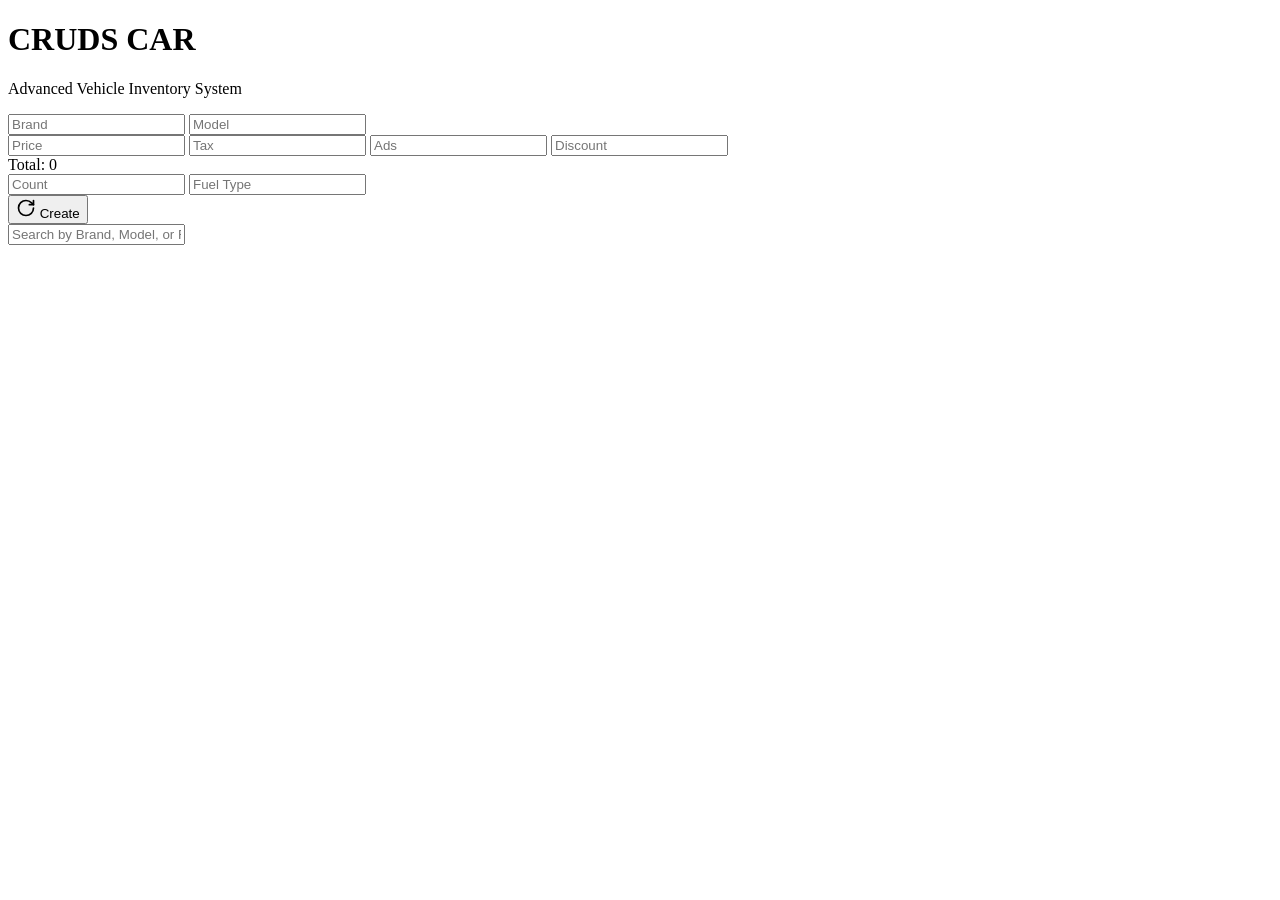
==== commit f6c46775: "Add files via upload" ====
--- a/index.html
+++ b/index.html
@@ -1,303 +1,66 @@
-<!DOCTYPE html>
-<html lang="en">
-  <head>
-    <meta charset="UTF-8" />
-    <meta name="viewport" content="width=device-width, initial-scale=1.0" />
-    <title>Khalifa Chekkouch | Portfolio</title>
-    <link
-      href="https://fonts.googleapis.com/css2?family=Architects+Daughter&display=swap"
-      rel="stylesheet"
-    />
-    <link rel="stylesheet" href="FreeCardsV3.css" />
-  </head>
-  <body>
-    <div class="nav-cards">
-      <a href="#section1" class="nav-card" style="transform: rotate(-2deg)">About</a>
-      <a href="#section2" class="nav-card" style="transform: rotate(3deg)">Skills</a>
-      <a href="#section3" class="nav-card" style="transform: rotate(-1deg)">Projects</a>
-      <a href="#section4" class="nav-card" style="transform: rotate(3deg)">Journey</a>
-      <a href="#section5" class="nav-card" style="transform: rotate(2deg)">Contact</a>
-    </div>
-
-    <!-- START OF SECTION 1: ABOUT -->
-    <section id="section1" class="section section1">
-      <h2 class="section-title big_title">About Me</h2>
-      <div class="content-box">
-        <p>I’m a software student with a strong interest in web development and
-          problem solving. I enjoy building clean, responsive applications and
-          writing readable, well-structured code.</p>
-        <p>I have experience with modern web technologies and backend basics, and
-          I continuously improve my skills through practice and real projects.
-          My goal is to grow as a developer and contribute to meaningful
-          applications while learning new technologies.</p>
-      </div>
-    </section>
-    <!-- END OF SECTION 1: ABOUT -->
-
-    <!-- START OF SECTION 2: NOTES -->
-    <section id="section2" class="section section2">
-      <div class="desk" id="desk">
-        <div class="header">
-          <h1 class="big_title">Creative Chaos</h1>
-          <p>Interact with the cards to discover my skills and experience.</p>
-        </div>
-        <!-- START OF LANGUAGE NOTE -->
-        <!-- CARD 1 -->
-        <div class="card-note language">
-          <span class="category">Languages</span>
-          <h3 class="big_title">HTML</h3>
-          <p>Building clean, semantic, and accessible page structures with modern
-            HTML5.</p>
-        </div>
-        <!-- CARD 2 -->
-        <div class="card-note language">
-          <span class="category">Languages</span>
-          <h3 class="big_title">CSS</h3>
-          <p>Styling responsive layouts using Flexbox, Grid, animations, and
-            modern design techniques.</p>
-        </div>
-        <!-- CARD 3 -->
-        <div class="card-note language">
-          <span class="category">Languages</span>
-          <h3 class="big_title">Python</h3>
-          <p>Writing clean Python code for automation, problem solving, and
-            backend fundamentals.</p>
-        </div>
-        <!-- CARD 4 -->
-        <div class="card-note language">
-          <span class="category">Languages</span>
-          <h3 class="big_title">SQL</h3>
-          <p>Designing and querying relational databases using SQL.</p>
-        </div>
-        <!-- CARD 5 -->
-        <div class="card-note language">
-          <span class="category">Languages</span>
-          <h3 class="big_title">JavaScript</h3>
-          <p>Creating interactive and dynamic web experiences using modern
-            JavaScript (ES6+).</p>
-        </div>
-        <!-- CARD 6 -->
-        <div class="card-note language">
-          <span class="category">Languages</span>
-          <h3 class="big_title">Java</h3>
-          <p>Building object-oriented applications and understanding core programming concepts using Java.</p>
-        </div>
-        <!-- CARD 7 -->
-        <div class="card-note language">
-          <span class="category">Languages</span>
-          <h3 class="big_title">PHP</h3>
-          <p>Developing dynamic and server-side web applications using PHP.</p>
-        </div>
-
-        <!-- END OF LANGUAGE NOTE -->
-
-        <!-- START OF FRAMEWORKS NOTE -->
-        <!-- CARD 1 -->
-        <div class="card-note framework">
-          <span class="category">Frameworks</span>
-          <h3 class="big_title">Bootstrap</h3>
-          <p>Creating responsive and mobile-first interfaces using Bootstrap
-            components and utilities.</p>
-        </div>
-        <!-- CARD 2 -->
-        <div class="card-note framework">
-          <span class="category">Frameworks</span>
-          <h3 class="big_title">Tailwind CSS</h3>
-          <p>Building fast and customizable UI designs using utility-first
-            Tailwind CSS.</p>
-        </div>
-        <!-- CARD 3 -->
-        <div class="card-note framework">
-          <span class="category">Frameworks</span>
-          <h3 class="big_title">React</h3>
-          <p>Creating reusable UI components and single-page applications with
-            React.</p>
-        </div>
-        <!-- END OF FRAMEWORKS NOTE -->
-
-        <!-- START OF TECHNOLOGIES NOTE -->
-        <!-- CARD 1 -->
-        <div class="card-note technologie">
-          <span class="category">Technologies</span>
-          <h3 class="big_title">Git & GitHub</h3>
-          <p>Version control and collaboration on real projects.</p>
-        </div>
-        <!-- CARD 2 -->
-        <div class="card-note technologie">
-          <span class="category">Technologies</span>
-          <h3 class="big_title">REST APIs</h3>
-          <p>Connecting frontend and backend using RESTful services.</p>
-        </div>
-        <!-- CARD 3 -->
-        <div class="card-note technologie">
-          <span class="category">CONCEPTS</span>
-          <h3 class="big_title">Algorithms</h3>
-          <p>Problem solving using structured algorithms (conditions, loops,
-            arrays, searching, and sorting).</p>
-        </div>
-        <!-- CARD 4 -->
-        <div class="card-note technologie">
-          <span class="category">METHODOLOGIES</span>
-          <h3 class="big_title">Merise</h3>
-          <p>Database design methodology using MCD, MLD, and MPD to model
-            information systems.</p>
-        </div>
-        <!-- END OF TECHNOLOGIES NOTE -->
-      </div>
-    </section>
-    <!-- END OF SECTION 2: NOTES -->
-
-    <!-- START OF SECTION 3: PROJECTS -->
-    <section id="section3" class="section section-projects">
-      <h2 class="section-title big_title">Featured Projects</h2>
-      <div class="projects-grid">
-        <div class="project-card">
-          <div>
-            <img class="project-image" src="Screenshot 2026-01-23 182435.png" alt="" srcset=""/>
-          </div>
-          <div class="project-content">
-            <h3 class="big_title">Meal Subscription Landing Page</h3>
-            <p>A modern and responsive landing page for an AI-powered food
-              subscription service that delivers healthy meals tailored to
-              personal tastes and nutritional needs. The project focuses on
-              clean UI design, smooth user experience.</p>
-            <div class="project-tags">
-              <span class="project-tag">HTML</span>
-              <span class="project-tag">CSS</span>
-            </div>
-            <a href="https://omnifood.dev/" target="_blank" class="btn-link">Show More →</a>
-          </div>
-        </div>
-        <div class="project-card">
-          <div>
-            <img class="project-image" src="image1.png" alt="" srcset=""/>
-          </div>
-          <div class="project-content">
-            <h3 class="big_title">Personal Portfolio Website</h3>
-            <p>A clean and modern personal portfolio website designed to showcase
-              projects, skills, and experience. Built with a focus on responsive
-              design, smooth animations.</p>
-            <div class="project-tags">
-              <span class="project-tag">HTML</span>
-              <span class="project-tag">CSS</span>
-              <span class="project-tag">JavaScript</span>
-            </div>
-            <a href="https://khalifachekkouc.github.io/Portfolio/" target="_blank" class="btn-link">Show More →</a>
-          </div>
-        </div>
-        <div class="project-card">
-          <div>
-            <img class="project-image" src="image.png" alt="" srcset=""/>
-          </div>
-          <div class="project-content">
-            <h3 class="big_title">Car Inventory CRUD Application</h3>
-            <p>A dynamic CRUD application for managing car 
-              inventory with pricing logic, fuel type filtering, and 
-              local storage persistence. Built using pure 
-              JavaScript with a modern UI.</p>
-            <div class="project-tags">
-              <span class="project-tag">HTML</span>
-              <span class="project-tag">CSS</span>
-              <span class="project-tag">JavaScript</span>
-            </div>
-            <a href="https://khalifachekkouc.github.io/Cruds-Car/" target="_blank" class="btn-link">Show More →</a>
-          </div>
-        </div>
-      </div>
-    </section>
-    <!-- END OF SECTION 3: PROJECTS -->
-
-    <!-- START OF SECTION 4: Journey -->
-    <section id="section4" class="section section4">
-      <h2 class="section-title big_title">Learning Journey</h2>
-      <div class="journey-timeline">
-        <div class="content-box journey-box">
-          <div class="journey-item">
-            <div class="journey-date big_title">2025 – Present</div>
-            <h3 class="big_title">General Software Development Foundations</h3>
-            <p>This is my first year studying software development. I’m currently
-              learning the basics of databases, frontend, and backend
-              development to build a general understanding of how applications
-              work.</p>
-          </div>
-          <div class="journey-item">
-            <div class="journey-date big_title">2027</div>
-            <h3 class="big_title">Specialized Technician Diploma</h3>
-            <p>By 2027, I aim to graduate as a Specialized Software Development
-              Technician, with a strong foundation in programming, databases,
-              and application development.</p>
-          </div>
-          <div class="journey-item">
-            <div class="journey-date big_title">After 2027</div>
-            <h3 class="big_title">Web Development Specialization</h3>
-            <p>After earning my specialized technician diploma, I plan to
-              specialize in web development, focusing on frontend and backend
-              technologies with the goal of becoming a full-stack web developer.</p>
-          </div>
-        </div>
-      </div>
-    </section>
-    <!-- END OF SECTION 4: Journey -->
-
-    <!-- START OF SECTION 5: CONTACT -->
-        <!-- START OF CARD CONTACT ME -->
-    <section id="section5" class="section section5">
-      <h2 class="section-title big_title">Let’s Connect</h2>
-      <div class="contact-grid">
-        <div class="content-box info-box">
-          <h3 class="form-title">Contact Me</h3>
-          <div class="contact-info">
-            <div class="contact-item">
-              <span>Email:</span>
-              <a href="mailto:jeefreywork@gmail.com" class="contact-link">jeefreywork@gmail.com</a>
-            </div>
-            <div class="contact-item">
-              <span>LinkedIn:</span>
-              <a href="https://www.linkedin.com/in/khalifa-chekkouch-18b72b327/" target="_blank" rel="noopener noreferrer"class="contact-link">Khalifa Chekkouch</a>
-            </div>
-            <div class="contact-item">
-              <span>GitHub:</span>
-              <a href="https://github.com/Khalifachekkouc" target="_blank" rel="noopener noreferrer" class="contact-link" >Khalifa-Chekkouch</a>
-            </div>
-            <div class="contact-item">
-              <span>X (Twitter):</span>
-              <a href="https://x.com/JeefreySmith" target="_blank" rel="noopener noreferrer" class="contact-link" >@JeefreySmith</a>
-            </div>
-            <div class="contact-item">
-              <span>Status:</span>
-              <span style="color: #28a745; font-weight: normal">Available for new projects</span>
-            </div>
-          </div>
-          <p style="margin-top: 2rem; font-style: italic; text-align: center">
-            "The best way to predict the future is to invent it."
-          </p>
-        </div>
-        <!-- END OF CARD CONTACT ME -->
-        <!-- START OF CARD SUGGESTIONE -->
-        <div class="content-box form-box">
-          <div class="contact-form">
-            <h3 class="form-title">Send a Suggestion</h3>
-            <form id="suggestionForm" action="https://formspree.io/f/xzddpvnn" method="post">
-              <div class="form-group">
-                <label class="form-label" for="name" >Your Name</label>
-                <input type="text" name="name" id="name" class="form-input" placeholder="Jeef Rey" required/>
-              </div>
-              <div class="form-group">
-                <label class="form-label" for="email">Your Email</label>
-                <input type="email" name="email" id="email" class="form-input" placeholder="Jeefrey@example.com" required/>
-              </div>
-              <div class="form-group">
-                <label class="form-label" for="message" >Message / Suggestion</label>
-                <textarea name="message" id="message" class="form-textarea" placeholder="I have a suggestion regarding..." required></textarea>
-              </div>
-              <button type="submit" class="submit-btn">Send Message</button>
-            </form>
-          </div>
-        </div>
-      </div>
-        <!-- END OF CARD SUGGESTIONE -->
-    </section>
-    <!-- END OF SECTION 5: CONTACT -->
-    <script src="FreeCardsV3.js"></script>
-  </body>
-</html>
+<!DOCTYPE html>
+<html lang="en">
+
+<head>
+    <meta charset="UTF-8">
+    <meta name="viewport" content="width=device-width, initial-scale=1.0">
+    <title>Car Management System</title>
+    <link rel="stylesheet" href="Cruds.css">
+    <link rel="preconnect" href="https://fonts.googleapis.com" />
+    <link rel="preconnect" href="https://fonts.gstatic.com" crossorigin />
+    <link href="https://fonts.googleapis.com/css2?family=Architects+Daughter&display=swap" rel="stylesheet" />
+</head>
+
+<body>
+    <div class="container">
+        <header class="head">
+            <h1>CRUDS CAR</h1>
+            <p>Advanced Vehicle Inventory System</p>
+        </header>
+
+        <section class="inputs-section">
+            <div class="card form-card">
+                <div class="tape"></div>
+                <div class="grid-2">
+                    <input type="text" placeholder="Brand" id="brand">
+                    <input type="text" placeholder="Model" id="model">
+                </div>
+                <div class="price-grid">
+                    <input onkeyup="getTotal()" type="number" placeholder="Price" id="price">
+                    <input onkeyup="getTotal()" type="number" placeholder="Tax" id="tax">
+                    <input onkeyup="getTotal()" type="number" placeholder="Ads" id="ads">
+                    <input onkeyup="getTotal()" type="number" placeholder="Discount" id="discount">
+                    <div id="total-badge">Total: <span id="total-val">0</span></div>
+                </div>
+                <div class="grid-2"> 
+                    <input type="number" placeholder="Count" id="count">
+                    <input type="text" placeholder="Fuel Type" id="type">
+                </div>
+                <button id="submit-btn" onclick="handleSubmit()">
+                   <svg  width="20" height="20" viewBox="0 0 24 24" fill="none"
+            stroke="currentColor" stroke-width="2" stroke-linecap="round" stroke-linejoin="round">
+            <path d="M21 12a9 9 0 1 1-9-9c2.52 0 4.93 1 6.74 2.74L21 8"></path>
+            <path d="M21 3v5h-5"></path>
+          </svg>
+                    Create</button>
+            </div>
+        </section>
+
+        <section class="outputs-section">
+            <div class="search-block card">
+                <div class="tape"></div>
+                <input type="text" onkeyup="searchData(this.value)"
+                    placeholder="Search by Brand, Model, or Fuel Type..." id="search">
+            </div>
+
+            <div id="deleteAllBtnContainer"></div>
+
+            <div id="cards-container" class="cards-grid">
+                
+            </div>
+        </section>
+    </div>
+    <script src="Cruds.js"></script>
+</body>
+
+</html>
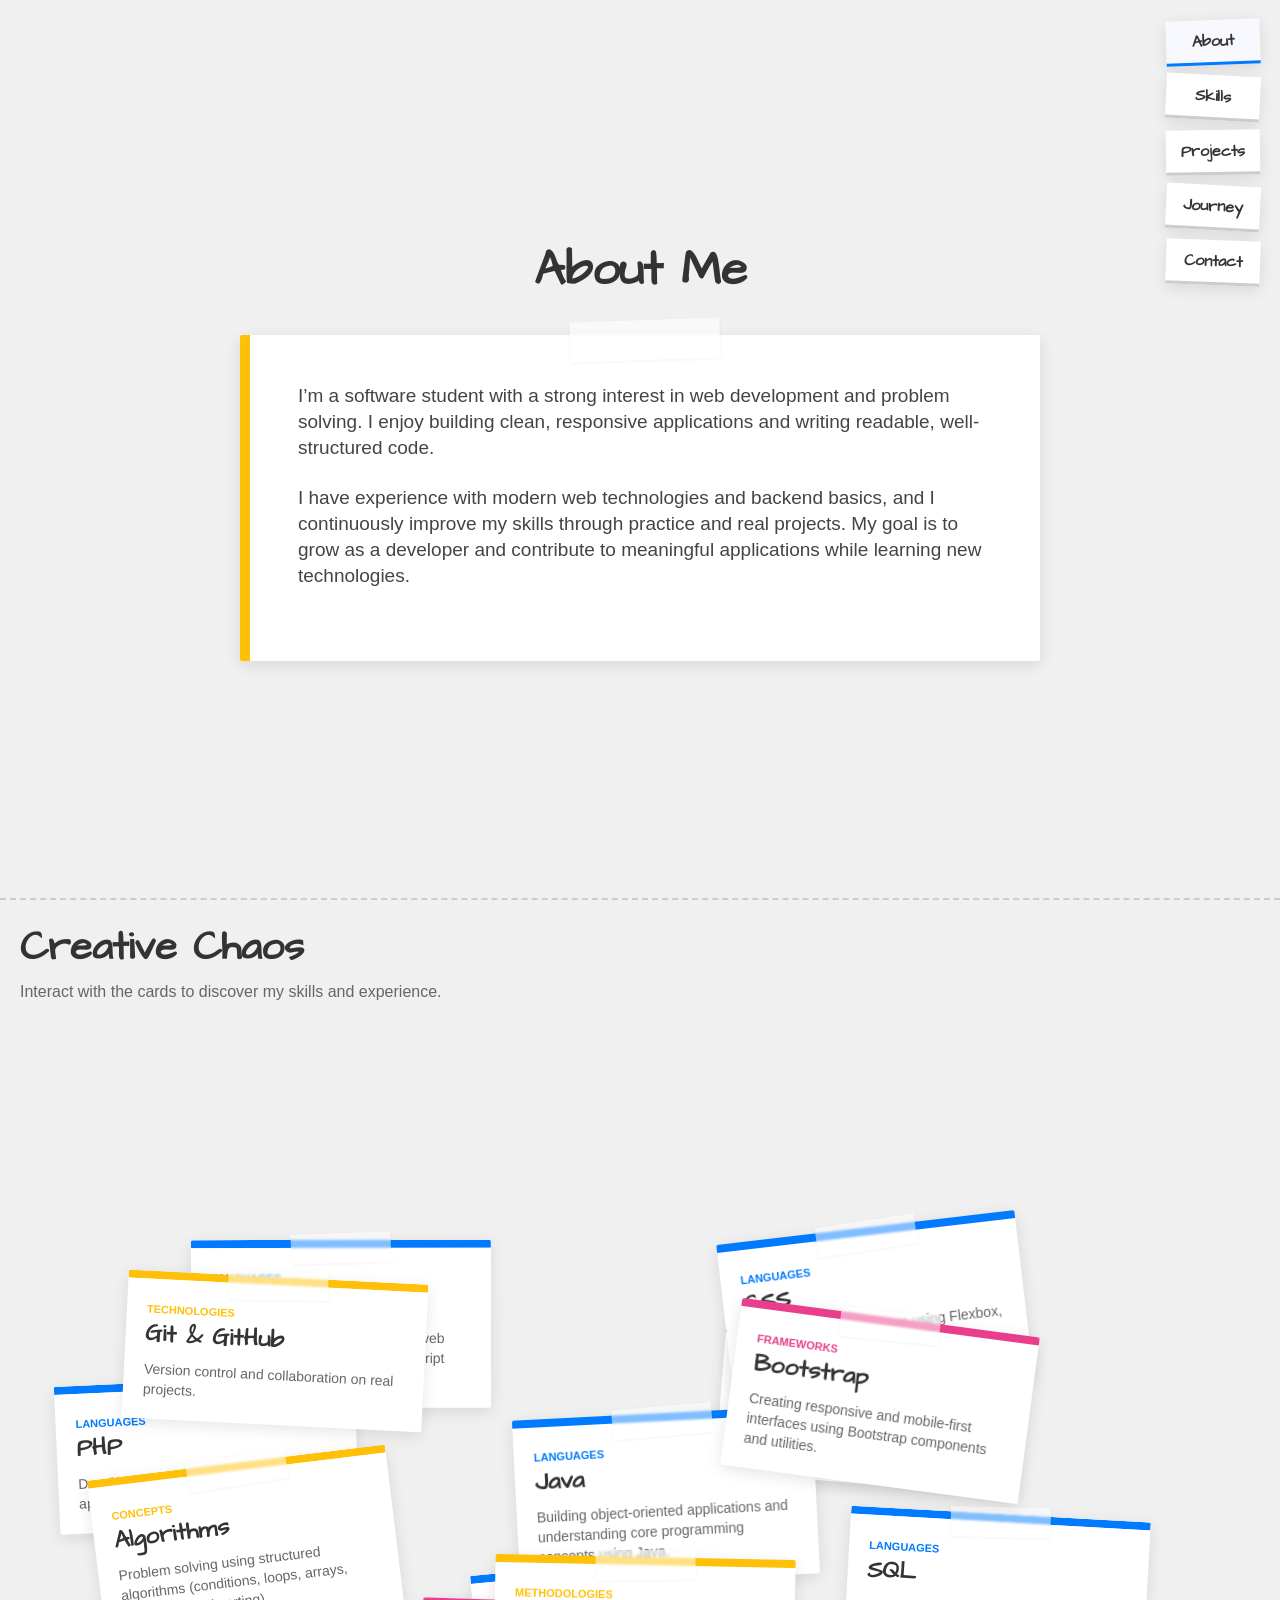
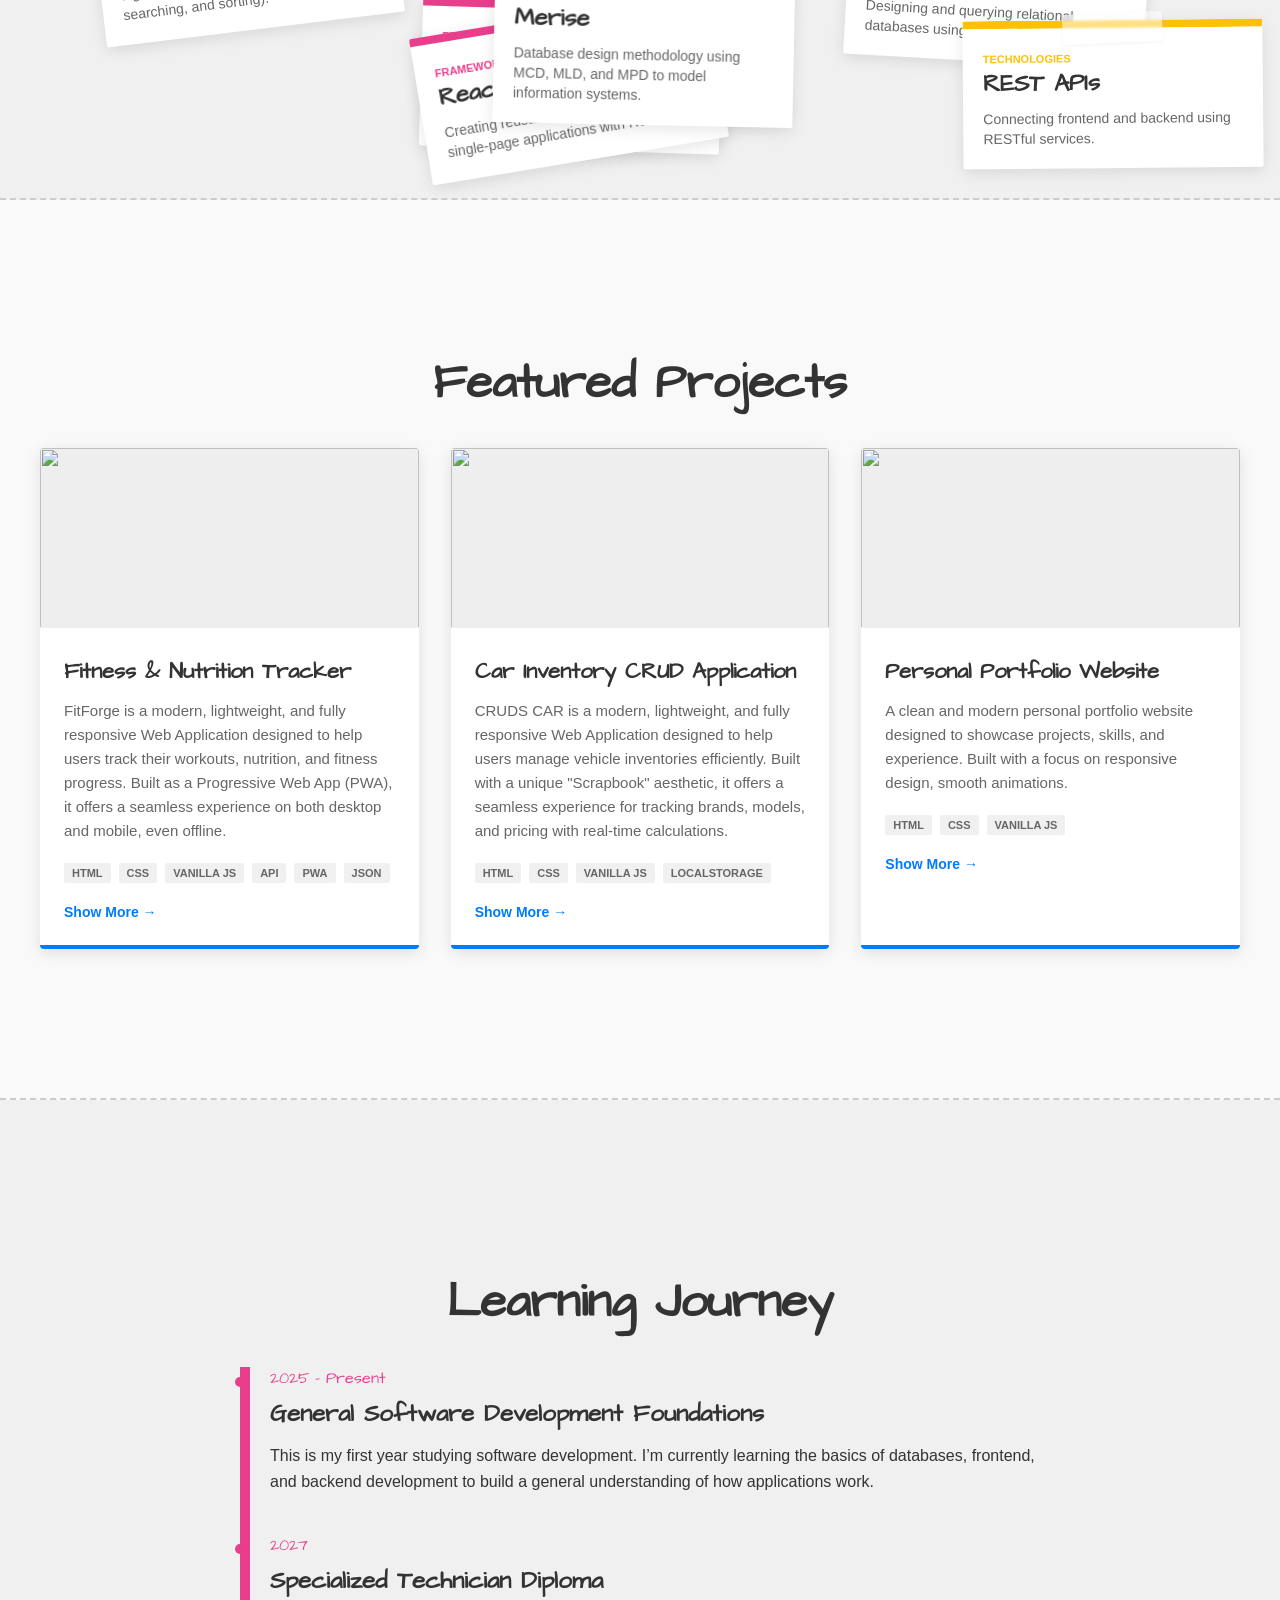
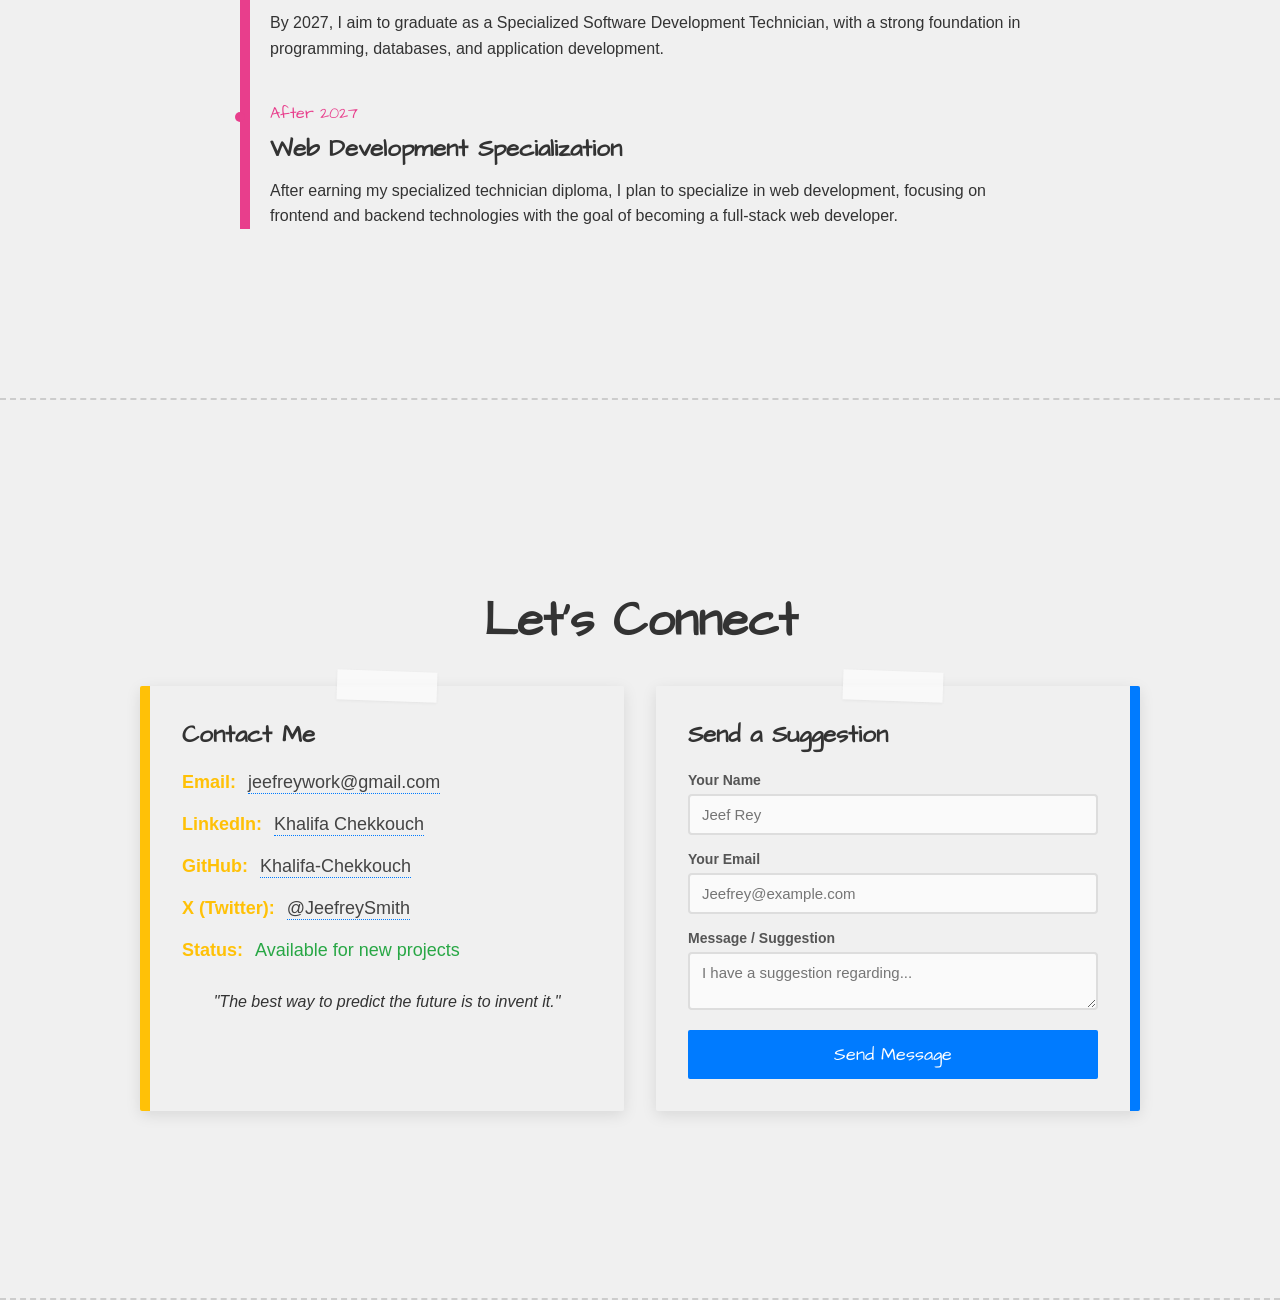
==== commit 52640f35: "Add files via upload" ====
--- a/index.html
+++ b/index.html
@@ -1,66 +1,306 @@
-<!DOCTYPE html>
-<html lang="en">
-
-<head>
-    <meta charset="UTF-8">
-    <meta name="viewport" content="width=device-width, initial-scale=1.0">
-    <title>Car Management System</title>
-    <link rel="stylesheet" href="Cruds.css">
-    <link rel="preconnect" href="https://fonts.googleapis.com" />
-    <link rel="preconnect" href="https://fonts.gstatic.com" crossorigin />
-    <link href="https://fonts.googleapis.com/css2?family=Architects+Daughter&display=swap" rel="stylesheet" />
-</head>
-
-<body>
-    <div class="container">
-        <header class="head">
-            <h1>CRUDS CAR</h1>
-            <p>Advanced Vehicle Inventory System</p>
-        </header>
-
-        <section class="inputs-section">
-            <div class="card form-card">
-                <div class="tape"></div>
-                <div class="grid-2">
-                    <input type="text" placeholder="Brand" id="brand">
-                    <input type="text" placeholder="Model" id="model">
-                </div>
-                <div class="price-grid">
-                    <input onkeyup="getTotal()" type="number" placeholder="Price" id="price">
-                    <input onkeyup="getTotal()" type="number" placeholder="Tax" id="tax">
-                    <input onkeyup="getTotal()" type="number" placeholder="Ads" id="ads">
-                    <input onkeyup="getTotal()" type="number" placeholder="Discount" id="discount">
-                    <div id="total-badge">Total: <span id="total-val">0</span></div>
-                </div>
-                <div class="grid-2"> 
-                    <input type="number" placeholder="Count" id="count">
-                    <input type="text" placeholder="Fuel Type" id="type">
-                </div>
-                <button id="submit-btn" onclick="handleSubmit()">
-                   <svg  width="20" height="20" viewBox="0 0 24 24" fill="none"
-            stroke="currentColor" stroke-width="2" stroke-linecap="round" stroke-linejoin="round">
-            <path d="M21 12a9 9 0 1 1-9-9c2.52 0 4.93 1 6.74 2.74L21 8"></path>
-            <path d="M21 3v5h-5"></path>
-          </svg>
-                    Create</button>
-            </div>
-        </section>
-
-        <section class="outputs-section">
-            <div class="search-block card">
-                <div class="tape"></div>
-                <input type="text" onkeyup="searchData(this.value)"
-                    placeholder="Search by Brand, Model, or Fuel Type..." id="search">
-            </div>
-
-            <div id="deleteAllBtnContainer"></div>
-
-            <div id="cards-container" class="cards-grid">
-                
-            </div>
-        </section>
-    </div>
-    <script src="Cruds.js"></script>
-</body>
-
-</html>+<!DOCTYPE html>
+<html lang="en">
+  <head>
+    <meta charset="UTF-8" />
+    <meta name="viewport" content="width=device-width, initial-scale=1.0" />
+    <title>Khalifa Chekkouch | Portfolio</title>
+    <link
+      href="https://fonts.googleapis.com/css2?family=Architects+Daughter&display=swap"
+      rel="stylesheet"
+    />
+    <link rel="stylesheet" href="FreeCardsV3.css" />
+  </head>
+  <body> 
+    <div class="nav-cards">
+      <a href="#section1" class="nav-card" style="transform: rotate(-2deg)">About</a>
+      <a href="#section2" class="nav-card" style="transform: rotate(3deg)">Skills</a>
+      <a href="#section3" class="nav-card" style="transform: rotate(-1deg)">Projects</a>
+      <a href="#section4" class="nav-card" style="transform: rotate(3deg)">Journey</a>
+      <a href="#section5" class="nav-card" style="transform: rotate(2deg)">Contact</a>
+    </div>
+
+    <!-- START OF SECTION 1: ABOUT -->
+    <section id="section1" class="section section1">
+      <h2 class="section-title big_title">About Me</h2>
+      <div class="content-box">
+        <p>I’m a software student with a strong interest in web development and
+          problem solving. I enjoy building clean, responsive applications and
+          writing readable, well-structured code.</p>
+        <p>I have experience with modern web technologies and backend basics, and
+          I continuously improve my skills through practice and real projects.
+          My goal is to grow as a developer and contribute to meaningful
+          applications while learning new technologies.</p>
+      </div>
+    </section>
+    <!-- END OF SECTION 1: ABOUT -->
+
+    <!-- START OF SECTION 2: NOTES -->
+    <section id="section2" class="section section2">
+      <div class="desk" id="desk">
+        <div class="header">
+          <h1 class="big_title">Creative Chaos</h1>
+          <p>Interact with the cards to discover my skills and experience.</p>
+        </div>
+        <!-- START OF LANGUAGE NOTE -->
+        <!-- CARD 1 -->
+        <div class="card-note language">
+          <span class="category">Languages</span>
+          <h3 class="big_title">HTML</h3>
+          <p>Building clean, semantic, and accessible page structures with modern
+            HTML5.</p>
+        </div>
+        <!-- CARD 2 -->
+        <div class="card-note language">
+          <span class="category">Languages</span>
+          <h3 class="big_title">CSS</h3>
+          <p>Styling responsive layouts using Flexbox, Grid, animations, and
+            modern design techniques.</p>
+        </div>
+        <!-- CARD 3 -->
+        <div class="card-note language">
+          <span class="category">Languages</span>
+          <h3 class="big_title">Python</h3>
+          <p>Writing clean Python code for automation, problem solving, and
+            backend fundamentals.</p>
+        </div>
+        <!-- CARD 4 -->
+        <div class="card-note language">
+          <span class="category">Languages</span>
+          <h3 class="big_title">SQL</h3>
+          <p>Designing and querying relational databases using SQL.</p>
+        </div>
+        <!-- CARD 5 -->
+        <div class="card-note language">
+          <span class="category">Languages</span>
+          <h3 class="big_title">JavaScript</h3>
+          <p>Creating interactive and dynamic web experiences using modern
+            JavaScript (ES6+).</p>
+        </div>
+        <!-- CARD 6 -->
+        <div class="card-note language">
+          <span class="category">Languages</span>
+          <h3 class="big_title">Java</h3>
+          <p>Building object-oriented applications and understanding core programming concepts using Java.</p>
+        </div>
+        <!-- CARD 7 -->
+        <div class="card-note language">
+          <span class="category">Languages</span>
+          <h3 class="big_title">PHP</h3>
+          <p>Developing dynamic and server-side web applications using PHP.</p>
+        </div>
+
+        <!-- END OF LANGUAGE NOTE -->
+
+        <!-- START OF FRAMEWORKS NOTE -->
+        <!-- CARD 1 -->
+        <div class="card-note framework">
+          <span class="category">Frameworks</span>
+          <h3 class="big_title">Bootstrap</h3>
+          <p>Creating responsive and mobile-first interfaces using Bootstrap
+            components and utilities.</p>
+        </div>
+        <!-- CARD 2 -->
+        <div class="card-note framework">
+          <span class="category">Frameworks</span>
+          <h3 class="big_title">Tailwind CSS</h3>
+          <p>Building fast and customizable UI designs using utility-first
+            Tailwind CSS.</p>
+        </div>
+        <!-- CARD 3 -->
+        <div class="card-note framework">
+          <span class="category">Frameworks</span>
+          <h3 class="big_title">React</h3>
+          <p>Creating reusable UI components and single-page applications with
+            React.</p>
+        </div>
+        <!-- END OF FRAMEWORKS NOTE -->
+
+        <!-- START OF TECHNOLOGIES NOTE -->
+        <!-- CARD 1 -->
+        <div class="card-note technologie">
+          <span class="category">Technologies</span>
+          <h3 class="big_title">Git & GitHub</h3>
+          <p>Version control and collaboration on real projects.</p>
+        </div>
+        <!-- CARD 2 -->
+        <div class="card-note technologie">
+          <span class="category">Technologies</span>
+          <h3 class="big_title">REST APIs</h3>
+          <p>Connecting frontend and backend using RESTful services.</p>
+        </div>
+        <!-- CARD 3 -->
+        <div class="card-note technologie">
+          <span class="category">CONCEPTS</span>
+          <h3 class="big_title">Algorithms</h3>
+          <p>Problem solving using structured algorithms (conditions, loops,
+            arrays, searching, and sorting).</p>
+        </div>
+        <!-- CARD 4 -->
+        <div class="card-note technologie">
+          <span class="category">METHODOLOGIES</span>
+          <h3 class="big_title">Merise</h3>
+          <p>Database design methodology using MCD, MLD, and MPD to model
+            information systems.</p>
+        </div>
+        <!-- END OF TECHNOLOGIES NOTE -->
+      </div>
+    </section>
+    <!-- END OF SECTION 2: NOTES -->
+
+    <!-- START OF SECTION 3: PROJECTS -->
+    <section id="section3" class="section section-projects">
+      <h2 class="section-title big_title">Featured Projects</h2>
+      <div class="projects-grid">
+        <div class="project-card">
+          <div>
+            <img class="project-image" src="Project_Gym.png" alt="" srcset=""/>
+          </div>
+          <div class="project-content">
+            <h3 class="big_title">Fitness & Nutrition Tracker</h3>
+            <p>FitForge is a modern, lightweight, and fully responsive Web Application designed to help users track their workouts,
+              nutrition, and fitness progress. Built as a Progressive Web App (PWA), it offers a seamless experience on both desktop
+              and mobile, even offline.</p>
+            <div class="project-tags">
+              <span class="project-tag">HTML</span>
+              <span class="project-tag">CSS</span>
+              <span class="project-tag">Vanilla JS</span>
+              <span class="project-tag">API</span>
+              <span class="project-tag">PWA</span>
+              <span class="project-tag">JSON</span>
+            </div>
+            <a href="https://khalifachekkouc.github.io/Fit-Forge/" target="_blank" class="btn-link">Show More →</a>
+          </div>
+        </div>
+        <div class="project-card">
+          <div>
+            <img class="project-image" src="crud.png" alt="" srcset=""/>
+          </div>
+          <div class="project-content">
+            <h3 class="big_title">Car Inventory CRUD Application</h3>
+            <p>CRUDS CAR is a modern, lightweight, and fully responsive Web Application designed to help users manage vehicle
+              inventories efficiently. Built with a unique "Scrapbook" aesthetic, it offers a seamless experience for tracking
+              brands, models, and pricing with real-time calculations.</p>
+            <div class="project-tags">
+              <span class="project-tag">HTML</span>
+              <span class="project-tag">CSS</span>
+              <span class="project-tag">Vanilla JS</span>
+              <span class="project-tag">LocalStorage</span>
+            </div>
+            <a href="https://khalifachekkouc.github.io/Cruds-Car/" target="_blank" class="btn-link">Show More →</a>
+          </div>
+        </div>
+        <div class="project-card">
+          <div>
+            <img class="project-image" src="Portfolio.png" alt="" srcset=""/>
+          </div>
+          <div class="project-content">
+            <h3 class="big_title">Personal Portfolio Website</h3>
+            <p>A clean and modern personal portfolio website designed to showcase
+              projects, skills, and experience. Built with a focus on responsive
+              design, smooth animations.</p>
+            <div class="project-tags">
+              <span class="project-tag">HTML</span>
+              <span class="project-tag">CSS</span>
+              <span class="project-tag">Vanilla JS</span>
+            </div>
+            <a href="https://khalifachekkouc.github.io/Portfolio/" target="_blank" class="btn-link">Show More →</a>
+          </div>
+        </div>
+      </div>
+    </section>
+    <!-- END OF SECTION 3: PROJECTS -->
+
+    <!-- START OF SECTION 4: Journey -->
+    <section id="section4" class="section section4">
+      <h2 class="section-title big_title">Learning Journey</h2>
+      <div class="journey-timeline">
+        <div class="content-box journey-box">
+          <div class="journey-item">
+            <div class="journey-date big_title">2025 – Present</div>
+            <h3 class="big_title">General Software Development Foundations</h3>
+            <p>This is my first year studying software development. I’m currently
+              learning the basics of databases, frontend, and backend
+              development to build a general understanding of how applications
+              work.</p>
+          </div>
+          <div class="journey-item">
+            <div class="journey-date big_title">2027</div>
+            <h3 class="big_title">Specialized Technician Diploma</h3>
+            <p>By 2027, I aim to graduate as a Specialized Software Development
+              Technician, with a strong foundation in programming, databases,
+              and application development.</p>
+          </div>
+          <div class="journey-item">
+            <div class="journey-date big_title">After 2027</div>
+            <h3 class="big_title">Web Development Specialization</h3>
+            <p>After earning my specialized technician diploma, I plan to
+              specialize in web development, focusing on frontend and backend
+              technologies with the goal of becoming a full-stack web developer.</p>
+          </div>
+        </div>
+      </div>
+    </section>
+    <!-- END OF SECTION 4: Journey -->
+
+    <!-- START OF SECTION 5: CONTACT -->
+        <!-- START OF CARD CONTACT ME -->
+    <section id="section5" class="section section5">
+      <h2 class="section-title big_title">Let’s Connect</h2>
+      <div class="contact-grid">
+        <div class="content-box info-box">
+          <h3 class="form-title">Contact Me</h3>
+          <div class="contact-info">
+            <div class="contact-item">
+              <span>Email:</span>
+              <a href="mailto:jeefreywork@gmail.com" class="contact-link">jeefreywork@gmail.com</a>
+            </div>
+            <div class="contact-item">
+              <span>LinkedIn:</span>
+              <a href="https://www.linkedin.com/in/khalifa-chekkouch-18b72b327/" target="_blank" rel="noopener noreferrer"class="contact-link">Khalifa Chekkouch</a>
+            </div>
+            <div class="contact-item">
+              <span>GitHub:</span>
+              <a href="https://github.com/Khalifachekkouc" target="_blank" rel="noopener noreferrer" class="contact-link" >Khalifa-Chekkouch</a>
+            </div>
+            <div class="contact-item">
+              <span>X (Twitter):</span>
+              <a href="https://x.com/JeefreySmith" target="_blank" rel="noopener noreferrer" class="contact-link" >@JeefreySmith</a>
+            </div>
+            <div class="contact-item">
+              <span>Status:</span>
+              <span style="color: #28a745; font-weight: normal">Available for new projects</span>
+            </div>
+          </div>
+          <p style="margin-top: 2rem; font-style: italic; text-align: center">
+            "The best way to predict the future is to invent it."
+          </p>
+        </div>
+        <!-- END OF CARD CONTACT ME -->
+        <!-- START OF CARD SUGGESTIONE -->
+        <div class="content-box form-box">
+          <div class="contact-form">
+            <h3 class="form-title">Send a Suggestion</h3>
+            <form id="suggestionForm" action="https://formspree.io/f/xzddpvnn" method="post">
+              <div class="form-group">
+                <label class="form-label" for="name" >Your Name</label>
+                <input type="text" name="name" id="name" class="form-input" placeholder="Jeef Rey" required/>
+              </div>
+              <div class="form-group">
+                <label class="form-label" for="email">Your Email</label>
+                <input type="email" name="email" id="email" class="form-input" placeholder="Jeefrey@example.com" required/>
+              </div>
+              <div class="form-group">
+                <label class="form-label" for="message" >Message / Suggestion</label>
+                <textarea name="message" id="message" class="form-textarea" placeholder="I have a suggestion regarding..." required></textarea>
+              </div>
+              <button type="submit" class="submit-btn">Send Message</button>
+            </form>
+          </div>
+        </div>
+      </div>
+        <!-- END OF CARD SUGGESTIONE -->
+    </section>
+    <!-- END OF SECTION 5: CONTACT -->
+    <script src="FreeCardsV3.js"></script>
+  </body>
+</html>
--- a/FreeCardsV3.css
+++ b/FreeCardsV3.css
@@ -0,0 +1,458 @@
+* {
+  box-sizing: border-box;
+  margin: 0;
+  padding: 0;
+}
+html {
+  scroll-behavior: smooth;
+}
+body {
+  background-color: #f0f0f0;
+  font-family: "Segoe UI", Helvetica, Arial, sans-serif;
+  /* overflow-x: hidden; */
+  color: #333;
+  scroll-behavior: smooth;
+}
+/* Navigation Cards */
+.nav-cards {
+  position: fixed;
+  top: 20px;
+  right: 20px;
+  z-index: 2000;
+  display: flex;
+  flex-direction: column;
+  gap: 10px;
+}
+.nav-card {
+  background: white;
+  padding: 10px 15px;
+  box-shadow: 0 4px 15px rgba(0, 0, 0, 0.1);
+  text-decoration: none;
+  color: #333;
+  font-family: "Architects Daughter";
+  font-weight: bold;
+  transition: transform 0.2s, box-shadow 0.2s;
+  border-bottom: 3px solid #ccc;
+  text-align: center;
+  cursor: pointer;
+}
+.nav-card:hover {
+  transform: scale(1.1) rotate(0deg);
+  box-shadow: 0 10px 25px rgba(0, 0, 0, 0.15);
+  z-index: 2001;
+}
+.nav-card.active {
+  border-bottom-color: #007bff;
+  background: #f8f9ff;
+}
+
+/* SECTIONS */
+.section {
+  min-height: 100vh;
+  padding: 64px 32px;
+  display: flex;
+  flex-direction: column;
+  align-items: center;
+  justify-content: center;
+  border-bottom: 2px dashed #ccc;
+}
+.big_title {
+  font-family: "Architects Daughter";
+}
+.section-title {
+  font-size: 48px;
+  margin-bottom: 32px;
+  color: #333;
+  text-align: center;
+}
+
+/* SECTION 1: ABOUT */
+.section1 .content-box {
+  background: #ffffff;
+  padding: 48px;
+  max-width: 800px;
+  box-shadow: 0 4px 15px rgba(0, 0, 0, 0.1);
+  border-radius: 2px;
+  border-left: 10px solid #ffc107;
+  position: relative;
+}
+.section1 .content-box::before {
+  content: "";
+  position: absolute;
+  top: -15px;
+  left: 50%;
+  transform: translateX(-50%) rotate(-2deg);
+  width: 150px;
+  height: 40px;
+  background: rgba(255, 255, 255, 0.6);
+  backdrop-filter: blur(1px);
+  box-shadow: 0 1px 3px rgba(0, 0, 0, 0.05);
+}
+.section1 p {
+  font-size: 19px;
+  line-height: 26px;
+  color: #444;
+  margin-bottom: 24px;
+}
+
+/* SECTION 2: NOTES */
+.section2 {
+  height: 100vh;
+  overflow: hidden;
+  padding: 0;
+  border-bottom: 2px dashed #ccc;
+  position: relative;
+}
+
+.header {
+  position: absolute;
+  top: 20px;
+  left: 20px;
+  z-index: 1000;
+  pointer-events: none;
+}
+.header h1 {
+  font-size: 40px;
+  margin-bottom: 8px;
+  color: #333;
+}
+.header p {
+  color: #666;
+  font-size: 16px;
+}
+.desk {
+  /* position: relative; */
+  width: 100%;
+  height: 100%;
+}
+
+/* Mobile for cards */
+@media (max-width: 767px) {
+  .section2 {
+    height: auto;
+    min-height: 100vh;
+    overflow: visible;
+  }
+  .desk {
+    display: flex;
+    flex-direction: column;
+    align-items: center;
+    gap: 20px;
+    padding: 100px 20px 20px 20px;
+  }
+  .card-note {
+    position: static !important;
+    width: 90%;
+    max-width: 400px;
+    margin: 0;
+    transform: none !important;
+    cursor: default;
+    pointer-events: none;
+  }
+  .header {
+    position: relative;
+    top: auto;
+    left: auto;
+    text-align: center;
+    margin-bottom: 20px;
+  }
+}
+.card-note {
+  position: absolute;
+  width: 300px;
+  padding: 20px;
+  background: #ffffff;
+  box-shadow: 0 4px 15px rgba(0, 0, 0, 0.1);
+  border-top: 8px solid #ccc;
+  border-radius: 2px;
+  cursor: grab;
+}
+.card-note:active {
+  cursor: grabbing;
+}
+
+.category {
+  font-size: 11px;
+  font-weight: bold;
+  text-transform: uppercase;
+  margin-bottom: 8px;
+  /* display: block; */
+}
+.card-note h3 {
+  font-size: 24px;
+  margin-bottom: 8px;
+  color: #333;
+}
+.card-note p {
+  font-size: 14px;
+  color: #666;
+  line-height: 20px;
+}
+.card-note::before {
+  content: "";
+  position: absolute;
+  top: -15px;
+  left: 50%;
+  transform: translateX(-50%) rotate(-2deg);
+  width: 100px;
+  height: 30px;
+  background: rgba(255, 255, 255, 0.5);
+  backdrop-filter: blur(1px);
+  box-shadow: 0 1px 3px rgba(0, 0, 0, 0.05);
+}
+
+.card-note.language {
+  border-top-color: #007bff;
+}
+.card-note.technologie {
+  border-top-color: #ffc107;
+}
+.card-note.framework {
+  border-top-color: #e83e8c;
+}
+.card-note.language .category {
+  color: #007bff;
+}
+.card-note.technologie .category {
+  color: #ffc107;
+}
+.card-note.framework .category {
+  color: #e83e8c;
+}
+
+/* SECTION 3: PROJECTS */
+.section-projects {
+  background-color: #f9f9f9;
+}
+.projects-grid {
+  display: grid;
+  grid-template-columns: repeat(auto-fit, minmax(300px, 1fr));
+  gap: 32px;
+  max-width: 1200px;
+  width: 100%;
+}
+.project-card {
+  background: white;
+  box-shadow: 0 4px 15px rgba(0, 0, 0, 0.1);
+  border-radius: 4px;
+  overflow: hidden;
+  transition: transform 0.3s, box-shadow 0.3s;
+  border-bottom: 4px solid #007bff;
+  /* position: relative; */
+}
+.project-card:hover {
+  transform: translateY(-8px);
+  box-shadow: 0 12px 30px rgba(0, 0, 0, 0.15);
+}
+.project-image {
+  width: 100%;
+  height: 180px;
+  background-color: #eee;
+  background-size: cover;
+  background-position: center;
+  border-bottom: 1px solid #eee;
+}
+.project-content {
+  padding: 24px;
+}
+.project-card h3 {
+  font-family: "Architects Daughter";
+  font-size: 22px;
+  margin-bottom: 12px;
+  color: #333;
+}
+.project-card p {
+  font-size: 15px;
+  color: #666;
+  line-height: 1.6;
+  margin-bottom: 20px;
+}
+.project-tags {
+  display: flex;
+  flex-wrap: wrap;
+  gap: 8px;
+  margin-bottom: 20px;
+}
+.project-tag {
+  font-size: 11px;
+  font-weight: bold;
+  text-transform: uppercase;
+  padding: 4px 8px;
+  background: #f0f0f0;
+  color: #666;
+  border-radius: 2px;
+}
+.btn-link {
+  color: #007bff;
+  text-decoration: none;
+  font-weight: bold;
+  font-size: 14px;
+  /* display: inline-flex; */
+  align-items: center;
+  gap: 4px;
+  transition: color 0.2s;
+}
+.btn-link:hover {
+  color: #0056b3;
+}
+/* SECTION 4: CONTACT */
+.section4 {
+  background-color: #f0f0f0;
+}
+.journey-timeline {
+  max-width: 800px;
+  width: 100%;
+}
+.journey-box {
+  border-left: 10px solid #e83e8c !important;
+}
+.journey-item {
+  margin-bottom: 40px;
+  position: relative;
+  padding-left: 20px;
+}
+.journey-item:last-child {
+  margin-bottom: 0;
+}
+.journey-date {
+  font-size: 16px;
+  color: #e83e8c;
+  margin-bottom: 8px;
+}
+.journey-item h3 {
+  font-size: 24px;
+  margin-bottom: 12px;
+}
+.journey-item p {
+  font-size: 16px;
+  line-height: 1.6;
+}
+.journey-item:after {
+  content: "";
+  position: absolute;
+  left: -15px;
+  top: 10px;
+  width: 10px;
+  height: 10px;
+  background: #e83e8c;
+  border-radius: 50%;
+}
+/* SECTION 5: CONTACT */
+.section5 .contact-grid {
+  display: grid;
+  grid-template-columns: repeat(auto-fit, minmax(300px, 1fr));
+  gap: 32px;
+  max-width: 1000px;
+  width: 100%;
+}
+
+.section5 .content-box {
+  padding: 32px;
+  width: 100%;
+  box-shadow: 0 4px 15px rgba(0, 0, 0, 0.1);
+  border-radius: 2px;
+  position: relative;
+  transition: background-color 0.3s ease;
+}
+
+.section5 .info-box {
+  border-left: 10px solid #ffc107;
+}
+
+.section5 .form-box {
+  border-right: 10px solid #007bff;
+}
+
+.section5 .content-box::before {
+  content: "";
+  position: absolute;
+  top: -15px;
+  left: 50%;
+  transform: translateX(-50%) rotate(2deg);
+  width: 100px;
+  height: 30px;
+  background: rgba(255, 255, 255, 0.6);
+  backdrop-filter: blur(1px);
+  box-shadow: 0 1px 3px rgba(0, 0, 0, 0.05);
+}
+.contact-info {
+  display: flex;
+  flex-direction: column;
+  gap: 20px;
+}
+
+.contact-item {
+  font-size: 18px;
+  color: #444;
+  display: flex;
+  align-items: center;
+  gap: 12px;
+}
+
+.contact-item span {
+  font-weight: bold;
+  color: #ffc107;
+}
+
+.contact-link {
+  color: #444;
+  text-decoration: none;
+  border-bottom: 1px dotted #007bff;
+  transition: color 0.2s;
+}
+.contact-link:hover {
+  color: #007bff;
+  border-bottom: 1px solid #007bff;
+}
+
+.contact-form {
+  width: 100%;
+}
+
+.form-title {
+  font-family: "Architects Daughter";
+  font-size: 24px;
+  margin-bottom: 20px;
+  color: #333;
+}
+
+.form-group {
+  margin-bottom: 16px;
+}
+
+.form-label {
+  display: block;
+  margin-bottom: 6px;
+  font-size: 14px;
+  font-weight: bold;
+  color: #555;
+}
+
+.form-input,
+.form-textarea {
+  width: 100%;
+  padding: 10px 12px;
+  border: 2px solid #ddd;
+  border-radius: 4px;
+  font-family: inherit;
+  font-size: 15px;
+  background: #fafafa;
+}
+
+.submit-btn {
+  background-color: #007bff;
+  color: white;
+  border: none;
+  padding: 12px 24px;
+  font-family: "Architects Daughter";
+  font-size: 18px;
+  cursor: pointer;
+  border-radius: 2px;
+  transition: transform 0.1s, background-color 0.2s;
+  width: 100%;
+}
+
+.submit-btn:hover {
+  background-color: #0056b3;
+  transform: scale(1.02);
+}
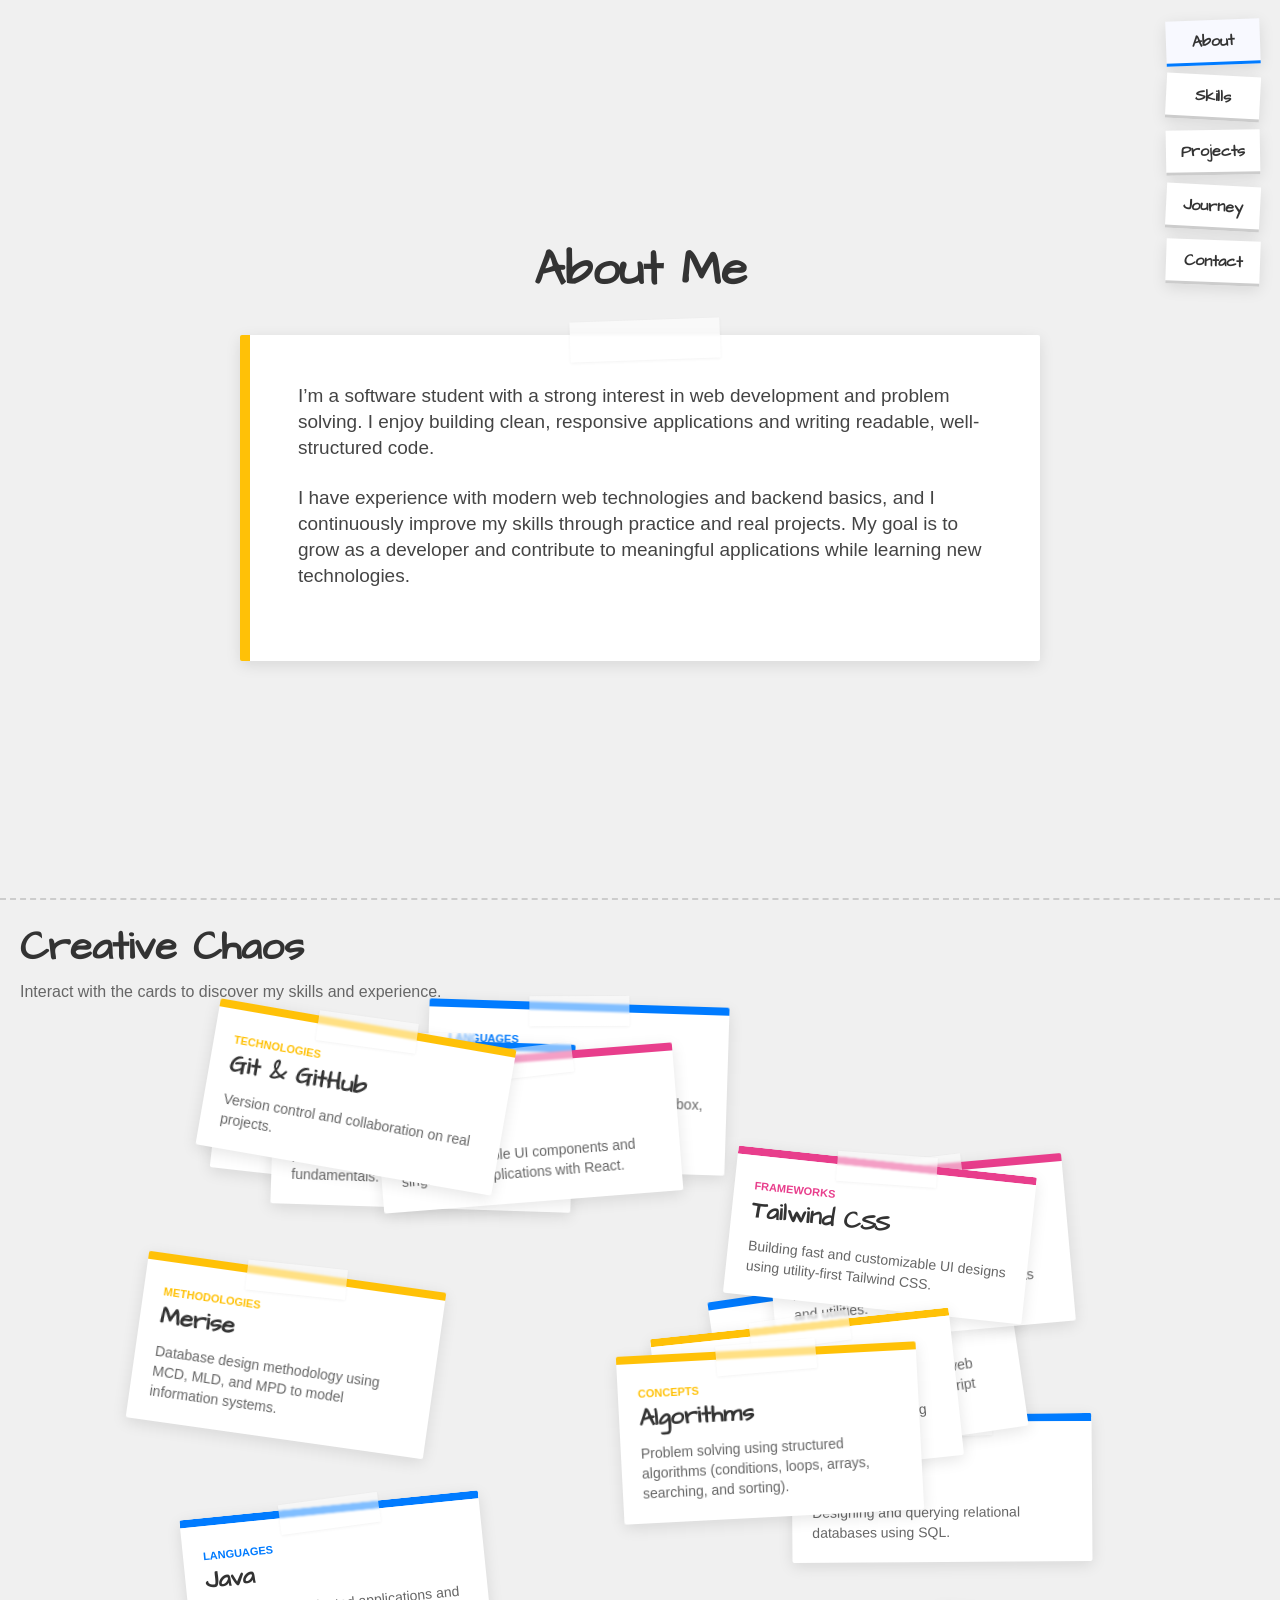
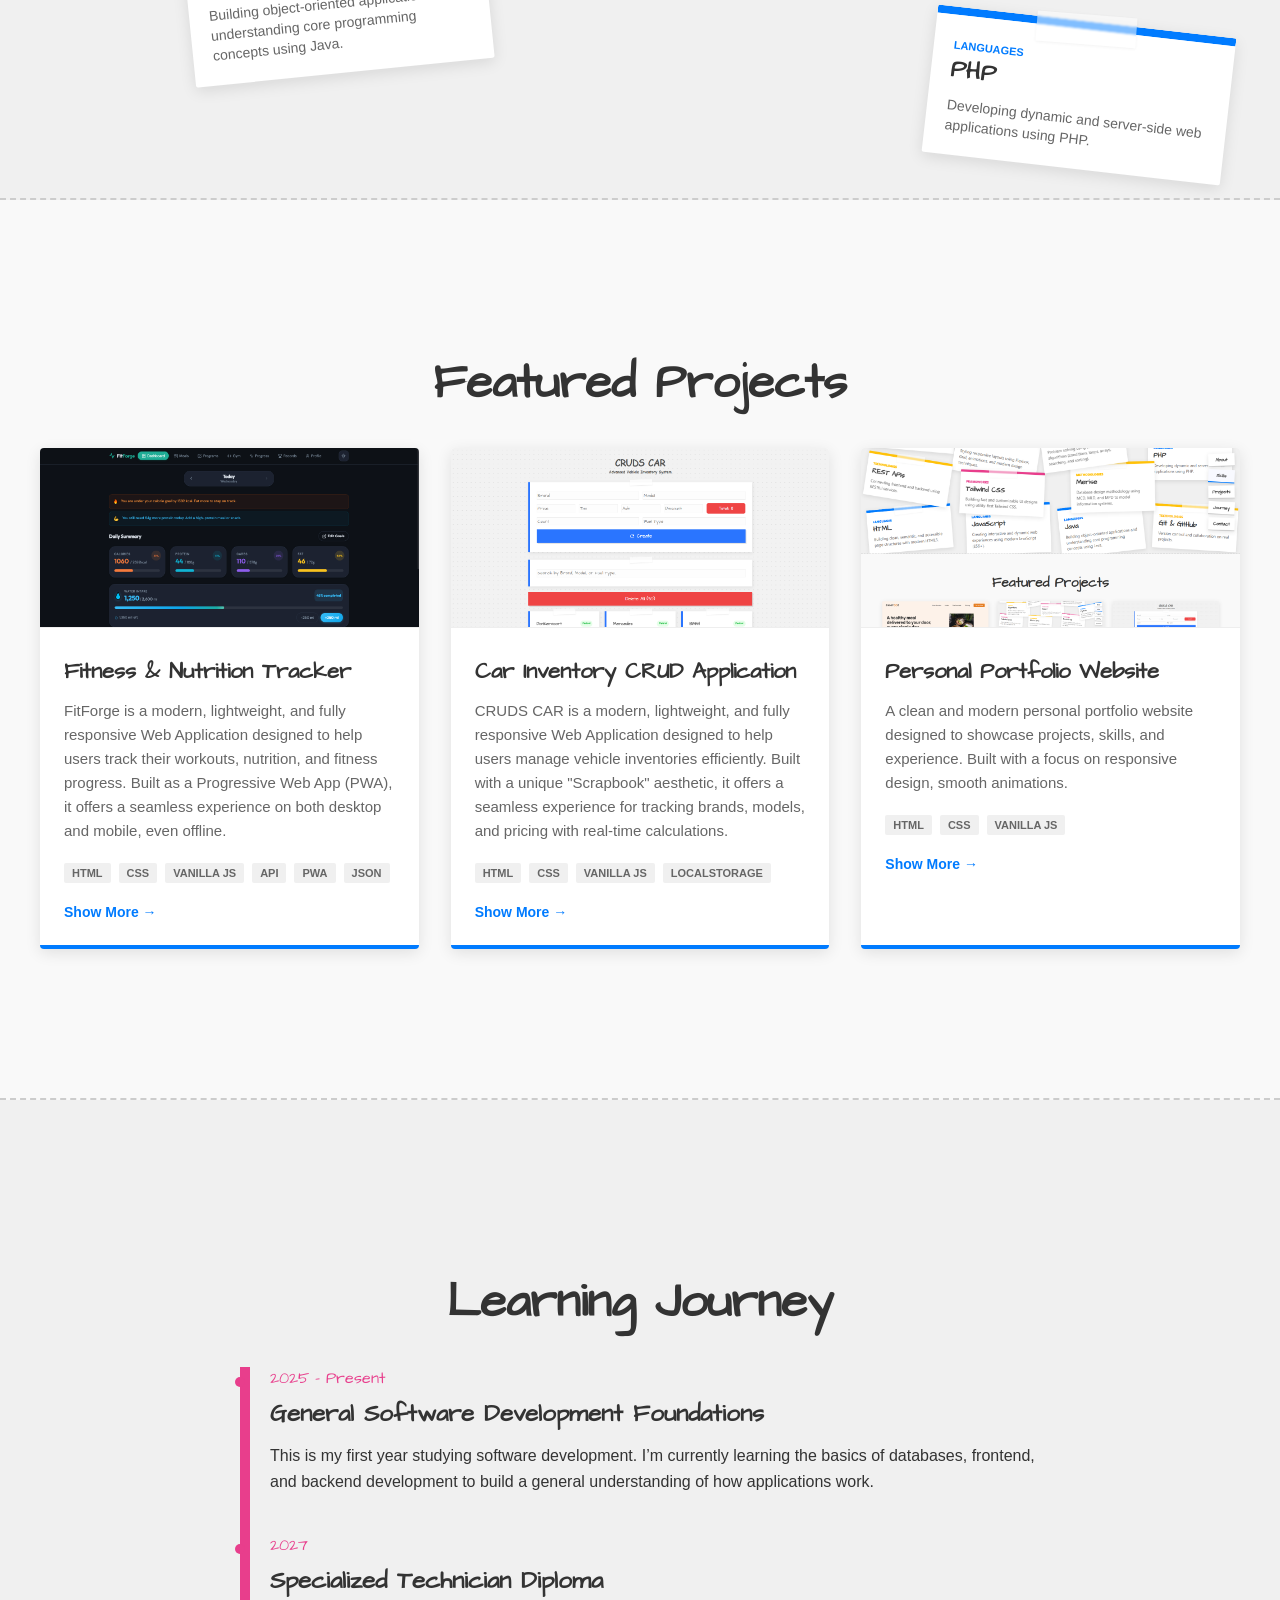
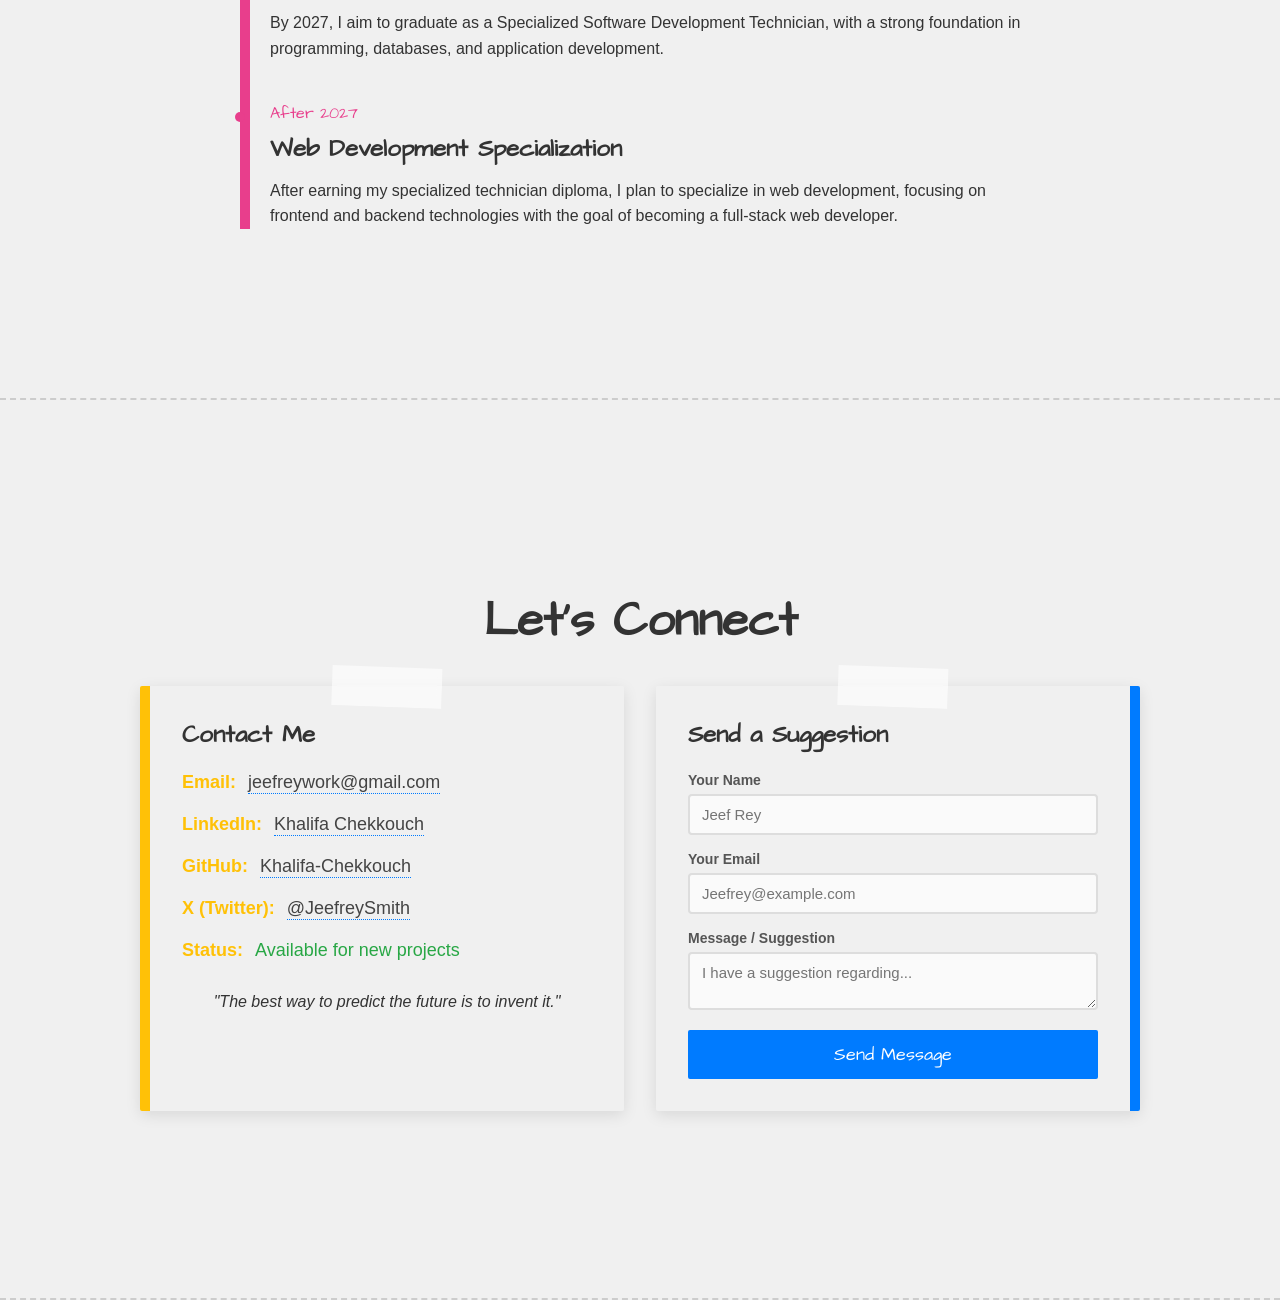
==== commit 80645f89: "Add files via upload" ====
--- a/index.html
+++ b/index.html
@@ -153,7 +153,7 @@
       <div class="projects-grid">
         <div class="project-card">
           <div>
-            <img class="project-image" src="Project_Gym.png" alt="" srcset=""/>
+            <img class="project-image" src="img/Project_Gym.png" alt="" srcset=""/>
           </div>
           <div class="project-content">
             <h3 class="big_title">Fitness & Nutrition Tracker</h3>
@@ -173,7 +173,7 @@
         </div>
         <div class="project-card">
           <div>
-            <img class="project-image" src="crud.png" alt="" srcset=""/>
+            <img class="project-image" src="img/crud.png" alt="" srcset=""/>
           </div>
           <div class="project-content">
             <h3 class="big_title">Car Inventory CRUD Application</h3>
@@ -191,7 +191,7 @@
         </div>
         <div class="project-card">
           <div>
-            <img class="project-image" src="Portfolio.png" alt="" srcset=""/>
+            <img class="project-image" src="img/Portfolio.png" alt="" srcset=""/>
           </div>
           <div class="project-content">
             <h3 class="big_title">Personal Portfolio Website</h3>
